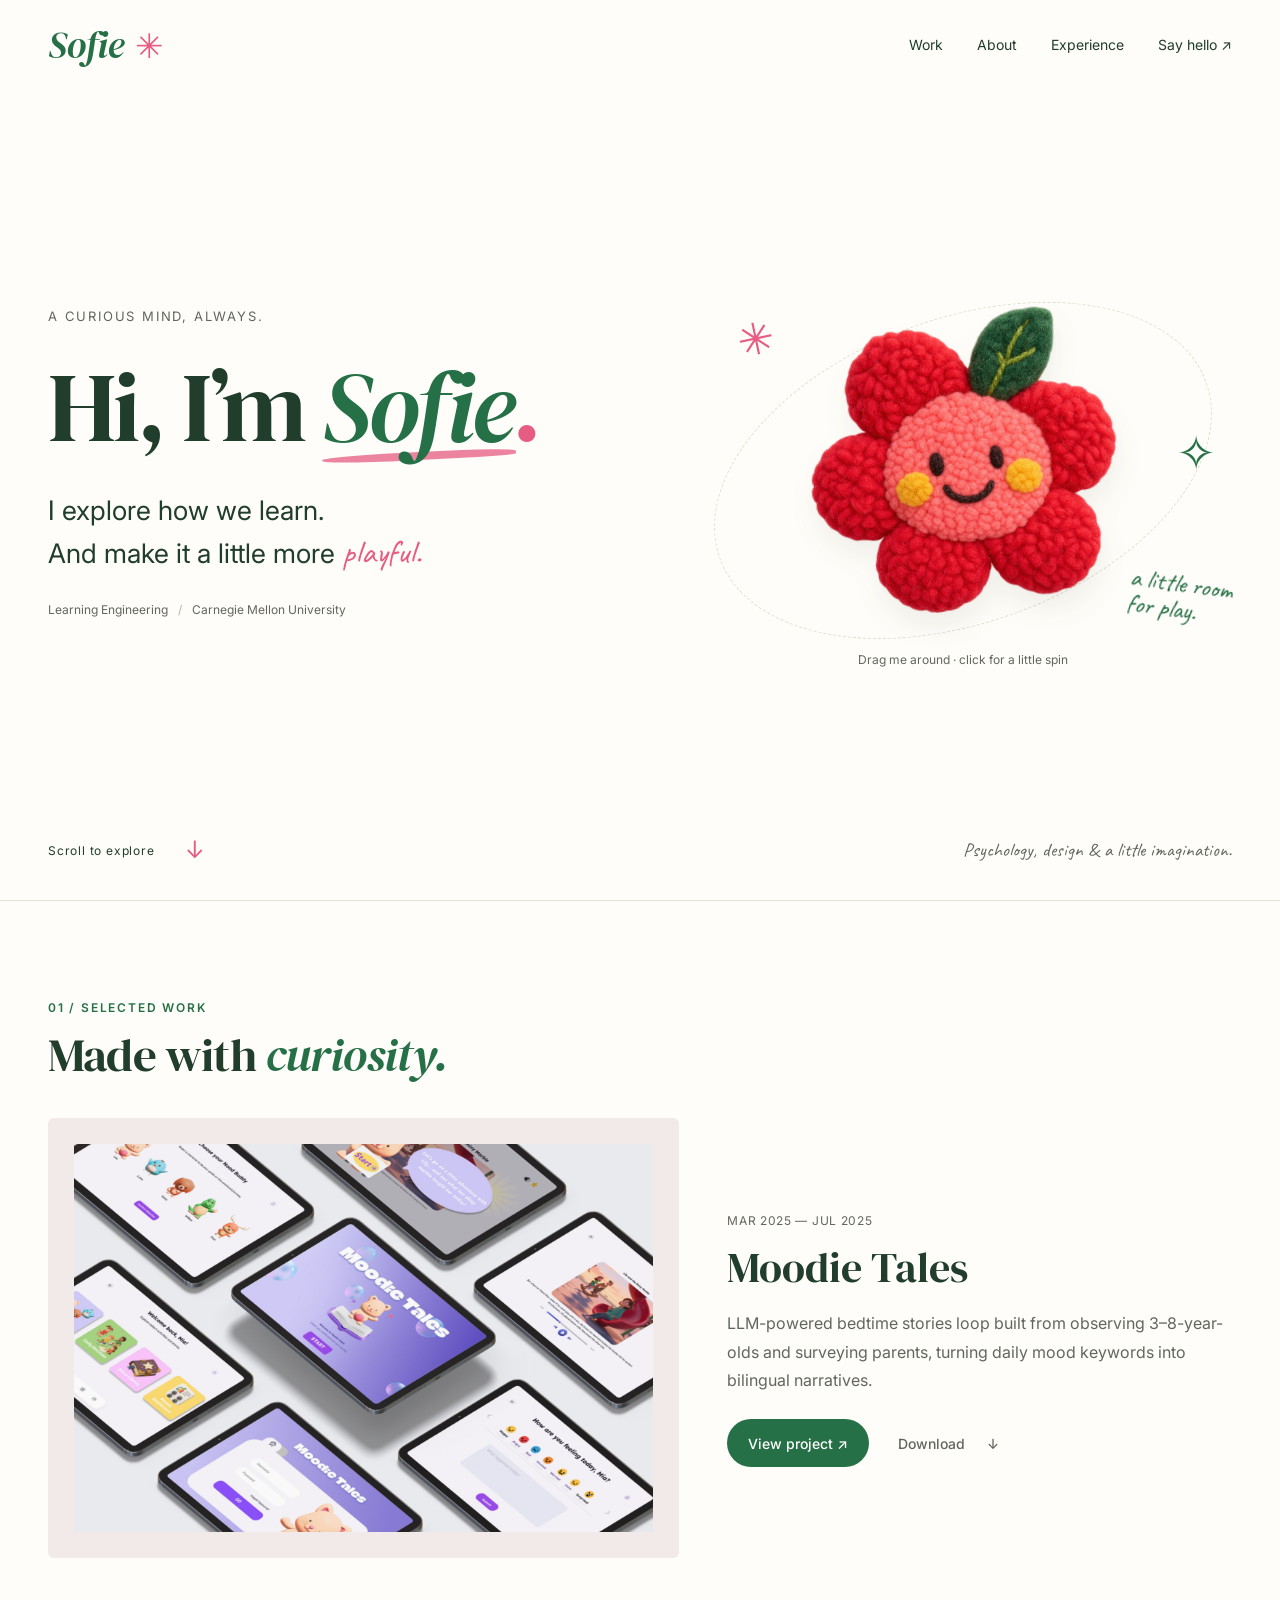
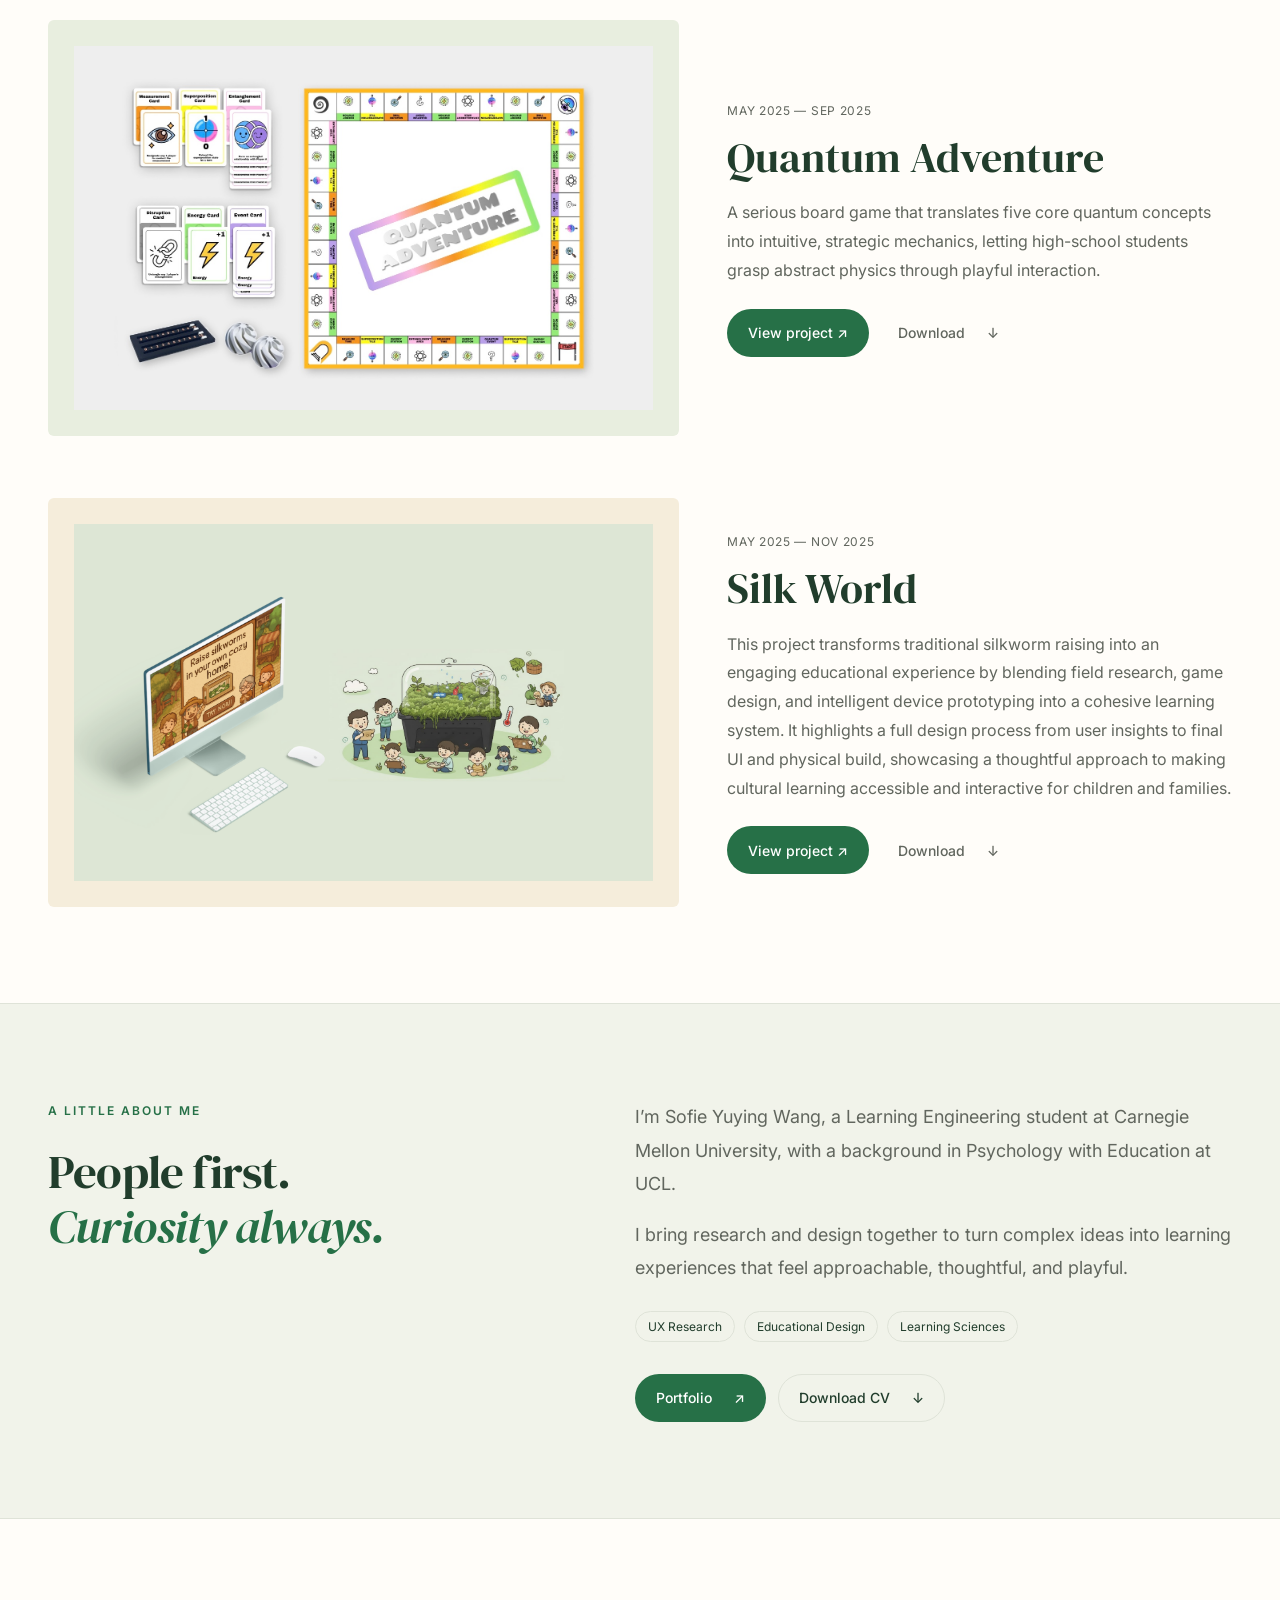
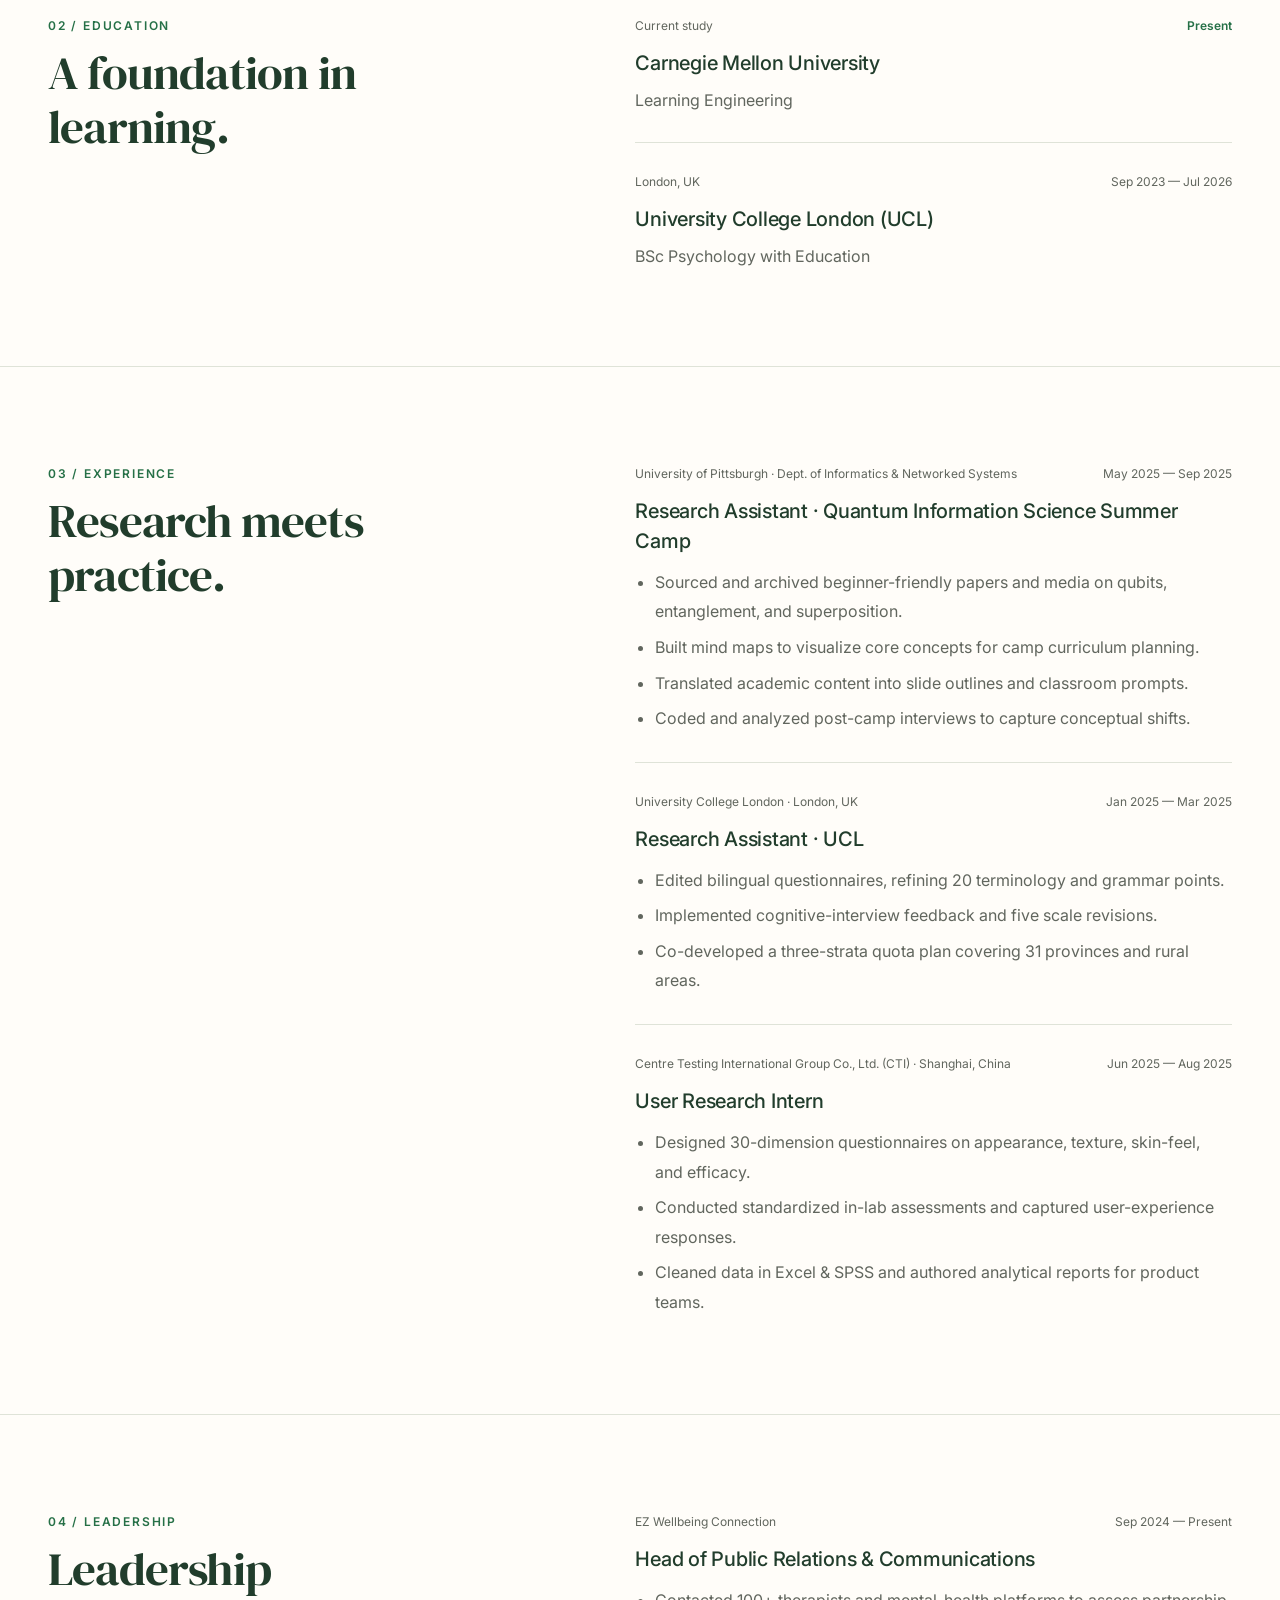
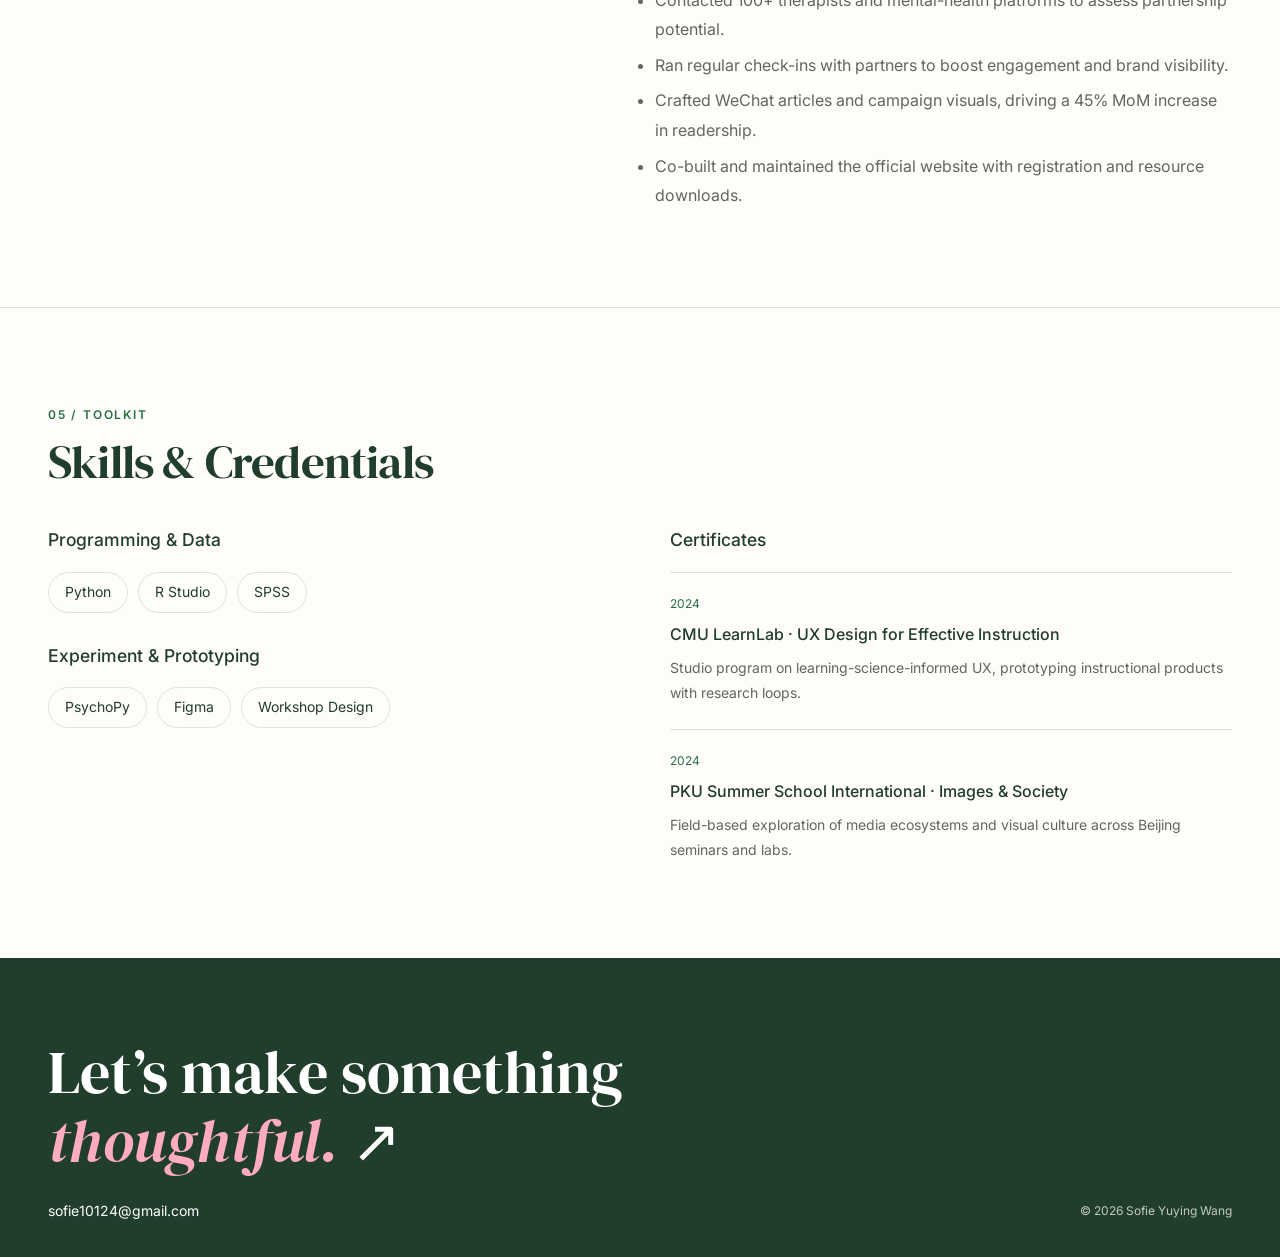
==== index.html @ 6148ec18 "Create a playful, minimal home for Sofie" ====
<!DOCTYPE html>
<html lang="en">
<head>
    <meta charset="UTF-8">
    <meta name="viewport" content="width=device-width, initial-scale=1.0">
    <title>Sofie Yuying Wang · Learning Engineering at CMU</title>
    <meta name="description" content="Sofie Yuying Wang — Learning Engineering student at Carnegie Mellon University, exploring psychology, design, and meaningful learning experiences.">
    <link rel="preconnect" href="https://fonts.googleapis.com">
    <link rel="preconnect" href="https://fonts.gstatic.com" crossorigin>
    <link href="https://fonts.googleapis.com/css2?family=Inter:wght@400;500;600&family=DM+Serif+Display:ital@0;1&family=Caveat:wght@500;600&display=swap" rel="stylesheet">
    <link rel="stylesheet" href="styles.css?v=20261024">
</head>
<body>
    <a class="skip-link" href="#work">Skip to projects</a>
    <div class="page">
        <nav class="site-nav" role="navigation" aria-label="Primary">
            <div class="container">
                <a class="brand" href="#home" aria-label="Sofie Wang home">Sofie<span class="brand-spark" aria-hidden="true">✳</span></a>
                <button class="menu-toggle" aria-expanded="false" aria-controls="navigation">Menu <span aria-hidden="true">+</span></button>
                <div class="nav-links" id="navigation">
                    <a class="nav-link" href="#work">Work</a>
                    <a class="nav-link" href="#about">About</a>
                    <a class="nav-link" href="#experience">Experience</a>
                    <a class="nav-link" href="#contact">Say hello <span aria-hidden="true">↗</span></a>
                </div>
        </div>
    </nav>

        <header id="home" class="hero">
            <div class="container hero-grid">
                <div class="hero-intro">
                    <p class="eyebrow">A curious mind, always.</p>
                    <h1 class="hero-title">Hi, I’m <span class="hero-name">Sofie<span class="name-underline" aria-hidden="true"></span></span><span class="title-period">.</span></h1>
                    <p class="hero-body">I explore how we learn.<br>And make it a little more <em>playful.</em></p>
                    <p class="hero-school">Learning Engineering <span aria-hidden="true">/</span> Carnegie Mellon University</p>
                </div>
                <div class="playground" aria-label="Interactive felt flower">
                    <span class="play-spark spark-one" aria-hidden="true">✳</span>
                    <span class="play-spark spark-two" aria-hidden="true">✧</span>
                    <span class="play-orbit" aria-hidden="true"></span>
                    <button type="button" class="felt-friend" aria-label="Play with the felt flower: drag, click, or use arrow keys" aria-describedby="play-hint"><img src="felt-friend.png" alt="A cheerful pink handmade felt flower with a little green leaf" width="440" height="440" fetchpriority="high" draggable="false"></button>
                    <span class="handwritten play-note" aria-hidden="true">a little room<br>for play.</span>
                    <p class="play-hint" id="play-hint">Drag me around · click for a little spin</p>
                    <button class="reset-play" type="button" aria-label="Return the flower to its starting position">Reset ↺</button>
                </div>
            </div>
            <div class="container hero-bottom"><a class="scroll-cue" href="#work">Scroll to explore <span aria-hidden="true">↓</span></a><span class="hero-signoff">Psychology, design & a little imagination.</span></div>
        </header>

        <main>
            <section id="work" class="section">
    <div class="container">
                    <div class="section-header">
                        <div>
                            <p class="eyebrow">01 / Selected work</p>
                            <h2 class="section-title">Made with <em>curiosity.</em></h2>
                </div>
                    </div>
                    <div class="featured-grid" id="portfolioGrid"></div>
            </div>
        </section>

            <section id="about" class="section about-section">
                <div class="container about-grid">
                    <div><p class="eyebrow">A little about me</p><h2 class="section-title">People first.<br><em>Curiosity always.</em></h2></div>
                    <div class="about-copy"><p>I’m Sofie Yuying Wang, a Learning Engineering student at Carnegie Mellon University, with a background in Psychology with Education at UCL.</p><p>I bring research and design together to turn complex ideas into learning experiences that feel approachable, thoughtful, and playful.</p><div class="hero-chips"><span class="hero-chip">UX Research</span><span class="hero-chip">Educational Design</span><span class="hero-chip">Learning Sciences</span></div><div class="hero-cta"><a href="portfolio-yuying-wang.pdf" class="btn btn-primary" download>Portfolio <span aria-hidden="true">↗</span></a><a href="cv-yuying-wang.pdf" class="btn btn-ghost" download>Download CV <span aria-hidden="true">↓</span></a></div></div>
                </div>
            </section>

            <section id="education" class="section">
                <div class="container">
                    <div class="section-header">
                        <div>
                            <p class="eyebrow">02 / Education</p>
                            <h2 class="section-title">A foundation in learning.</h2>
                        </div>
                    </div>
                    <div class="timeline">
                        <article class="timeline-card current-education">
                            <div class="timeline-meta"><span>Current study</span><span class="current-label">Present</span></div>
                            <h3 class="timeline-title">Carnegie Mellon University</h3>
                            <p class="timeline-text">Learning Engineering</p>
                        </article>
                        <article class="timeline-card">
                            <div class="timeline-meta">
                                <span>London, UK</span>
                                <span>Sep 2023 — Jul 2026</span>
                            </div>
                            <h3 class="timeline-title">University College London (UCL)</h3>
                            <p class="timeline-text">BSc Psychology with Education</p>
                        </article>
                    </div>
            </div>
        </section>

        <section id="experience" class="section">
                <div class="container">
                    <div class="section-header">
                        <div>
                            <p class="eyebrow">03 / Experience</p>
                            <h2 class="section-title">Research meets practice.</h2>
                        </div>
                    </div>
                    <div class="timeline">
                        <article class="timeline-card">
                            <div class="timeline-meta">
                                <span>University of Pittsburgh · Dept. of Informatics & Networked Systems</span>
                                <span>May 2025 — Sep 2025</span>
                            </div>
                            <h3 class="timeline-title">Research Assistant · Quantum Information Science Summer Camp</h3>
                            <ul class="timeline-list">
                                <li>Sourced and archived beginner-friendly papers and media on qubits, entanglement, and superposition.</li>
                                <li>Built mind maps to visualize core concepts for camp curriculum planning.</li>
                                <li>Translated academic content into slide outlines and classroom prompts.</li>
                                <li>Coded and analyzed post-camp interviews to capture conceptual shifts.</li>
                            </ul>
                        </article>
                        <article class="timeline-card">
                            <div class="timeline-meta">
                                <span>University College London · London, UK</span>
                                <span>Jan 2025 — Mar 2025</span>
                            </div>
                            <h3 class="timeline-title">Research Assistant · UCL</h3>
                            <ul class="timeline-list">
                                <li>Edited bilingual questionnaires, refining 20 terminology and grammar points.</li>
                                <li>Implemented cognitive-interview feedback and five scale revisions.</li>
                                <li>Co-developed a three-strata quota plan covering 31 provinces and rural areas.</li>
                </ul>
                        </article>
                        <article class="timeline-card">
                            <div class="timeline-meta">
                                <span>Centre Testing International Group Co., Ltd. (CTI) · Shanghai, China</span>
                                <span>Jun 2025 — Aug 2025</span>
            </div>
                            <h3 class="timeline-title">User Research Intern</h3>
                            <ul class="timeline-list">
                                <li>Designed 30-dimension questionnaires on appearance, texture, skin-feel, and efficacy.</li>
                                <li>Conducted standardized in-lab assessments and captured user-experience responses.</li>
                                <li>Cleaned data in Excel & SPSS and authored analytical reports for product teams.</li>
                </ul>
                        </article>
                        
                    </div>
            </div>
        </section>

            <section id="leadership" class="section">
                <div class="container">
                    <div class="section-header">
                        <div>
                            <p class="eyebrow">04 / Leadership</p>
                            <h2 class="section-title">Leadership</h2>
                        </div>
                    </div>
                    <div class="timeline">
                        <article class="timeline-card">
                            <div class="timeline-meta">
                                <span>EZ Wellbeing Connection</span>
                                <span>Sep 2024 — Present</span>
                            </div>
                            <h3 class="timeline-title">Head of Public Relations & Communications</h3>
                            <ul class="timeline-list">
                                <li>Contacted 100+ therapists and mental-health platforms to assess partnership potential.</li>
                                <li>Ran regular check-ins with partners to boost engagement and brand visibility.</li>
                                <li>Crafted WeChat articles and campaign visuals, driving a 45% MoM increase in readership.</li>
                                <li>Co-built and maintained the official website with registration and resource downloads.</li>
                            </ul>
                        </article>
                    </div>
            </div>
        </section>

        <section id="skills" class="section">
                <div class="container">
                    <div class="section-header">
                        <div>
                            <p class="eyebrow">05 / Toolkit</p>
                            <h2 class="section-title">Skills & Credentials</h2>
                        </div>
                    </div>
                    <div class="skill-layout">
                        <div class="skill-cards">
                            <article class="skill-card">
                                <h3>Programming & Data</h3>
                                <div class="skill-pills">
                                    <span class="skill-pill">Python</span>
                                    <span class="skill-pill">R Studio</span>
                                    <span class="skill-pill">SPSS</span>
                                </div>
                            </article>
                            <article class="skill-card">
                                <h3>Experiment & Prototyping</h3>
                                <div class="skill-pills">
                                    <span class="skill-pill">PsychoPy</span>
                                    <span class="skill-pill">Figma</span>
                                    <span class="skill-pill">Workshop Design</span>
                                </div>
                            </article>
                        </div>
                        <article class="cert-highlight">
                            <h3>Certificates</h3>
                            <div class="cert-grid">
                                <div class="cert-card">
                                    <span class="cert-label">2024</span>
                                    <strong>CMU LearnLab · UX Design for Effective Instruction</strong>
                                    <p>Studio program on learning-science-informed UX, prototyping instructional products with research loops.</p>
                                </div>
                                <div class="cert-card">
                                    <span class="cert-label">2024</span>
                                    <strong>PKU Summer School International · Images & Society</strong>
                                    <p>Field-based exploration of media ecosystems and visual culture across Beijing seminars and labs.</p>
                                </div>
                            </div>
                        </article>
                    </div>
            </div>
        </section>

        </main>

    <footer class="footer" id="contact">
        <div class="container">
                <a class="footer-email" href="mailto:sofie10124@gmail.com">Let’s make something<br><em>thoughtful.</em> <span aria-hidden="true">↗</span><span class="contact-address">sofie10124@gmail.com</span></a><p>© <span id="year"></span> Sofie Yuying Wang</p>
        </div>
    </footer>
    </div>

    <script>
        // Year stamp
        document.getElementById('year').textContent = new Date().getFullYear();

        const navLinks = document.querySelectorAll('.nav-link');
        const menu = document.querySelector('.menu-toggle');
        const navigation = document.querySelector('.nav-links');
        function closeMenu() { menu.setAttribute('aria-expanded', 'false'); navigation.classList.remove('is-open'); }
        menu.addEventListener('click', () => {
            const open = menu.getAttribute('aria-expanded') !== 'true';
            menu.setAttribute('aria-expanded', String(open)); navigation.classList.toggle('is-open', open);
        });
        navLinks.forEach(link => link.addEventListener('click', closeMenu));
        document.addEventListener('keydown', event => { if (event.key === 'Escape') { closeMenu(); } });
        function setActiveLink() {
            const sections = [...document.querySelectorAll('header[id], main section[id], footer[id]')];
            const current = sections.filter(section => section.getBoundingClientRect().top <= 150).pop() || sections[0];
            navLinks.forEach(link => {
                const active = link.hash === '#' + current.id;
                link.classList.toggle('active', active);
                if (active) link.setAttribute('aria-current', 'location'); else link.removeAttribute('aria-current');
            });
        }
        window.addEventListener('scroll', setActiveLink, { passive: true });
        const previewOverlay = document.createElement('dialog');
        previewOverlay.className = 'portfolio-overlay';
        previewOverlay.setAttribute('aria-labelledby', 'preview-title');
        previewOverlay.innerHTML = `<div class="overlay-header"><h2 id="preview-title"></h2><button class="overlay-close" aria-label="Close preview">×</button></div><p class="preview-help">If the preview does not appear, <a class="pdf-direct" target="_blank" rel="noopener">open the PDF in a new tab</a>.</p><iframe title="Project PDF preview"></iframe>`;
        document.body.appendChild(previewOverlay);
        function assetUrl(path) { return new URL(path, document.baseURI).href; }
        function openOverlay(title, pdf) {
            previewOverlay.querySelector('h2').textContent = title;
            previewOverlay.querySelector('iframe').src = assetUrl(pdf);
            previewOverlay.querySelector('.pdf-direct').href = assetUrl(pdf);
            previewOverlay.showModal(); document.body.classList.add('modal-open');
        }
        previewOverlay.querySelector('button').addEventListener('click', () => previewOverlay.close());
        previewOverlay.addEventListener('close', () => { document.body.classList.remove('modal-open'); previewOverlay.querySelector('iframe').removeAttribute('src'); });
        previewOverlay.addEventListener('click', event => { if (event.target === previewOverlay) { const r = previewOverlay.getBoundingClientRect(); if (event.clientX < r.left || event.clientX > r.right || event.clientY < r.top || event.clientY > r.bottom) previewOverlay.close(); } });

        // Featured work cards sourced from /portfolios assets
        function loadPortfolios() {
            function abs(path) {
                try { return new URL(path, document.baseURI).href; } catch (_) { return path; }
            }
            const projects = [
                {
                    id: 'moodie-tales',
                    title: 'Moodie Tales',
                    description: 'LLM-powered bedtime stories loop built from observing 3–8-year-olds and surveying parents, turning daily mood keywords into bilingual narratives.',
                    pdf: 'portfolios/moodie-tales.pdf',
                    image: 'portfolios/moodie-tales.png',
                    timeframe: 'Mar 2025 — Jul 2025'
                },
                {
                    id: 'quantum-adventure',
                    title: 'Quantum Adventure',
                    description: 'A serious board game that translates five core quantum concepts into intuitive, strategic mechanics, letting high-school students grasp abstract physics through playful interaction.',
                    pdf: 'portfolios/quantum-adventure.pdf',
                    image: 'portfolios/quantum-adventure.png',
                    timeframe: 'May 2025 — Sep 2025'
                },
                {
                    id: 'silk-world',
                    title: 'Silk World',
                    description: 'This project transforms traditional silkworm raising into an engaging educational experience by blending field research, game design, and intelligent device prototyping into a cohesive learning system. It highlights a full design process from user insights to final UI and physical build, showcasing a thoughtful approach to making cultural learning accessible and interactive for children and families.',
                    pdf: 'portfolios/silk-world.pdf',
                    image: 'portfolios/silk-world.png',
                    timeframe: 'MAY 2025 — NOV 2025'
                }
            ];

                const grid = document.getElementById('portfolioGrid');
            function downloadPdf(url, name) {
                const a = document.createElement('a');
                a.href = assetUrl(url);
                a.download = name || '';
                a.target = '_blank';
                a.rel = 'noopener,noreferrer';
                document.body.appendChild(a);
                a.click();
                a.remove();
            }

            projects.forEach(project => {
                const block = document.createElement('div');
                block.className = 'portfolio-block';

                const row = document.createElement('article');
                row.className = 'portfolio-row';

                const media = document.createElement('div');
                media.className = 'portfolio-media';
                    const img = document.createElement('img');
                img.alt = `${project.title} preview`;
                img.src = abs(project.image);
                img.decoding = 'async';
                    img.loading = 'lazy';

                media.appendChild(img);

                const content = document.createElement('div');
                content.className = 'portfolio-content';

                if (project.timeframe) {
                    const meta = document.createElement('div');
                    meta.className = 'portfolio-meta';
                    meta.textContent = project.timeframe;
                    content.appendChild(meta);
                }

                    const title = document.createElement('h3');
                    title.className = 'portfolio-title';
                title.textContent = project.title;

                    const desc = document.createElement('div');
                    desc.className = 'portfolio-desc';
                desc.textContent = project.description;

                    const actions = document.createElement('div');
                    actions.className = 'portfolio-actions';
                    const download = document.createElement('a');
                download.href = assetUrl(project.pdf);
                download.download = '';
                download.className = 'btn btn-primary';
                download.innerHTML = 'Download <span aria-hidden="true">↓</span>';
                download.addEventListener('click', (e) => {
                    e.preventDefault();
                    e.stopPropagation();
                    const url = assetUrl(project.pdf);
                    const name = `${project.id}.pdf`;
                    downloadPdf(url, name);
                });
                const preview = document.createElement('button');
                preview.type = 'button'; preview.className = 'btn btn-primary'; preview.textContent = 'View project ↗';
                preview.setAttribute('aria-label', 'View ' + project.title);
                preview.addEventListener('click', () => openOverlay(project.title, project.pdf));
                actions.appendChild(preview);
                download.className = 'btn btn-text';
                actions.appendChild(download);


                content.appendChild(title);
                content.appendChild(desc);
                content.appendChild(actions);

                row.appendChild(media);
                row.appendChild(content);
                block.appendChild(row);



                grid.appendChild(block);

            });
        }

        function fixPdfLinks() {
            const links = Array.from(document.querySelectorAll('a[href$=".pdf"]'));
            links.forEach(a => {
                const href = a.getAttribute('href');
                if (href) a.href = assetUrl(href);
            });
        }

        document.addEventListener('DOMContentLoaded', () => {
            setActiveLink();
            fixPdfLinks();
            loadPortfolios();
        });
    </script>
    <script src="interactions.js?v=20261024" defer></script>
</body>
</html>
---- styles.css ----
:root{--paper:#faf9fc;--ink:#232130;--muted:#635e70;--purple:#63418c;--line:#ded9e6;--serif:'DM Serif Display',Georgia,serif;--sans:'Inter',Arial,sans-serif}*{box-sizing:border-box}html{scroll-behavior:smooth;scroll-padding-top:110px}body{margin:0;background:var(--paper);color:var(--ink);font:400 1rem/1.75 var(--sans);-webkit-font-smoothing:antialiased}a{color:inherit;text-decoration:none}button{font:inherit;cursor:pointer}a,button{-webkit-tap-highlight-color:transparent}a:focus-visible,button:focus-visible{outline:3px solid #9c6fcb;outline-offset:5px}::selection{background:#dfcef3}h1,h2,h3,p{margin:0}h1,h2,h3{font-weight:400}img{max-width:100%;display:block}.container{width:min(1200px,calc(100% - 96px));margin:auto}.site-nav{position:sticky;top:0;background:rgba(250,249,252,.96);backdrop-filter:blur(16px);z-index:10;border-bottom:1px solid var(--line)}.site-nav .container{display:flex;align-items:center;justify-content:space-between;gap:28px;min-height:88px}.brand{font-size:14px;white-space:nowrap;letter-spacing:-.3px}.brand-highlight{font:1.8rem var(--serif);margin-right:8px}.nav-links{display:flex;gap:24px}.nav-link{font-size:14px;color:var(--muted);padding:8px 0;position:relative}.nav-link.active,.nav-link:hover{color:var(--purple)}.nav-link.active:after{content:'';position:absolute;bottom:0;left:0;right:0;height:2px;background:var(--purple)}.menu-toggle{display:none}.hero{padding:100px 0 90px;border-bottom:1px solid var(--line)}.hero-grid{display:grid;grid-template-columns:minmax(0,1.7fr) minmax(280px,.85fr);gap:70px;align-items:center}.eyebrow{text-transform:uppercase;letter-spacing:2px;font-size:12px;font-weight:600;color:var(--purple);margin-bottom:24px}.hero-title{font:400 clamp(3.3rem,5.6vw,5.6rem)/1.06 var(--serif);letter-spacing:-2px}.hero-highlight{font-style:italic;color:var(--purple)}.hero-body{max-width:560px;color:var(--muted);margin-top:28px;font-size:17px;line-height:1.85}.hero-chips{display:flex;gap:9px;flex-wrap:wrap;margin-top:26px}.hero-chip{font-size:12px;border:1px solid var(--line);padding:4px 12px;border-radius:100px}.hero-cta{display:flex;gap:12px;flex-wrap:wrap;margin-top:32px}.btn{display:inline-flex;align-items:center;justify-content:center;gap:22px;min-height:48px;padding:11px 20px;border:1px solid transparent;font:500 14px/1.5 var(--sans);border-radius:4px;transition:background .2s,color .2s}.btn-primary{background:var(--ink);color:white}.btn-primary:hover{background:var(--purple)}.btn-ghost{border-color:var(--line)}.btn-ghost:hover{border-color:var(--purple);color:var(--purple)}.btn-text{background:transparent;padding-inline:10px;color:var(--muted)}.btn-text:hover{color:var(--purple)}.hero-panel{background:#eeebf3;border:1px solid #e2dce9;border-radius:4px;padding:30px;transform:rotate(1.5deg);box-shadow:10px 14px 0 #f3f0f7}.panel-title{font:1.65rem/1.2 var(--serif);border-bottom:1px solid #d4cbdf;padding-bottom:26px;margin-bottom:22px}.panel-stats{display:grid;gap:22px}.stat-label{display:block;font-size:12px;text-transform:uppercase;letter-spacing:1.5px;color:var(--muted);margin-bottom:5px}.stat-value{font-size:14px;display:block;overflow-wrap:anywhere}.stat-value a{text-decoration:underline;text-underline-offset:4px}.section{padding:80px 0}.section+.section{border-top:1px solid var(--line)}.section-header{margin-bottom:36px}.section-header .eyebrow{margin-bottom:10px}.section-title{font:clamp(2.3rem,3.7vw,3.5rem)/1.15 var(--serif);letter-spacing:-.8px}.featured-grid{display:grid;gap:32px}.portfolio-row{display:grid;grid-template-columns:minmax(0,1.2fr) minmax(0,1fr);background:#fff;border:1px solid var(--line);border-radius:6px;overflow:hidden}.portfolio-media{display:flex;align-items:center;justify-content:center;background:#efedf3;min-width:0;padding:28px;min-height:320px}.portfolio-media img{width:100%;height:auto;max-height:390px;object-fit:contain;box-shadow:0 8px 24px #23213012;transition:transform .35s}.portfolio-row:hover img{transform:scale(1.025)}.portfolio-content{padding:38px;align-self:center;min-width:0}.portfolio-meta{font-size:12px;letter-spacing:1px;text-transform:uppercase;color:var(--muted);margin-bottom:12px}.portfolio-title{font:2.4rem/1.2 var(--serif);margin-bottom:16px}.portfolio-desc{color:var(--muted);font-size:16px;line-height:1.8}.portfolio-actions{display:flex;gap:12px;flex-wrap:wrap;margin-top:24px}#education,#leadership{background:#f0edf5}#education .container,#experience .container,#leadership .container{display:grid;grid-template-columns: .65fr 1.35fr;gap:70px}.timeline{min-width:0}.timeline-card{padding:28px 0;border-top:1px solid #cec7d9}.timeline-card:first-child{padding-top:0;border-top:0}.timeline-card:last-child{padding-bottom:0}.timeline-meta{display:flex;justify-content:space-between;gap:18px;font-size:12px;color:var(--muted);margin-bottom:12px}.timeline-meta span:last-child{flex-shrink:0}.timeline-title{font-size:1.25rem;font-weight:500;line-height:1.5;margin-bottom:8px;letter-spacing:-.25px}.timeline-text{color:var(--muted)}.timeline-list{padding-left:20px;color:var(--muted);margin:12px 0 0;line-height:1.85}.timeline-list li+li{margin-top:6px}.current-label{color:var(--purple);font-weight:600}.skill-layout{display:grid;grid-template-columns:1fr 1fr;gap:60px}.skill-cards{display:grid;gap:28px;align-content:start}.skill-card h3,.cert-highlight h3{font-weight:500;font-size:1.1rem;margin-bottom:16px}.skill-pills{display:flex;gap:10px;flex-wrap:wrap}.skill-pill{padding:7px 16px;border:1px solid var(--line);border-radius:3px;font-size:14px}.cert-grid{display:grid;gap:24px}.cert-card{padding-top:20px;border-top:1px solid var(--line)}.cert-label{font-size:12px;color:var(--purple);display:block;margin-bottom:6px}.cert-card strong{font-size:16px;font-weight:500}.cert-card p{color:var(--muted);margin-top:8px;font-size:14px}.footer{background:var(--ink);color:white;padding:45px 0}.footer .container{display:flex;align-items:center;justify-content:space-between;gap:24px}.footer-email{font:2rem var(--serif)}.footer p{font-size:12px;color:#cec8d8}.skip-link{position:fixed;top:-100px;left:20px;padding:12px 20px;background:white;z-index:50}.skip-link:focus{top:15px}.portfolio-overlay{border:1px solid var(--line);border-radius:10px;padding:0;width:min(1100px,94vw);max-width:94vw;height:88dvh;max-height:94dvh;color:var(--ink);background:var(--paper)}.portfolio-overlay::backdrop{background:#171222b3;backdrop-filter:blur(5px)}.portfolio-overlay[open]{display:flex;flex-direction:column}.overlay-header{display:flex;justify-content:space-between;gap:16px;align-items:center;padding:16px 24px}.overlay-header h2{font:1.5rem var(--serif)}.overlay-close{border:0;background:transparent;font-size:28px;min-width:44px;min-height:44px}.preview-help{padding:0 24px 16px;font-size:14px;color:var(--muted)}.preview-help a{text-decoration:underline}.portfolio-overlay iframe{border:0;flex:1;width:100%;min-height:0;background:white}.modal-open{overflow:hidden}@media(min-width:1500px){.hero{padding:115px 0}}@media(max-width:1100px){.nav-links{gap:16px}.brand{font-size:12px}.brand-highlight{font-size:1.5rem}.container{width:calc(100% - 64px)}.hero-grid{gap:36px}.hero-panel{padding:24px}.portfolio-content{padding:28px}.portfolio-media{padding:18px}#education .container,#experience .container,#leadership .container{gap:40px}.timeline-meta{flex-direction:column;gap:3px}}@media(max-width:850px){.site-nav .container{min-height:76px;flex-wrap:wrap;gap:0}.menu-toggle{display:flex;align-items:center;gap:20px;min-height:44px;background:none;border:0;padding:8px;font-size:14px}.nav-links{display:none;flex-basis:100%;padding:8px 0 20px;grid-template-columns:repeat(3,minmax(0,1fr));gap:8px 24px}.nav-links.is-open{display:grid}.nav-link{min-height:44px;display:flex;align-items:center}.hero{padding:60px 0}.hero-grid{grid-template-columns:1fr}.hero-intro{max-width:660px}.hero-title{font-size:clamp(3rem,8.4vw,4.6rem)}.hero-panel{transform:none;box-shadow:none;max-width:none;margin-top:10px}.panel-stats{grid-template-columns:1fr 1fr;gap:20px}.panel-title{padding-bottom:18px;margin-bottom:18px}.portfolio-row{grid-template-columns:1fr}.portfolio-media{min-height:0;padding:24px}.portfolio-media img{max-height:440px}.portfolio-content{padding:28px}.section{padding:60px 0}#education .container,#experience .container,#leadership .container{grid-template-columns:1fr;gap:0}.timeline-meta{flex-direction:row}.skill-layout{gap:32px}.hero-body{font-size:16px}}@media(max-width:520px){.container{width:calc(100% - 40px)}.brand{font-size:12px}.brand-highlight{font-size:1.45rem}.hero{padding:42px 0 48px}.eyebrow{font-size:12px;letter-spacing:1.3px}.hero-title{font-size:clamp(2.75rem,11vw,3.6rem);letter-spacing:-1px}.hero-body{margin-top:22px}.hero-cta{gap:10px}.btn{gap:14px;padding:11px 16px}.hero-panel{padding:24px}.panel-stats{grid-template-columns:1fr}.hero-chips{gap:7px}.hero-chip{padding:4px 10px}.section-title{font-size:2.25rem}.portfolio-content{padding:24px}.portfolio-media{padding:16px}.portfolio-title{font-size:2rem}.portfolio-desc{font-size:16px}.portfolio-actions{gap:6px}.timeline-meta{flex-direction:column;gap:4px}.timeline-meta span:last-child{flex-shrink:1}.skill-layout{grid-template-columns:1fr}.footer .container{align-items:flex-start;flex-direction:column}.overlay-header{padding:12px 16px}.preview-help{padding:0 16px 12px}.section{padding:48px 0}}@media(prefers-reduced-motion:reduce){html{scroll-behavior:auto}*,*:before,*:after{transition:none!important;animation:none!important}}
/* Sofie's handmade studio — October 2026 */
:root{--paper:#fffdf9;--ink:#213d2c;--muted:#61665e;--purple:#267047;--line:#dfe3d8;--pink:#e65c83;--sans:'Inter',Arial,sans-serif}
body{background:var(--paper)}.site-nav{background:rgba(255,253,249,.94);border-bottom:0}.site-nav .container{min-height:90px}.brand{font:italic 2.4rem/1 var(--serif);letter-spacing:-1.2px;color:var(--purple);display:flex;align-items:center;gap:12px}.brand-spark{font:2.1rem var(--sans);color:var(--pink);transition:transform .5s}.brand:hover .brand-spark{transform:rotate(90deg)}.nav-links{gap:34px}.nav-link{color:var(--ink);font-size:14px}.nav-link.active:after{background:var(--pink)}.hero{min-height:calc(100svh - 90px);padding:44px 0 28px;display:flex;flex-direction:column;justify-content:space-between;border-bottom:0;position:relative}.hero-grid{flex:1;grid-template-columns:1.15fr 1fr;gap:28px;align-items:center}.hero .eyebrow{font-size:13px;letter-spacing:1.8px;font-weight:400;color:var(--muted);margin-bottom:24px}.hero-title{font-size:clamp(4rem,7.7vw,7.4rem);line-height:1.12;letter-spacing:-3.5px;white-space:nowrap}.hero-name{color:var(--purple);position:relative;display:inline-block;font-style:italic}.name-underline{position:absolute;left:0;right:-4px;bottom:2px;height:8px;background:var(--pink);opacity:.75;border-radius:40% 45% 20% 50%;transform:rotate(-3deg);z-index:-1}.title-period{color:var(--pink)}.hero-body{font-size:clamp(1.3rem,2.1vw,1.8rem);color:var(--ink);line-height:1.5;margin-top:28px;font-weight:400}.hero-body em{font:1.25em 'Caveat',cursive;color:var(--pink)}.hero-school{font-size:12px;line-height:1.8;color:var(--muted);margin-top:26px;max-width:430px}.hero-school span{margin:0 7px;color:#b5b5a5}.hero-bottom{display:flex;align-items:center;justify-content:space-between;gap:24px;padding-top:36px}.scroll-cue{font-size:12px;letter-spacing:.8px;display:inline-flex;align-items:center;gap:30px;min-height:44px}.scroll-cue span{font-size:24px;color:var(--pink);transition:transform .2s}.scroll-cue:hover span{transform:translateY(5px)}.hero-signoff{font:1.2rem 'Caveat',cursive;color:var(--muted)}.playground{height:430px;position:relative;isolation:isolate;--tilt-x:0deg;--tilt-y:0deg}.felt-friend{position:absolute;left:50%;top:50%;width:min(320px,75%);padding:0;border:0;background:transparent;transform:translate(calc(-50% + var(--drag-x,0px)),calc(-50% + var(--drag-y,0px))) rotate(var(--turn,-9deg)) rotateX(var(--tilt-x)) rotateY(var(--tilt-y));touch-action:none;cursor:grab;user-select:none;transition:filter .2s;filter:drop-shadow(0 16px 12px #3a3d1b12);will-change:transform}.felt-friend img{width:100%;height:auto;pointer-events:none}.felt-friend:active{cursor:grabbing}.felt-friend:hover{filter:drop-shadow(0 18px 18px #3a3d1b20)}.felt-friend.is-spinning{animation:happy-spin .7s cubic-bezier(.22,1,.36,1)}@keyframes happy-spin{0%{rotate:0deg}100%{rotate:360deg}}.play-spark{position:absolute;pointer-events:none;transition:transform .2s;color:var(--pink)}.spark-one{left:8%;top:12%;font-size:44px;transform:rotate(-12deg)}.spark-two{right:3%;top:38%;font-size:48px;color:var(--purple)}.play-orbit{position:absolute;inset:70px 10px 55px;border:1px dashed #dce0cd;border-radius:50%;transform:rotate(-20deg);pointer-events:none;z-index:-1}.handwritten{font-family:'Caveat',cursive}.play-note{position:absolute;right:0;bottom:55px;transform:rotate(8deg);font-size:26px;line-height:1;color:var(--purple);pointer-events:none}.play-hint{position:absolute;bottom:8px;left:0;right:0;text-align:center;font-size:12px;color:var(--muted)}.reset-play{position:absolute;top:5px;right:0;background:transparent;border:0;border-bottom:1px solid transparent;color:var(--muted);font-size:12px;min-height:44px;opacity:0;transition:opacity .2s}.playground:hover .reset-play,.playground:focus-within .reset-play{opacity:1}.play-burst{position:absolute;left:50%;top:50%;font-size:24px;color:var(--pink);pointer-events:none;animation:burst-away .7s ease-out forwards}@keyframes burst-away{to{transform:translate(var(--burst-x),var(--burst-y)) rotate(80deg);opacity:0}}.section{padding:96px 0}.section-title em{font-style:italic;color:var(--purple)}.section-header .eyebrow{font-size:12px;letter-spacing:1.8px}#work{border-top:1px solid var(--line)}.featured-grid{gap:62px}.portfolio-row{background:transparent;border:0;border-radius:0;grid-template-columns:minmax(0,1.25fr) minmax(0,1fr);gap:48px}.portfolio-media{border-radius:6px;background:#f1eae8;padding:26px;min-height:330px}.portfolio-block:nth-child(2) .portfolio-media{background:#e8eedf}.portfolio-block:nth-child(3) .portfolio-media{background:#f5eddb}.portfolio-content{padding:15px 0}.portfolio-title{font-size:2.6rem;color:var(--ink)}.portfolio-meta{letter-spacing:.7px}.portfolio-desc{font-size:16px}.portfolio-media img{box-shadow:none;max-height:420px}.btn-primary{background:var(--purple);border-radius:100px}.btn-primary:hover{background:#1c5536}.btn-ghost{border-radius:100px}.btn-text{padding:10px 16px}.about-section{background:#f1f3ea}.about-grid{display:grid;grid-template-columns:1fr 1.2fr;gap:90px}.about-copy p{font-size:18px;line-height:1.85;color:var(--muted)}.about-copy p+p{margin-top:18px}#education,#leadership{background:var(--paper)}#education .container,#experience .container,#leadership .container{gap:90px;grid-template-columns:1fr 1.2fr}.timeline-card{border-color:var(--line)}.timeline-title{color:var(--ink)}.skill-pill{border-radius:100px}.footer{background:var(--ink);padding:80px 0 36px}.footer .container{align-items:flex-end}.footer-email{font:clamp(2.2rem,4.7vw,4.6rem)/1.15 var(--serif)}.footer-email em{font-style:italic;color:#ffabc0}.contact-address{display:block;font:14px/1.5 var(--sans);margin-top:24px}.footer p{white-space:nowrap;color:#c3cbbb}.reading-progress{height:2px;position:fixed;top:0;left:0;background:var(--pink);width:100%;transform:scaleX(0);transform-origin:left;z-index:20}.portfolio-overlay{background:var(--paper)}.overlay-header h2{color:var(--ink)}.cursor-halo{display:none}.skip-link{color:var(--ink)}
@media(hover:hover) and (pointer:fine){.cursor-halo{display:block;position:fixed;width:24px;height:24px;left:0;top:0;border:1px solid #e65c8380;border-radius:50%;pointer-events:none;z-index:30;opacity:0;transition:opacity .2s,width .2s,height .2s}.cursor-halo.visible{opacity:1}}
@media(min-width:1600px){.hero{padding-top:60px;padding-bottom:32px}.playground{height:520px}.felt-friend{width:360px}}
@media(max-width:1000px){.hero-title{font-size:clamp(3.2rem,7.8vw,5.6rem);letter-spacing:-2px}.hero-grid{gap:12px}.playground{height:380px}.play-note{font-size:23px;right:-3px}.portfolio-row{gap:30px}.about-grid,#education .container,#experience .container,#leadership .container{gap:40px}.nav-links{gap:24px}}
@media(max-width:850px){.site-nav .container{min-height:76px}.hero{min-height:calc(100svh - 76px);padding:30px 0 20px}.hero-grid{grid-template-columns:1fr 1fr}.hero-title{font-size:clamp(3rem,8vw,4.3rem);letter-spacing:-2px}.hero-body{font-size:21px}.hero-school{font-size:12px}.playground{height:340px}.felt-friend{width:240px;max-width:90%}.play-note{bottom:50px;font-size:20px}.play-spark{font-size:30px}.hero-signoff{display:none}.hero-bottom{padding-top:20px}.portfolio-row{grid-template-columns:1fr;gap:24px}.portfolio-content{padding:0}.portfolio-media{padding:24px}.section{padding:64px 0}.about-grid,#education .container,#experience .container,#leadership .container{grid-template-columns:1fr;gap:28px}.about-copy p{font-size:17px}.footer .container{align-items:flex-start;flex-direction:column;gap:40px}.footer{padding:60px 0 32px}}
@media(max-width:600px){.hero{padding-top:20px;min-height:calc(100svh - 76px)}.hero-grid{grid-template-columns:1fr;gap:0}.hero-intro{padding-top:16px}.hero .eyebrow{margin-bottom:14px;font-size:12px}.hero-title{font-size:clamp(3.4rem,13.6vw,5.3rem);letter-spacing:-2px}.hero-body{font-size:20px;margin-top:14px}.hero-school{font-size:12px;margin-top:16px;max-width:none}.playground{height:clamp(220px,30svh,290px);width:min(380px,100%);margin:10px auto 0}.felt-friend{width:210px;max-width:62%}.play-orbit{inset:35px 20px 35px}.spark-one{left:10%;top:12%;font-size:30px}.spark-two{right:8%;font-size:34px}.play-note{right:7px;bottom:38px;font-size:21px}.play-hint{bottom:0;font-size:12px}.reset-play{opacity:1;right:8px;top:0}.hero-bottom{padding-top:8px}.scroll-cue{font-size:12px;gap:20px}.nav-links{grid-template-columns:1fr 1fr;gap:6px 30px}.brand{font-size:2.1rem}.section-title{font-size:2.35rem}.portfolio-title{font-size:2.2rem}.portfolio-media{min-height:0;padding:18px}.featured-grid{gap:48px}.portfolio-actions{gap:8px}.footer-email{font-size:2.65rem}.about-copy p{font-size:16px}.contact-address{font-size:14px}.section{padding:52px 0}}
@media(prefers-reduced-motion:reduce){.cursor-halo{display:none}.felt-friend.is-spinning{animation:none}.felt-friend{will-change:auto}.play-burst{display:none}}
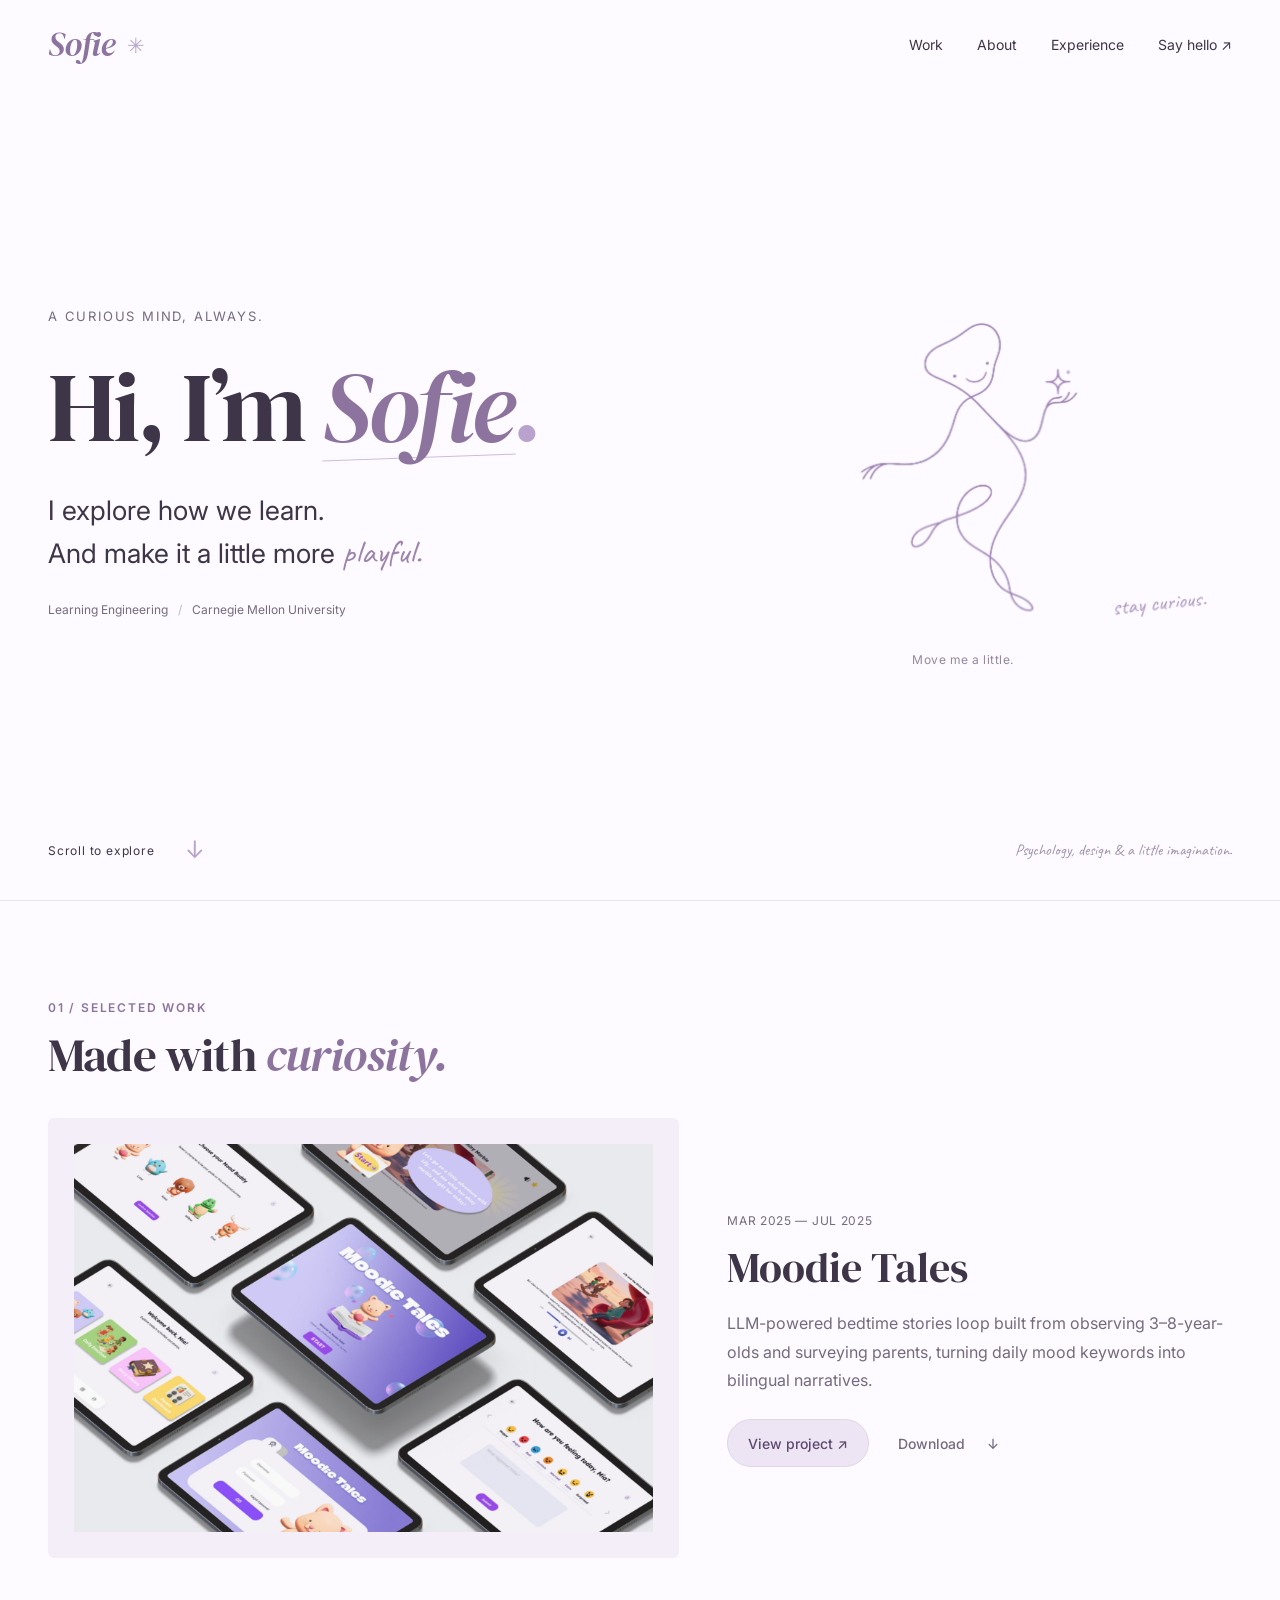
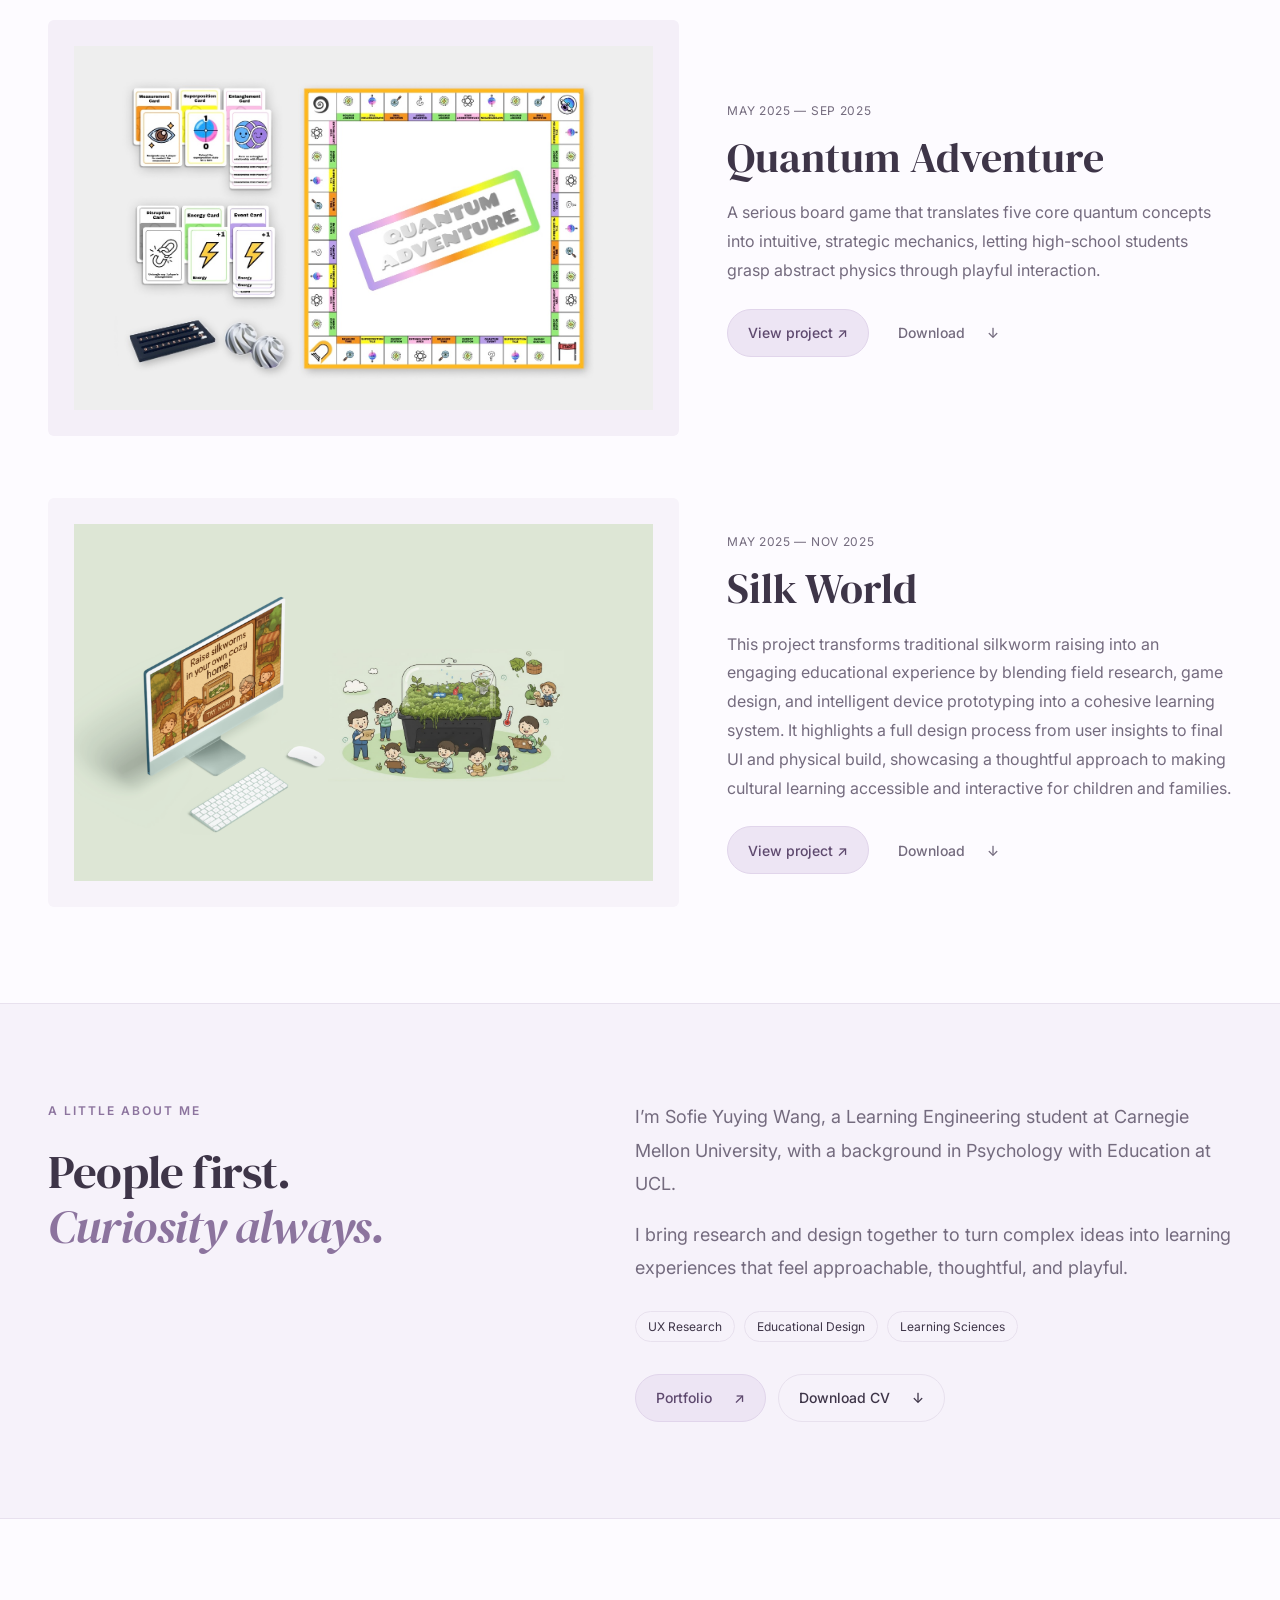
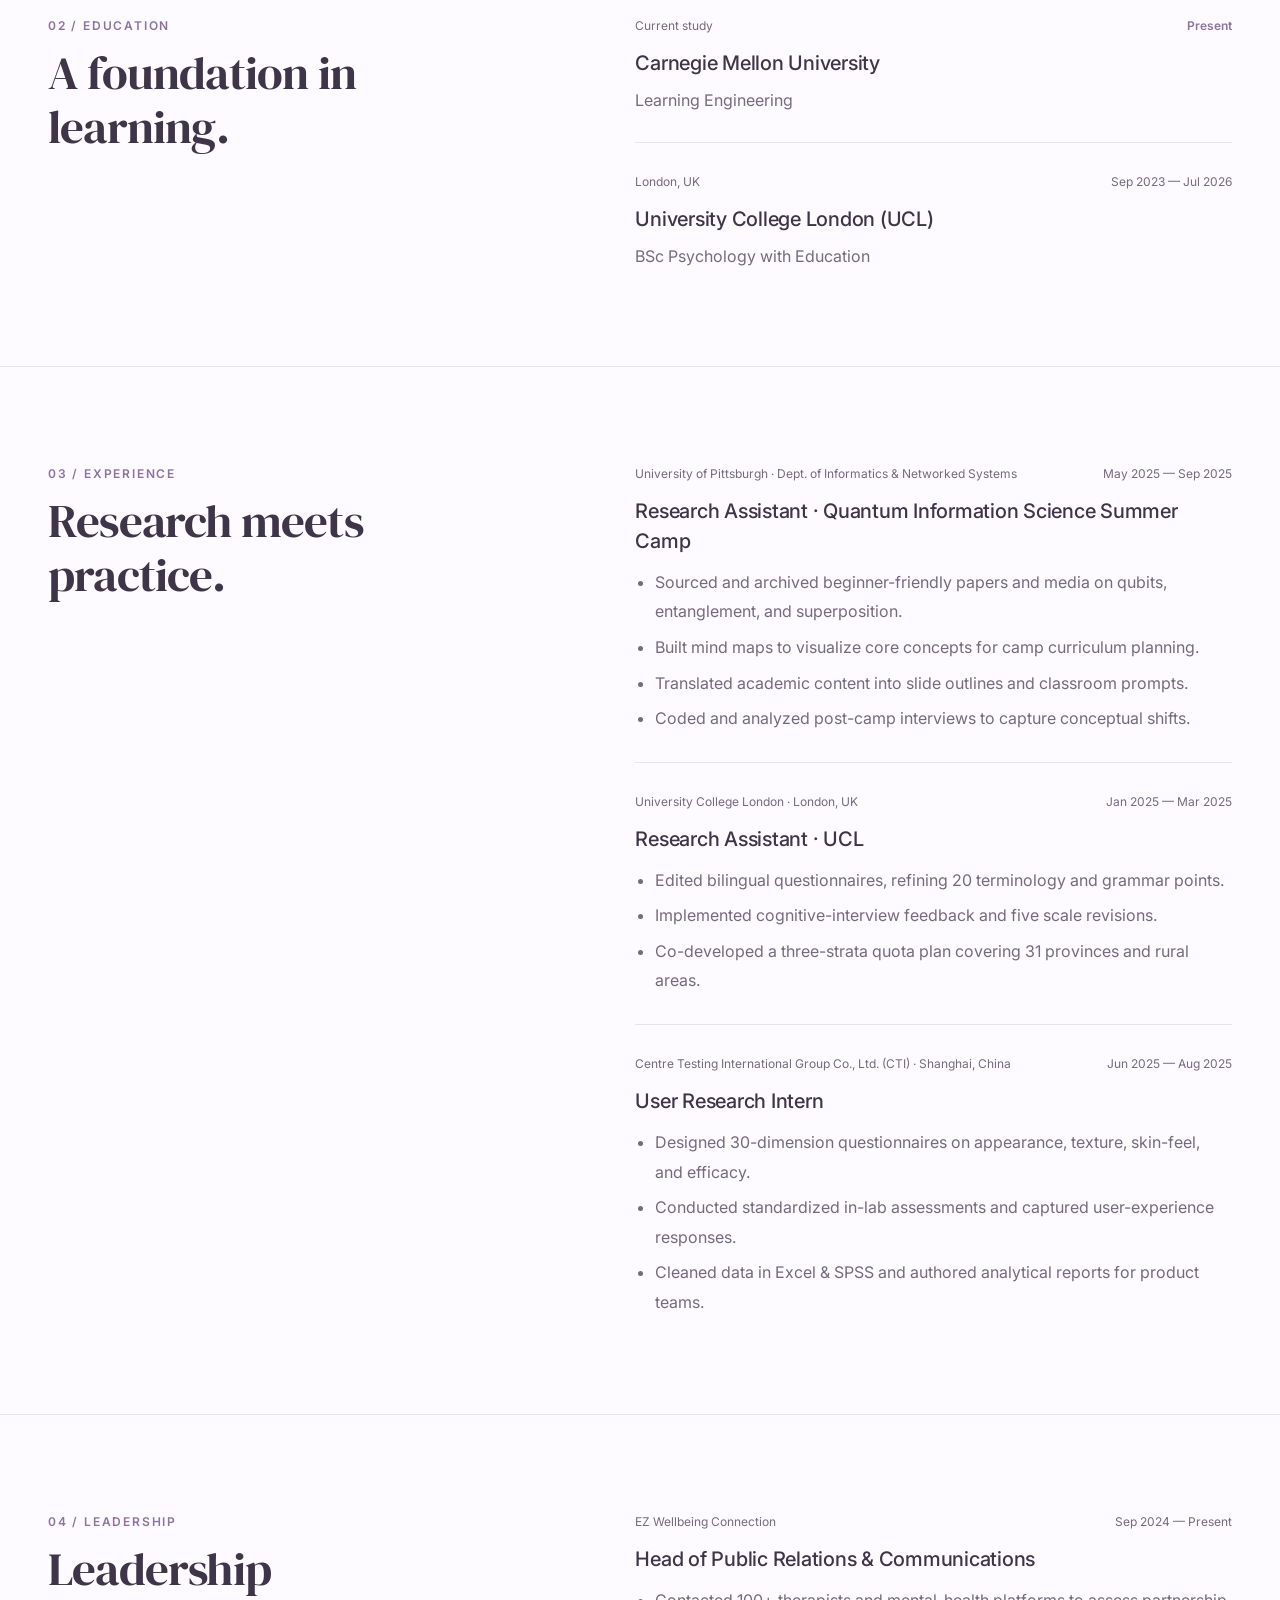
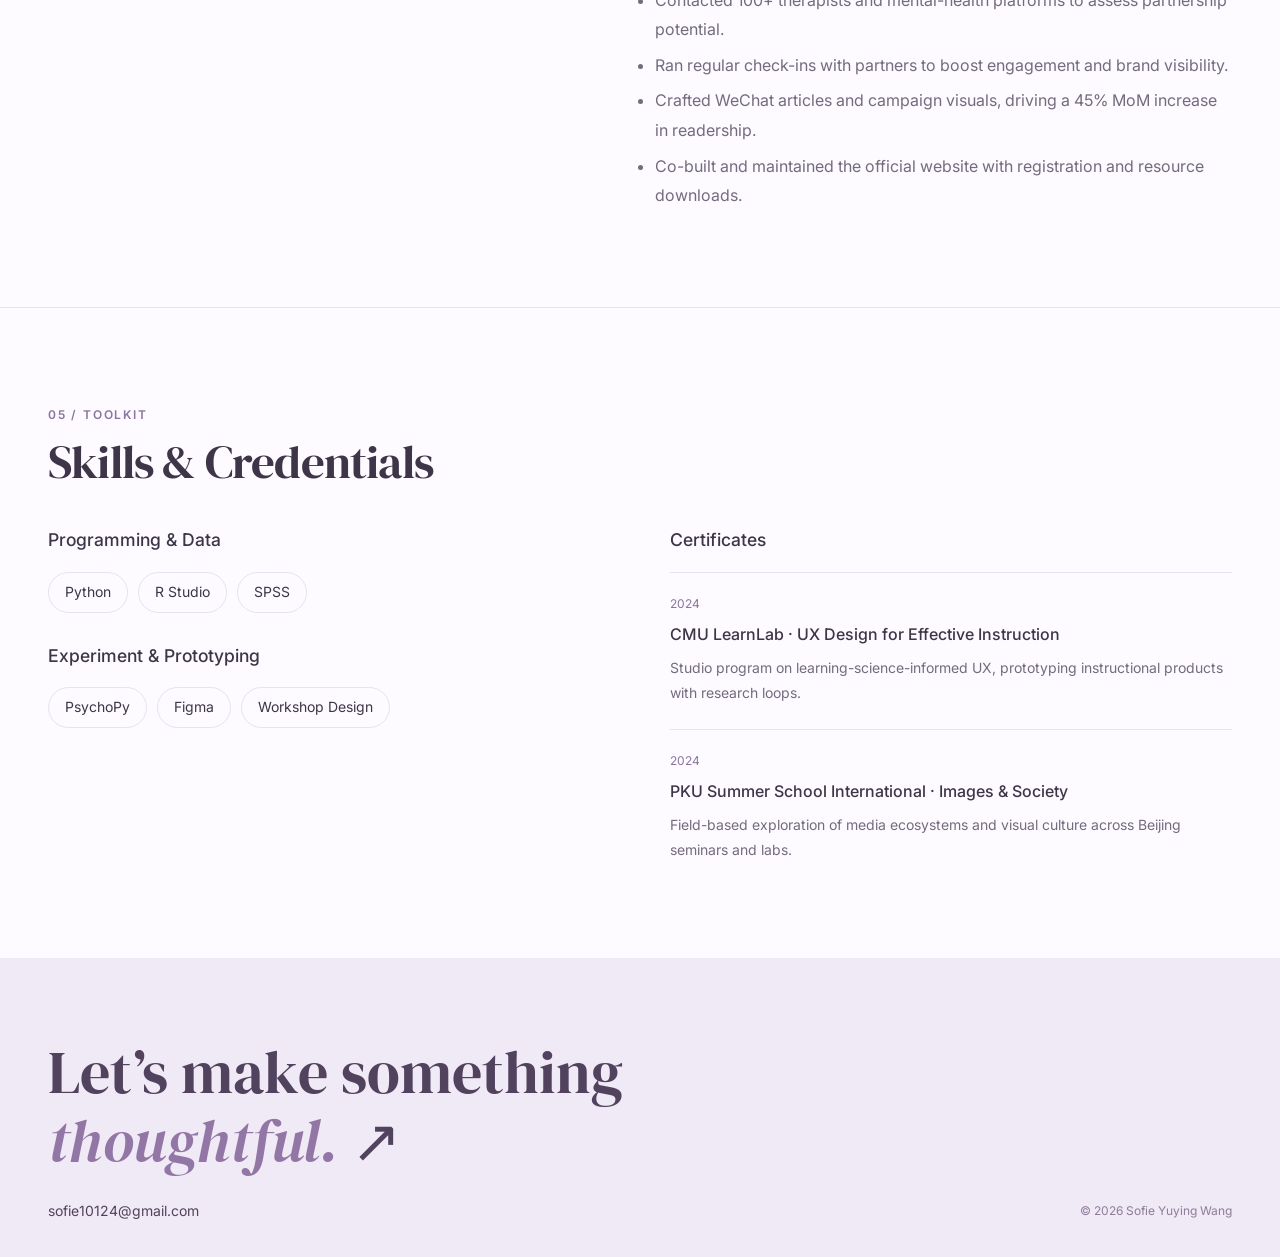
==== commit 13c1b9a0: "Soften portfolio with lavender and minimal line art" ====
--- a/index.html
+++ b/index.html
@@ -8,7 +8,7 @@
     <link rel="preconnect" href="https://fonts.googleapis.com">
     <link rel="preconnect" href="https://fonts.gstatic.com" crossorigin>
     <link href="https://fonts.googleapis.com/css2?family=Inter:wght@400;500;600&family=DM+Serif+Display:ital@0;1&family=Caveat:wght@500;600&display=swap" rel="stylesheet">
-    <link rel="stylesheet" href="styles.css?v=20261024">
+    <link rel="stylesheet" href="styles.css?v=20261024b">
 </head>
 <body>
     <a class="skip-link" href="#work">Skip to projects</a>
@@ -34,14 +34,14 @@
                     <p class="hero-body">I explore how we learn.<br>And make it a little more <em>playful.</em></p>
                     <p class="hero-school">Learning Engineering <span aria-hidden="true">/</span> Carnegie Mellon University</p>
                 </div>
-                <div class="playground" aria-label="Interactive felt flower">
+                <div class="playground" aria-label="Interactive line drawing">
                     <span class="play-spark spark-one" aria-hidden="true">✳</span>
                     <span class="play-spark spark-two" aria-hidden="true">✧</span>
                     <span class="play-orbit" aria-hidden="true"></span>
-                    <button type="button" class="felt-friend" aria-label="Play with the felt flower: drag, click, or use arrow keys" aria-describedby="play-hint"><img src="felt-friend.png" alt="A cheerful pink handmade felt flower with a little green leaf" width="440" height="440" fetchpriority="high" draggable="false"></button>
-                    <span class="handwritten play-note" aria-hidden="true">a little room<br>for play.</span>
-                    <p class="play-hint" id="play-hint">Drag me around · click for a little spin</p>
-                    <button class="reset-play" type="button" aria-label="Return the flower to its starting position">Reset ↺</button>
+                    <button type="button" class="line-friend" aria-label="Play with the line drawing: drag, click, or use arrow keys" aria-describedby="play-hint"><img src="line-friend.png" alt="A minimal lavender line drawing of a curious little figure" width="440" height="440" fetchpriority="high" draggable="false"></button>
+                    <span class="handwritten play-note" aria-hidden="true">stay curious.</span>
+                    <p class="play-hint" id="play-hint">Move me a little.</p>
+                    <button class="reset-play" type="button" aria-label="Return the drawing to its starting position">Reset ↺</button>
                 </div>
             </div>
             <div class="container hero-bottom"><a class="scroll-cue" href="#work">Scroll to explore <span aria-hidden="true">↓</span></a><span class="hero-signoff">Psychology, design & a little imagination.</span></div>
@@ -396,6 +396,6 @@
             loadPortfolios();
         });
     </script>
-    <script src="interactions.js?v=20261024" defer></script>
+    <script src="interactions.js?v=20261024b" defer></script>
 </body>
 </html>
--- a/styles.css
+++ b/styles.css
@@ -1,10 +1,33 @@
 :root{--paper:#faf9fc;--ink:#232130;--muted:#635e70;--purple:#63418c;--line:#ded9e6;--serif:'DM Serif Display',Georgia,serif;--sans:'Inter',Arial,sans-serif}*{box-sizing:border-box}html{scroll-behavior:smooth;scroll-padding-top:110px}body{margin:0;background:var(--paper);color:var(--ink);font:400 1rem/1.75 var(--sans);-webkit-font-smoothing:antialiased}a{color:inherit;text-decoration:none}button{font:inherit;cursor:pointer}a,button{-webkit-tap-highlight-color:transparent}a:focus-visible,button:focus-visible{outline:3px solid #9c6fcb;outline-offset:5px}::selection{background:#dfcef3}h1,h2,h3,p{margin:0}h1,h2,h3{font-weight:400}img{max-width:100%;display:block}.container{width:min(1200px,calc(100% - 96px));margin:auto}.site-nav{position:sticky;top:0;background:rgba(250,249,252,.96);backdrop-filter:blur(16px);z-index:10;border-bottom:1px solid var(--line)}.site-nav .container{display:flex;align-items:center;justify-content:space-between;gap:28px;min-height:88px}.brand{font-size:14px;white-space:nowrap;letter-spacing:-.3px}.brand-highlight{font:1.8rem var(--serif);margin-right:8px}.nav-links{display:flex;gap:24px}.nav-link{font-size:14px;color:var(--muted);padding:8px 0;position:relative}.nav-link.active,.nav-link:hover{color:var(--purple)}.nav-link.active:after{content:'';position:absolute;bottom:0;left:0;right:0;height:2px;background:var(--purple)}.menu-toggle{display:none}.hero{padding:100px 0 90px;border-bottom:1px solid var(--line)}.hero-grid{display:grid;grid-template-columns:minmax(0,1.7fr) minmax(280px,.85fr);gap:70px;align-items:center}.eyebrow{text-transform:uppercase;letter-spacing:2px;font-size:12px;font-weight:600;color:var(--purple);margin-bottom:24px}.hero-title{font:400 clamp(3.3rem,5.6vw,5.6rem)/1.06 var(--serif);letter-spacing:-2px}.hero-highlight{font-style:italic;color:var(--purple)}.hero-body{max-width:560px;color:var(--muted);margin-top:28px;font-size:17px;line-height:1.85}.hero-chips{display:flex;gap:9px;flex-wrap:wrap;margin-top:26px}.hero-chip{font-size:12px;border:1px solid var(--line);padding:4px 12px;border-radius:100px}.hero-cta{display:flex;gap:12px;flex-wrap:wrap;margin-top:32px}.btn{display:inline-flex;align-items:center;justify-content:center;gap:22px;min-height:48px;padding:11px 20px;border:1px solid transparent;font:500 14px/1.5 var(--sans);border-radius:4px;transition:background .2s,color .2s}.btn-primary{background:var(--ink);color:white}.btn-primary:hover{background:var(--purple)}.btn-ghost{border-color:var(--line)}.btn-ghost:hover{border-color:var(--purple);color:var(--purple)}.btn-text{background:transparent;padding-inline:10px;color:var(--muted)}.btn-text:hover{color:var(--purple)}.hero-panel{background:#eeebf3;border:1px solid #e2dce9;border-radius:4px;padding:30px;transform:rotate(1.5deg);box-shadow:10px 14px 0 #f3f0f7}.panel-title{font:1.65rem/1.2 var(--serif);border-bottom:1px solid #d4cbdf;padding-bottom:26px;margin-bottom:22px}.panel-stats{display:grid;gap:22px}.stat-label{display:block;font-size:12px;text-transform:uppercase;letter-spacing:1.5px;color:var(--muted);margin-bottom:5px}.stat-value{font-size:14px;display:block;overflow-wrap:anywhere}.stat-value a{text-decoration:underline;text-underline-offset:4px}.section{padding:80px 0}.section+.section{border-top:1px solid var(--line)}.section-header{margin-bottom:36px}.section-header .eyebrow{margin-bottom:10px}.section-title{font:clamp(2.3rem,3.7vw,3.5rem)/1.15 var(--serif);letter-spacing:-.8px}.featured-grid{display:grid;gap:32px}.portfolio-row{display:grid;grid-template-columns:minmax(0,1.2fr) minmax(0,1fr);background:#fff;border:1px solid var(--line);border-radius:6px;overflow:hidden}.portfolio-media{display:flex;align-items:center;justify-content:center;background:#efedf3;min-width:0;padding:28px;min-height:320px}.portfolio-media img{width:100%;height:auto;max-height:390px;object-fit:contain;box-shadow:0 8px 24px #23213012;transition:transform .35s}.portfolio-row:hover img{transform:scale(1.025)}.portfolio-content{padding:38px;align-self:center;min-width:0}.portfolio-meta{font-size:12px;letter-spacing:1px;text-transform:uppercase;color:var(--muted);margin-bottom:12px}.portfolio-title{font:2.4rem/1.2 var(--serif);margin-bottom:16px}.portfolio-desc{color:var(--muted);font-size:16px;line-height:1.8}.portfolio-actions{display:flex;gap:12px;flex-wrap:wrap;margin-top:24px}#education,#leadership{background:#f0edf5}#education .container,#experience .container,#leadership .container{display:grid;grid-template-columns: .65fr 1.35fr;gap:70px}.timeline{min-width:0}.timeline-card{padding:28px 0;border-top:1px solid #cec7d9}.timeline-card:first-child{padding-top:0;border-top:0}.timeline-card:last-child{padding-bottom:0}.timeline-meta{display:flex;justify-content:space-between;gap:18px;font-size:12px;color:var(--muted);margin-bottom:12px}.timeline-meta span:last-child{flex-shrink:0}.timeline-title{font-size:1.25rem;font-weight:500;line-height:1.5;margin-bottom:8px;letter-spacing:-.25px}.timeline-text{color:var(--muted)}.timeline-list{padding-left:20px;color:var(--muted);margin:12px 0 0;line-height:1.85}.timeline-list li+li{margin-top:6px}.current-label{color:var(--purple);font-weight:600}.skill-layout{display:grid;grid-template-columns:1fr 1fr;gap:60px}.skill-cards{display:grid;gap:28px;align-content:start}.skill-card h3,.cert-highlight h3{font-weight:500;font-size:1.1rem;margin-bottom:16px}.skill-pills{display:flex;gap:10px;flex-wrap:wrap}.skill-pill{padding:7px 16px;border:1px solid var(--line);border-radius:3px;font-size:14px}.cert-grid{display:grid;gap:24px}.cert-card{padding-top:20px;border-top:1px solid var(--line)}.cert-label{font-size:12px;color:var(--purple);display:block;margin-bottom:6px}.cert-card strong{font-size:16px;font-weight:500}.cert-card p{color:var(--muted);margin-top:8px;font-size:14px}.footer{background:var(--ink);color:white;padding:45px 0}.footer .container{display:flex;align-items:center;justify-content:space-between;gap:24px}.footer-email{font:2rem var(--serif)}.footer p{font-size:12px;color:#cec8d8}.skip-link{position:fixed;top:-100px;left:20px;padding:12px 20px;background:white;z-index:50}.skip-link:focus{top:15px}.portfolio-overlay{border:1px solid var(--line);border-radius:10px;padding:0;width:min(1100px,94vw);max-width:94vw;height:88dvh;max-height:94dvh;color:var(--ink);background:var(--paper)}.portfolio-overlay::backdrop{background:#171222b3;backdrop-filter:blur(5px)}.portfolio-overlay[open]{display:flex;flex-direction:column}.overlay-header{display:flex;justify-content:space-between;gap:16px;align-items:center;padding:16px 24px}.overlay-header h2{font:1.5rem var(--serif)}.overlay-close{border:0;background:transparent;font-size:28px;min-width:44px;min-height:44px}.preview-help{padding:0 24px 16px;font-size:14px;color:var(--muted)}.preview-help a{text-decoration:underline}.portfolio-overlay iframe{border:0;flex:1;width:100%;min-height:0;background:white}.modal-open{overflow:hidden}@media(min-width:1500px){.hero{padding:115px 0}}@media(max-width:1100px){.nav-links{gap:16px}.brand{font-size:12px}.brand-highlight{font-size:1.5rem}.container{width:calc(100% - 64px)}.hero-grid{gap:36px}.hero-panel{padding:24px}.portfolio-content{padding:28px}.portfolio-media{padding:18px}#education .container,#experience .container,#leadership .container{gap:40px}.timeline-meta{flex-direction:column;gap:3px}}@media(max-width:850px){.site-nav .container{min-height:76px;flex-wrap:wrap;gap:0}.menu-toggle{display:flex;align-items:center;gap:20px;min-height:44px;background:none;border:0;padding:8px;font-size:14px}.nav-links{display:none;flex-basis:100%;padding:8px 0 20px;grid-template-columns:repeat(3,minmax(0,1fr));gap:8px 24px}.nav-links.is-open{display:grid}.nav-link{min-height:44px;display:flex;align-items:center}.hero{padding:60px 0}.hero-grid{grid-template-columns:1fr}.hero-intro{max-width:660px}.hero-title{font-size:clamp(3rem,8.4vw,4.6rem)}.hero-panel{transform:none;box-shadow:none;max-width:none;margin-top:10px}.panel-stats{grid-template-columns:1fr 1fr;gap:20px}.panel-title{padding-bottom:18px;margin-bottom:18px}.portfolio-row{grid-template-columns:1fr}.portfolio-media{min-height:0;padding:24px}.portfolio-media img{max-height:440px}.portfolio-content{padding:28px}.section{padding:60px 0}#education .container,#experience .container,#leadership .container{grid-template-columns:1fr;gap:0}.timeline-meta{flex-direction:row}.skill-layout{gap:32px}.hero-body{font-size:16px}}@media(max-width:520px){.container{width:calc(100% - 40px)}.brand{font-size:12px}.brand-highlight{font-size:1.45rem}.hero{padding:42px 0 48px}.eyebrow{font-size:12px;letter-spacing:1.3px}.hero-title{font-size:clamp(2.75rem,11vw,3.6rem);letter-spacing:-1px}.hero-body{margin-top:22px}.hero-cta{gap:10px}.btn{gap:14px;padding:11px 16px}.hero-panel{padding:24px}.panel-stats{grid-template-columns:1fr}.hero-chips{gap:7px}.hero-chip{padding:4px 10px}.section-title{font-size:2.25rem}.portfolio-content{padding:24px}.portfolio-media{padding:16px}.portfolio-title{font-size:2rem}.portfolio-desc{font-size:16px}.portfolio-actions{gap:6px}.timeline-meta{flex-direction:column;gap:4px}.timeline-meta span:last-child{flex-shrink:1}.skill-layout{grid-template-columns:1fr}.footer .container{align-items:flex-start;flex-direction:column}.overlay-header{padding:12px 16px}.preview-help{padding:0 16px 12px}.section{padding:48px 0}}@media(prefers-reduced-motion:reduce){html{scroll-behavior:auto}*,*:before,*:after{transition:none!important;animation:none!important}}
 /* Sofie's handmade studio — October 2026 */
-:root{--paper:#fffdf9;--ink:#213d2c;--muted:#61665e;--purple:#267047;--line:#dfe3d8;--pink:#e65c83;--sans:'Inter',Arial,sans-serif}
-body{background:var(--paper)}.site-nav{background:rgba(255,253,249,.94);border-bottom:0}.site-nav .container{min-height:90px}.brand{font:italic 2.4rem/1 var(--serif);letter-spacing:-1.2px;color:var(--purple);display:flex;align-items:center;gap:12px}.brand-spark{font:2.1rem var(--sans);color:var(--pink);transition:transform .5s}.brand:hover .brand-spark{transform:rotate(90deg)}.nav-links{gap:34px}.nav-link{color:var(--ink);font-size:14px}.nav-link.active:after{background:var(--pink)}.hero{min-height:calc(100svh - 90px);padding:44px 0 28px;display:flex;flex-direction:column;justify-content:space-between;border-bottom:0;position:relative}.hero-grid{flex:1;grid-template-columns:1.15fr 1fr;gap:28px;align-items:center}.hero .eyebrow{font-size:13px;letter-spacing:1.8px;font-weight:400;color:var(--muted);margin-bottom:24px}.hero-title{font-size:clamp(4rem,7.7vw,7.4rem);line-height:1.12;letter-spacing:-3.5px;white-space:nowrap}.hero-name{color:var(--purple);position:relative;display:inline-block;font-style:italic}.name-underline{position:absolute;left:0;right:-4px;bottom:2px;height:8px;background:var(--pink);opacity:.75;border-radius:40% 45% 20% 50%;transform:rotate(-3deg);z-index:-1}.title-period{color:var(--pink)}.hero-body{font-size:clamp(1.3rem,2.1vw,1.8rem);color:var(--ink);line-height:1.5;margin-top:28px;font-weight:400}.hero-body em{font:1.25em 'Caveat',cursive;color:var(--pink)}.hero-school{font-size:12px;line-height:1.8;color:var(--muted);margin-top:26px;max-width:430px}.hero-school span{margin:0 7px;color:#b5b5a5}.hero-bottom{display:flex;align-items:center;justify-content:space-between;gap:24px;padding-top:36px}.scroll-cue{font-size:12px;letter-spacing:.8px;display:inline-flex;align-items:center;gap:30px;min-height:44px}.scroll-cue span{font-size:24px;color:var(--pink);transition:transform .2s}.scroll-cue:hover span{transform:translateY(5px)}.hero-signoff{font:1.2rem 'Caveat',cursive;color:var(--muted)}.playground{height:430px;position:relative;isolation:isolate;--tilt-x:0deg;--tilt-y:0deg}.felt-friend{position:absolute;left:50%;top:50%;width:min(320px,75%);padding:0;border:0;background:transparent;transform:translate(calc(-50% + var(--drag-x,0px)),calc(-50% + var(--drag-y,0px))) rotate(var(--turn,-9deg)) rotateX(var(--tilt-x)) rotateY(var(--tilt-y));touch-action:none;cursor:grab;user-select:none;transition:filter .2s;filter:drop-shadow(0 16px 12px #3a3d1b12);will-change:transform}.felt-friend img{width:100%;height:auto;pointer-events:none}.felt-friend:active{cursor:grabbing}.felt-friend:hover{filter:drop-shadow(0 18px 18px #3a3d1b20)}.felt-friend.is-spinning{animation:happy-spin .7s cubic-bezier(.22,1,.36,1)}@keyframes happy-spin{0%{rotate:0deg}100%{rotate:360deg}}.play-spark{position:absolute;pointer-events:none;transition:transform .2s;color:var(--pink)}.spark-one{left:8%;top:12%;font-size:44px;transform:rotate(-12deg)}.spark-two{right:3%;top:38%;font-size:48px;color:var(--purple)}.play-orbit{position:absolute;inset:70px 10px 55px;border:1px dashed #dce0cd;border-radius:50%;transform:rotate(-20deg);pointer-events:none;z-index:-1}.handwritten{font-family:'Caveat',cursive}.play-note{position:absolute;right:0;bottom:55px;transform:rotate(8deg);font-size:26px;line-height:1;color:var(--purple);pointer-events:none}.play-hint{position:absolute;bottom:8px;left:0;right:0;text-align:center;font-size:12px;color:var(--muted)}.reset-play{position:absolute;top:5px;right:0;background:transparent;border:0;border-bottom:1px solid transparent;color:var(--muted);font-size:12px;min-height:44px;opacity:0;transition:opacity .2s}.playground:hover .reset-play,.playground:focus-within .reset-play{opacity:1}.play-burst{position:absolute;left:50%;top:50%;font-size:24px;color:var(--pink);pointer-events:none;animation:burst-away .7s ease-out forwards}@keyframes burst-away{to{transform:translate(var(--burst-x),var(--burst-y)) rotate(80deg);opacity:0}}.section{padding:96px 0}.section-title em{font-style:italic;color:var(--purple)}.section-header .eyebrow{font-size:12px;letter-spacing:1.8px}#work{border-top:1px solid var(--line)}.featured-grid{gap:62px}.portfolio-row{background:transparent;border:0;border-radius:0;grid-template-columns:minmax(0,1.25fr) minmax(0,1fr);gap:48px}.portfolio-media{border-radius:6px;background:#f1eae8;padding:26px;min-height:330px}.portfolio-block:nth-child(2) .portfolio-media{background:#e8eedf}.portfolio-block:nth-child(3) .portfolio-media{background:#f5eddb}.portfolio-content{padding:15px 0}.portfolio-title{font-size:2.6rem;color:var(--ink)}.portfolio-meta{letter-spacing:.7px}.portfolio-desc{font-size:16px}.portfolio-media img{box-shadow:none;max-height:420px}.btn-primary{background:var(--purple);border-radius:100px}.btn-primary:hover{background:#1c5536}.btn-ghost{border-radius:100px}.btn-text{padding:10px 16px}.about-section{background:#f1f3ea}.about-grid{display:grid;grid-template-columns:1fr 1.2fr;gap:90px}.about-copy p{font-size:18px;line-height:1.85;color:var(--muted)}.about-copy p+p{margin-top:18px}#education,#leadership{background:var(--paper)}#education .container,#experience .container,#leadership .container{gap:90px;grid-template-columns:1fr 1.2fr}.timeline-card{border-color:var(--line)}.timeline-title{color:var(--ink)}.skill-pill{border-radius:100px}.footer{background:var(--ink);padding:80px 0 36px}.footer .container{align-items:flex-end}.footer-email{font:clamp(2.2rem,4.7vw,4.6rem)/1.15 var(--serif)}.footer-email em{font-style:italic;color:#ffabc0}.contact-address{display:block;font:14px/1.5 var(--sans);margin-top:24px}.footer p{white-space:nowrap;color:#c3cbbb}.reading-progress{height:2px;position:fixed;top:0;left:0;background:var(--pink);width:100%;transform:scaleX(0);transform-origin:left;z-index:20}.portfolio-overlay{background:var(--paper)}.overlay-header h2{color:var(--ink)}.cursor-halo{display:none}.skip-link{color:var(--ink)}
-@media(hover:hover) and (pointer:fine){.cursor-halo{display:block;position:fixed;width:24px;height:24px;left:0;top:0;border:1px solid #e65c8380;border-radius:50%;pointer-events:none;z-index:30;opacity:0;transition:opacity .2s,width .2s,height .2s}.cursor-halo.visible{opacity:1}}
-@media(min-width:1600px){.hero{padding-top:60px;padding-bottom:32px}.playground{height:520px}.felt-friend{width:360px}}
+:root{--paper:#fdfbff;--ink:#3e3548;--muted:#746b7e;--purple:#8c749e;--line:#e8e1ee;--pink:#b9a2ce;--sans:'Inter',Arial,sans-serif}
+body{background:var(--paper)}.site-nav{background:rgba(253,251,255,.94);border-bottom:0}.site-nav .container{min-height:90px}.brand{font:italic 2.4rem/1 var(--serif);letter-spacing:-1.2px;color:var(--purple);display:flex;align-items:center;gap:12px}.brand-spark{font:2.1rem var(--sans);color:var(--pink);transition:transform .5s}.brand:hover .brand-spark{transform:rotate(90deg)}.nav-links{gap:34px}.nav-link{color:var(--ink);font-size:14px}.nav-link.active:after{background:var(--pink)}.hero{min-height:calc(100svh - 90px);padding:44px 0 28px;display:flex;flex-direction:column;justify-content:space-between;border-bottom:0;position:relative}.hero-grid{flex:1;grid-template-columns:1.15fr 1fr;gap:28px;align-items:center}.hero .eyebrow{font-size:13px;letter-spacing:1.8px;font-weight:400;color:var(--muted);margin-bottom:24px}.hero-title{font-size:clamp(4rem,7.7vw,7.4rem);line-height:1.12;letter-spacing:-3.5px;white-space:nowrap}.hero-name{color:var(--purple);position:relative;display:inline-block;font-style:italic}.name-underline{position:absolute;left:0;right:-4px;bottom:2px;height:8px;background:var(--pink);opacity:.75;border-radius:40% 45% 20% 50%;transform:rotate(-3deg);z-index:-1}.title-period{color:var(--pink)}.hero-body{font-size:clamp(1.3rem,2.1vw,1.8rem);color:var(--ink);line-height:1.5;margin-top:28px;font-weight:400}.hero-body em{font:1.25em 'Caveat',cursive;color:var(--pink)}.hero-school{font-size:12px;line-height:1.8;color:var(--muted);margin-top:26px;max-width:430px}.hero-school span{margin:0 7px;color:#c1b6cb}.hero-bottom{display:flex;align-items:center;justify-content:space-between;gap:24px;padding-top:36px}.scroll-cue{font-size:12px;letter-spacing:.8px;display:inline-flex;align-items:center;gap:30px;min-height:44px}.scroll-cue span{font-size:24px;color:var(--pink);transition:transform .2s}.scroll-cue:hover span{transform:translateY(5px)}.hero-signoff{font:1.2rem 'Caveat',cursive;color:var(--muted)}.playground{height:430px;position:relative;isolation:isolate;--tilt-x:0deg;--tilt-y:0deg}.line-friend{position:absolute;left:50%;top:50%;width:min(320px,75%);padding:0;border:0;background:transparent;transform:translate(calc(-50% + var(--drag-x,0px)),calc(-50% + var(--drag-y,0px))) rotate(var(--turn,-9deg)) rotateX(var(--tilt-x)) rotateY(var(--tilt-y));touch-action:none;cursor:grab;user-select:none;transition:filter .2s;filter:drop-shadow(0 16px 12px #3e354808);will-change:transform}.line-friend img{width:100%;height:auto;pointer-events:none}.line-friend:active{cursor:grabbing}.line-friend:hover{filter:drop-shadow(0 18px 18px #3e354810)}.line-friend.is-spinning{animation:happy-spin .7s cubic-bezier(.22,1,.36,1)}@keyframes happy-spin{0%,100%{rotate:0deg}35%{rotate:-7deg}70%{rotate:6deg}}.play-spark{position:absolute;pointer-events:none;transition:transform .2s;color:var(--pink)}.spark-one{left:8%;top:12%;font-size:44px;transform:rotate(-12deg)}.spark-two{right:3%;top:38%;font-size:48px;color:var(--purple)}.play-orbit{position:absolute;inset:70px 10px 55px;border:1px dashed #dce0cd;border-radius:50%;transform:rotate(-20deg);pointer-events:none;z-index:-1}.handwritten{font-family:'Caveat',cursive}.play-note{position:absolute;right:0;bottom:55px;transform:rotate(8deg);font-size:26px;line-height:1;color:var(--purple);pointer-events:none}.play-hint{position:absolute;bottom:8px;left:0;right:0;text-align:center;font-size:12px;color:var(--muted)}.reset-play{position:absolute;top:5px;right:0;background:transparent;border:0;border-bottom:1px solid transparent;color:var(--muted);font-size:12px;min-height:44px;opacity:0;transition:opacity .2s}.playground:hover .reset-play,.playground:focus-within .reset-play{opacity:1}.play-burst{position:absolute;left:50%;top:50%;font-size:24px;color:var(--pink);pointer-events:none;animation:burst-away .7s ease-out forwards}@keyframes burst-away{to{transform:translate(var(--burst-x),var(--burst-y)) rotate(80deg);opacity:0}}.section{padding:96px 0}.section-title em{font-style:italic;color:var(--purple)}.section-header .eyebrow{font-size:12px;letter-spacing:1.8px}#work{border-top:1px solid var(--line)}.featured-grid{gap:62px}.portfolio-row{background:transparent;border:0;border-radius:0;grid-template-columns:minmax(0,1.25fr) minmax(0,1fr);gap:48px}.portfolio-media{border-radius:6px;background:#f3eef8;padding:26px;min-height:330px}.portfolio-block:nth-child(2) .portfolio-media{background:#f4eff8}.portfolio-block:nth-child(3) .portfolio-media{background:#f7f3fa}.portfolio-content{padding:15px 0}.portfolio-title{font-size:2.6rem;color:var(--ink)}.portfolio-meta{letter-spacing:.7px}.portfolio-desc{font-size:16px}.portfolio-media img{box-shadow:none;max-height:420px}.btn-primary{background:var(--purple);border-radius:100px}.btn-primary:hover{background:#79618c}.btn-ghost{border-radius:100px}.btn-text{padding:10px 16px}.about-section{background:#f6f2fa}.about-grid{display:grid;grid-template-columns:1fr 1.2fr;gap:90px}.about-copy p{font-size:18px;line-height:1.85;color:var(--muted)}.about-copy p+p{margin-top:18px}#education,#leadership{background:var(--paper)}#education .container,#experience .container,#leadership .container{gap:90px;grid-template-columns:1fr 1.2fr}.timeline-card{border-color:var(--line)}.timeline-title{color:var(--ink)}.skill-pill{border-radius:100px}.footer{background:var(--ink);padding:80px 0 36px}.footer .container{align-items:flex-end}.footer-email{font:clamp(2.2rem,4.7vw,4.6rem)/1.15 var(--serif)}.footer-email em{font-style:italic;color:#8d749f}.contact-address{display:block;font:14px/1.5 var(--sans);margin-top:24px}.footer p{white-space:nowrap;color:#81758b}.reading-progress{height:2px;position:fixed;top:0;left:0;background:var(--pink);width:100%;transform:scaleX(0);transform-origin:left;z-index:20}.portfolio-overlay{background:var(--paper)}.overlay-header h2{color:var(--ink)}.cursor-halo{display:none}.skip-link{color:var(--ink)}
+@media(hover:hover) and (pointer:fine){.cursor-halo{display:block;position:fixed;width:24px;height:24px;left:0;top:0;border:1px solid #b9a2ce80;border-radius:50%;pointer-events:none;z-index:30;opacity:0;transition:opacity .2s,width .2s,height .2s}.cursor-halo.visible{opacity:1}}
+@media(min-width:1600px){.hero{padding-top:60px;padding-bottom:32px}.playground{height:520px}.line-friend{width:360px}}
 @media(max-width:1000px){.hero-title{font-size:clamp(3.2rem,7.8vw,5.6rem);letter-spacing:-2px}.hero-grid{gap:12px}.playground{height:380px}.play-note{font-size:23px;right:-3px}.portfolio-row{gap:30px}.about-grid,#education .container,#experience .container,#leadership .container{gap:40px}.nav-links{gap:24px}}
-@media(max-width:850px){.site-nav .container{min-height:76px}.hero{min-height:calc(100svh - 76px);padding:30px 0 20px}.hero-grid{grid-template-columns:1fr 1fr}.hero-title{font-size:clamp(3rem,8vw,4.3rem);letter-spacing:-2px}.hero-body{font-size:21px}.hero-school{font-size:12px}.playground{height:340px}.felt-friend{width:240px;max-width:90%}.play-note{bottom:50px;font-size:20px}.play-spark{font-size:30px}.hero-signoff{display:none}.hero-bottom{padding-top:20px}.portfolio-row{grid-template-columns:1fr;gap:24px}.portfolio-content{padding:0}.portfolio-media{padding:24px}.section{padding:64px 0}.about-grid,#education .container,#experience .container,#leadership .container{grid-template-columns:1fr;gap:28px}.about-copy p{font-size:17px}.footer .container{align-items:flex-start;flex-direction:column;gap:40px}.footer{padding:60px 0 32px}}
-@media(max-width:600px){.hero{padding-top:20px;min-height:calc(100svh - 76px)}.hero-grid{grid-template-columns:1fr;gap:0}.hero-intro{padding-top:16px}.hero .eyebrow{margin-bottom:14px;font-size:12px}.hero-title{font-size:clamp(3.4rem,13.6vw,5.3rem);letter-spacing:-2px}.hero-body{font-size:20px;margin-top:14px}.hero-school{font-size:12px;margin-top:16px;max-width:none}.playground{height:clamp(220px,30svh,290px);width:min(380px,100%);margin:10px auto 0}.felt-friend{width:210px;max-width:62%}.play-orbit{inset:35px 20px 35px}.spark-one{left:10%;top:12%;font-size:30px}.spark-two{right:8%;font-size:34px}.play-note{right:7px;bottom:38px;font-size:21px}.play-hint{bottom:0;font-size:12px}.reset-play{opacity:1;right:8px;top:0}.hero-bottom{padding-top:8px}.scroll-cue{font-size:12px;gap:20px}.nav-links{grid-template-columns:1fr 1fr;gap:6px 30px}.brand{font-size:2.1rem}.section-title{font-size:2.35rem}.portfolio-title{font-size:2.2rem}.portfolio-media{min-height:0;padding:18px}.featured-grid{gap:48px}.portfolio-actions{gap:8px}.footer-email{font-size:2.65rem}.about-copy p{font-size:16px}.contact-address{font-size:14px}.section{padding:52px 0}}
-@media(prefers-reduced-motion:reduce){.cursor-halo{display:none}.felt-friend.is-spinning{animation:none}.felt-friend{will-change:auto}.play-burst{display:none}}
+@media(max-width:850px){.site-nav .container{min-height:76px}.hero{min-height:calc(100svh - 76px);padding:30px 0 20px}.hero-grid{grid-template-columns:1fr 1fr}.hero-title{font-size:clamp(3rem,8vw,4.3rem);letter-spacing:-2px}.hero-body{font-size:21px}.hero-school{font-size:12px}.playground{height:340px}.line-friend{width:240px;max-width:90%}.play-note{bottom:50px;font-size:20px}.play-spark{font-size:30px}.hero-signoff{display:none}.hero-bottom{padding-top:20px}.portfolio-row{grid-template-columns:1fr;gap:24px}.portfolio-content{padding:0}.portfolio-media{padding:24px}.section{padding:64px 0}.about-grid,#education .container,#experience .container,#leadership .container{grid-template-columns:1fr;gap:28px}.about-copy p{font-size:17px}.footer .container{align-items:flex-start;flex-direction:column;gap:40px}.footer{padding:60px 0 32px}}
+@media(max-width:600px){.hero{padding-top:20px;min-height:calc(100svh - 76px)}.hero-grid{grid-template-columns:1fr;gap:0}.hero-intro{padding-top:16px}.hero .eyebrow{margin-bottom:14px;font-size:12px}.hero-title{font-size:clamp(3.4rem,13.6vw,5.3rem);letter-spacing:-2px}.hero-body{font-size:20px;margin-top:14px}.hero-school{font-size:12px;margin-top:16px;max-width:none}.playground{height:clamp(220px,30svh,290px);width:min(380px,100%);margin:10px auto 0}.line-friend{width:210px;max-width:62%}.play-orbit{inset:35px 20px 35px}.spark-one{left:10%;top:12%;font-size:30px}.spark-two{right:8%;font-size:34px}.play-note{right:7px;bottom:38px;font-size:21px}.play-hint{bottom:0;font-size:12px}.reset-play{opacity:1;right:8px;top:0}.hero-bottom{padding-top:8px}.scroll-cue{font-size:12px;gap:20px}.nav-links{grid-template-columns:1fr 1fr;gap:6px 30px}.brand{font-size:2.1rem}.section-title{font-size:2.35rem}.portfolio-title{font-size:2.2rem}.portfolio-media{min-height:0;padding:18px}.featured-grid{gap:48px}.portfolio-actions{gap:8px}.footer-email{font-size:2.65rem}.about-copy p{font-size:16px}.contact-address{font-size:14px}.section{padding:52px 0}}
+@media(prefers-reduced-motion:reduce){.cursor-halo{display:none}.line-friend.is-spinning{animation:none}.line-friend{will-change:auto}.play-burst{display:none}}
+
+/* Quiet lavender and fine-line illustration */
+:root { --pink: #b9a2ce; }
+.brand { font-size: 2.1rem; font-weight: 400; }
+.brand-spark { font-size: 1.3rem; color: #baa8cc; }
+.name-underline { height: 1px; bottom: 4px; opacity: .7; border-radius: 0; transform: rotate(-2deg); }
+.hero-title { font-weight: 400; }
+.hero-body em { color: #9c84af; }
+.line-friend { width: min(310px, 74%); filter: none; --turn: 0deg; }
+.line-friend:hover { filter: none; }
+.play-orbit, .spark-one, .spark-two { visibility: hidden; }
+.play-note { color: #ae98be; font-size: 22px; right: 26px; bottom: 64px; transform: rotate(-6deg); }
+.play-hint, .reset-play { color: #94879e; font-size: 12px; }
+.play-hint { letter-spacing: .5px; }
+.hero-signoff { font-size: 1rem; color: #a091ad; }
+.btn-primary { background: #ede5f4; color: #5e496e; border: 1px solid #e1d5eb; }
+.btn-primary:hover { background: #e4d7ef; color: #4d395d; }
+.footer { background: #f0e9f6; color: #51425e; }
+.footer-email em { color: #9276a5; }
+.footer p { color: #8d7d98; }
+.cursor-halo { border-color: #bca8cc80; width: 20px; height: 20px; }
+.play-burst { font-size: 16px; color: #b8a2c9; }
+@media(max-width:600px) { .line-friend { width: 210px; max-width: 64%; } .play-note { font-size: 20px; right: 4px; bottom: 48px; } }
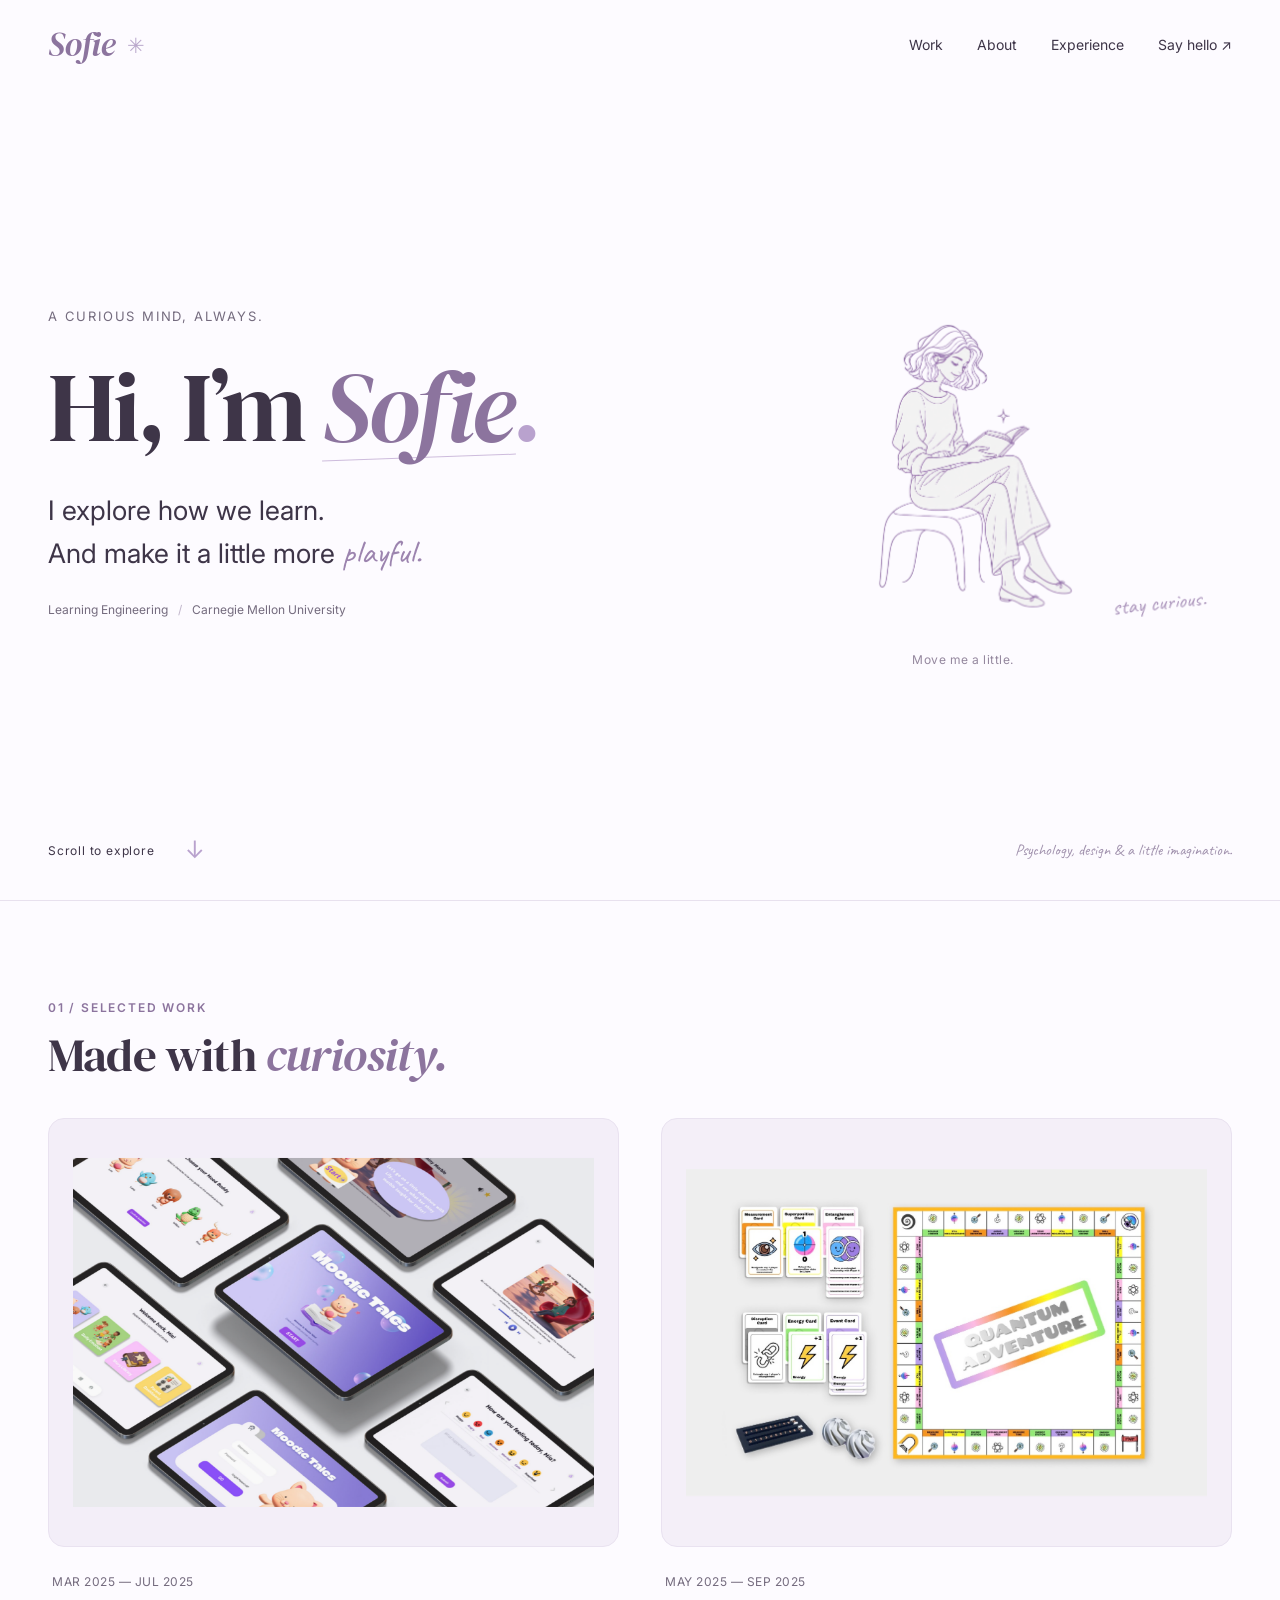
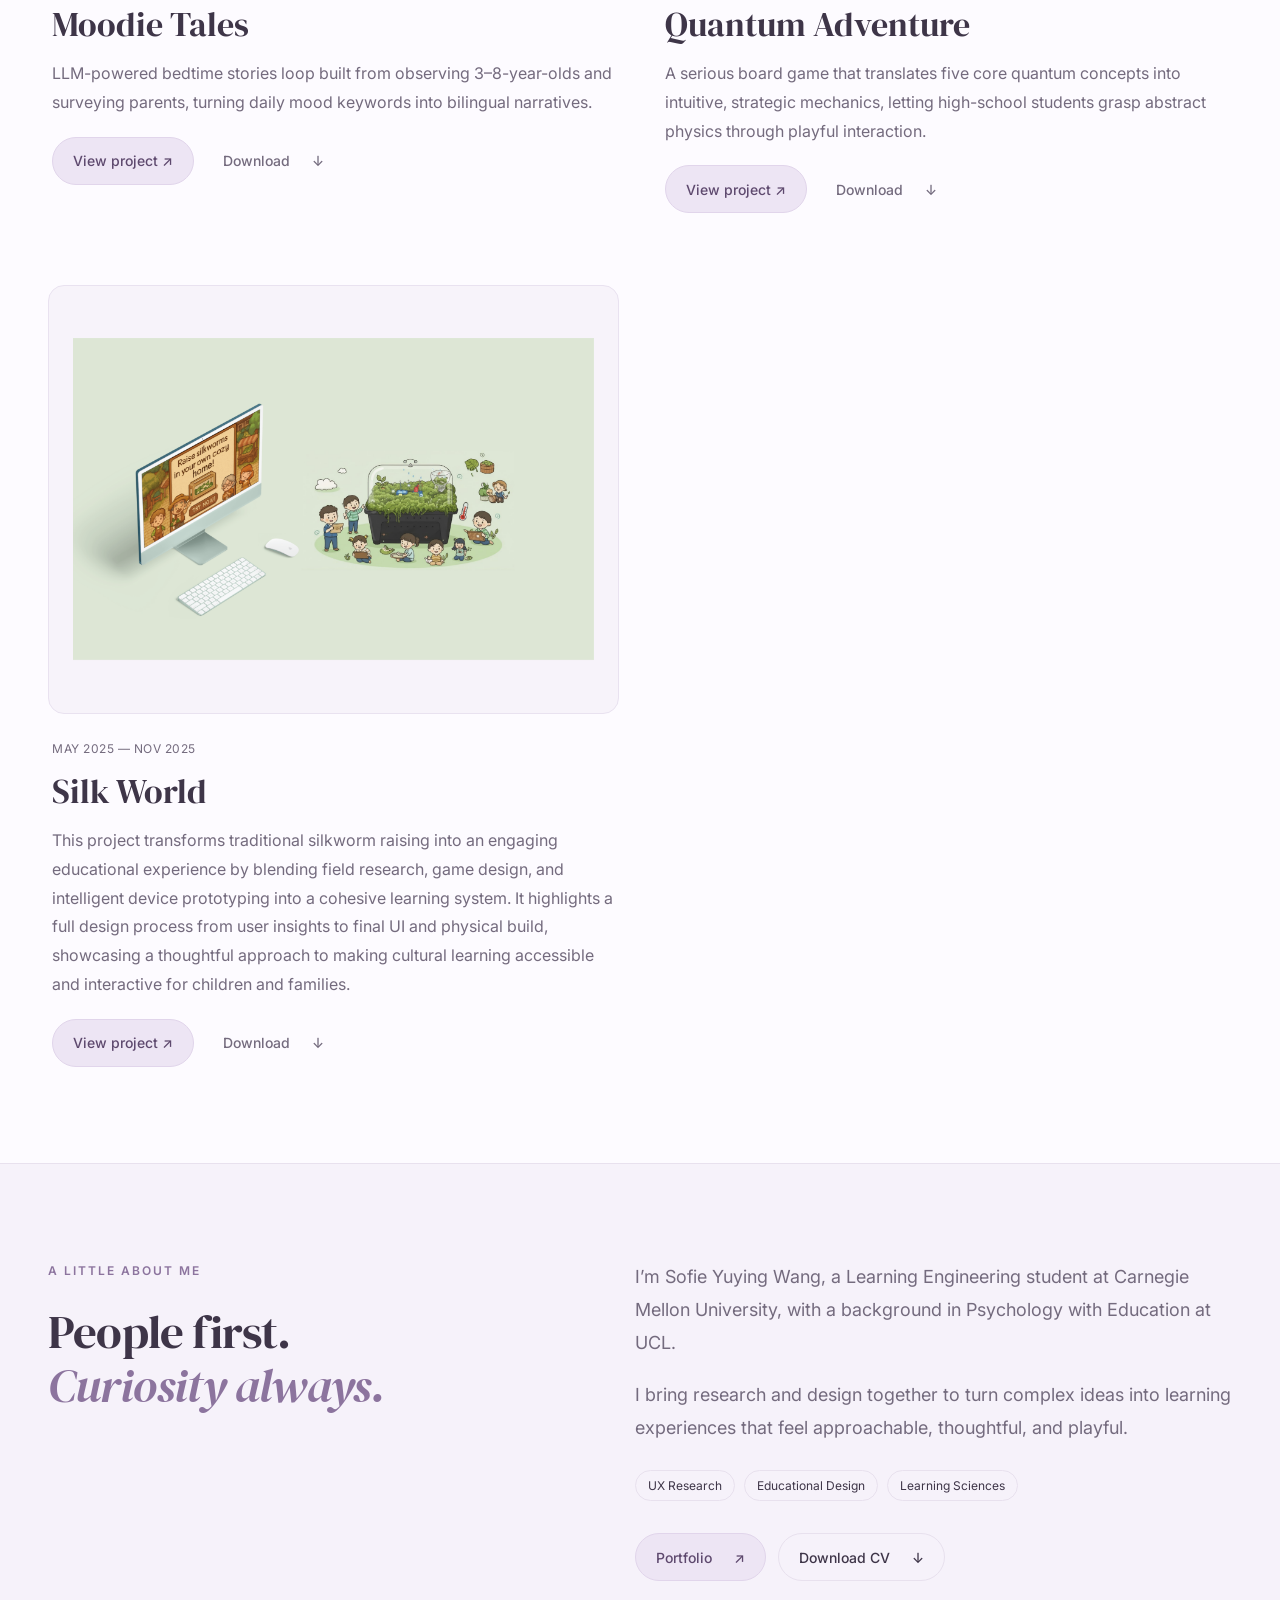
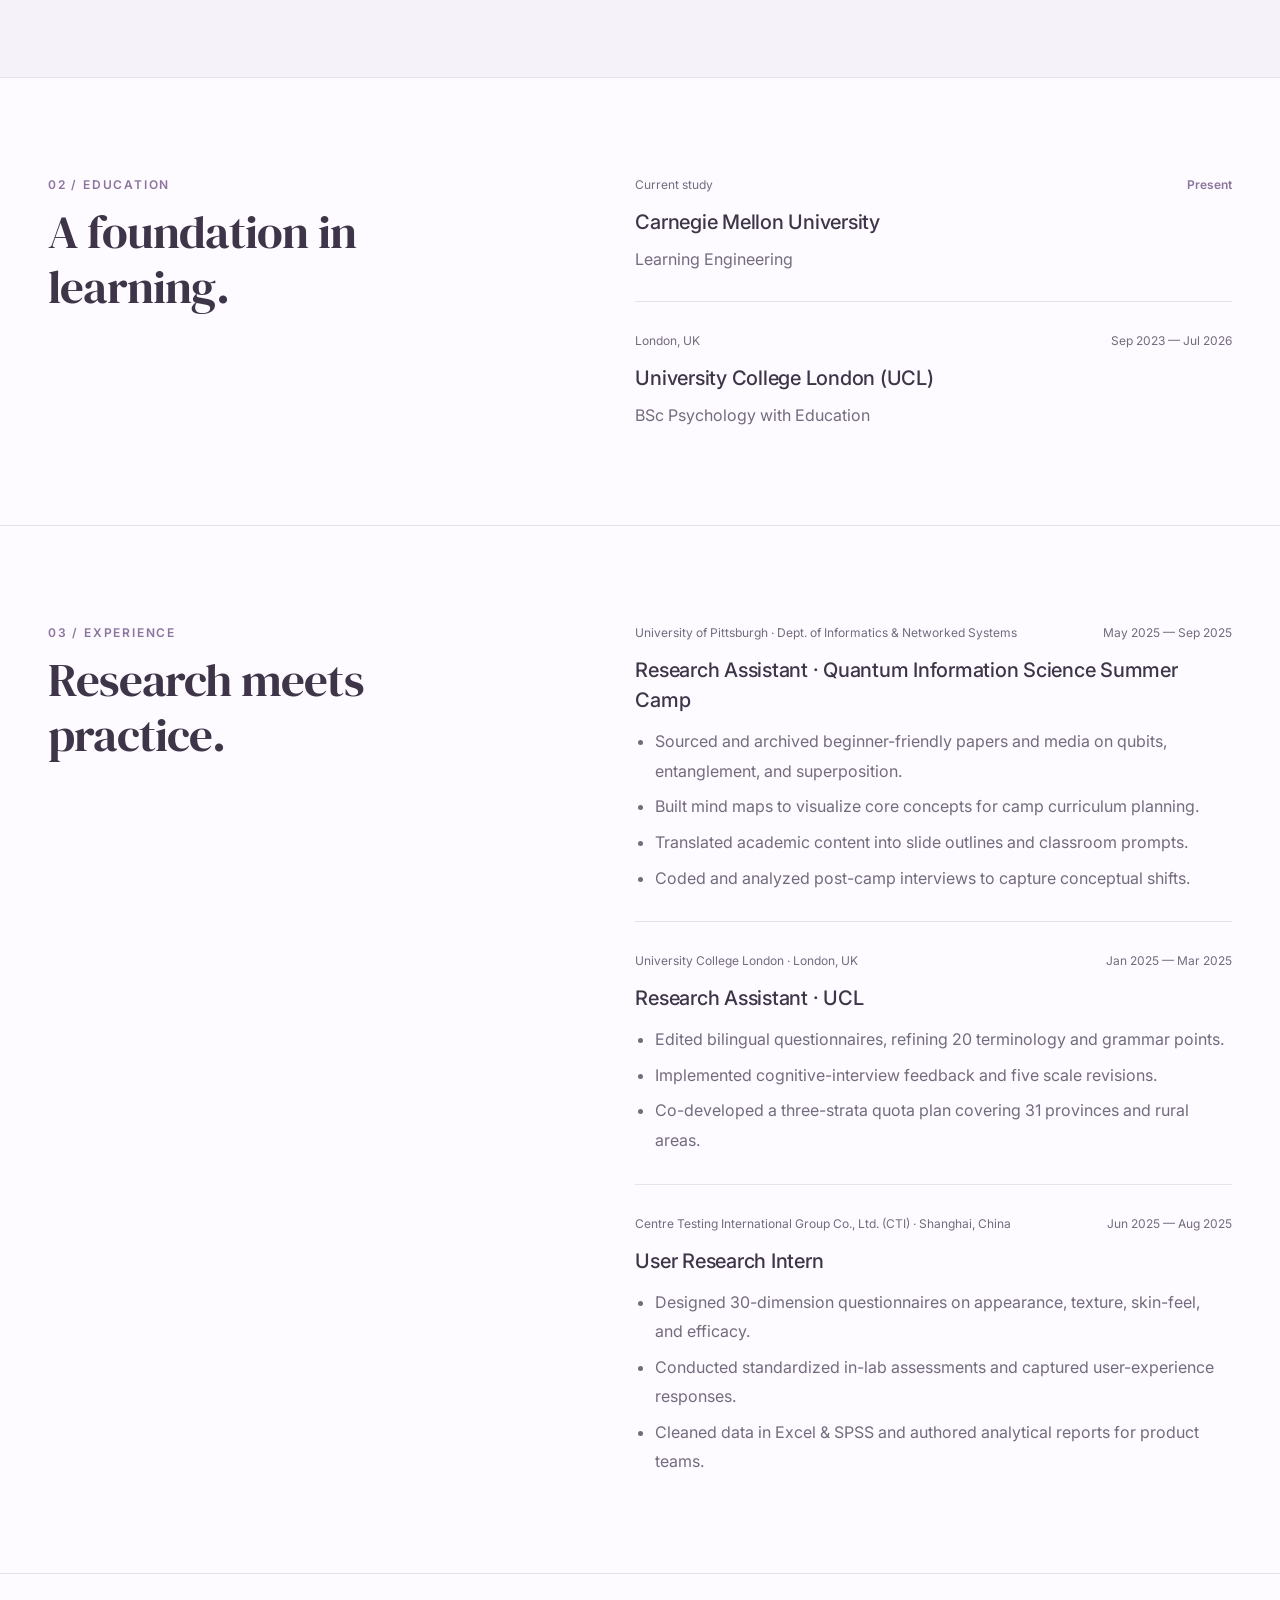
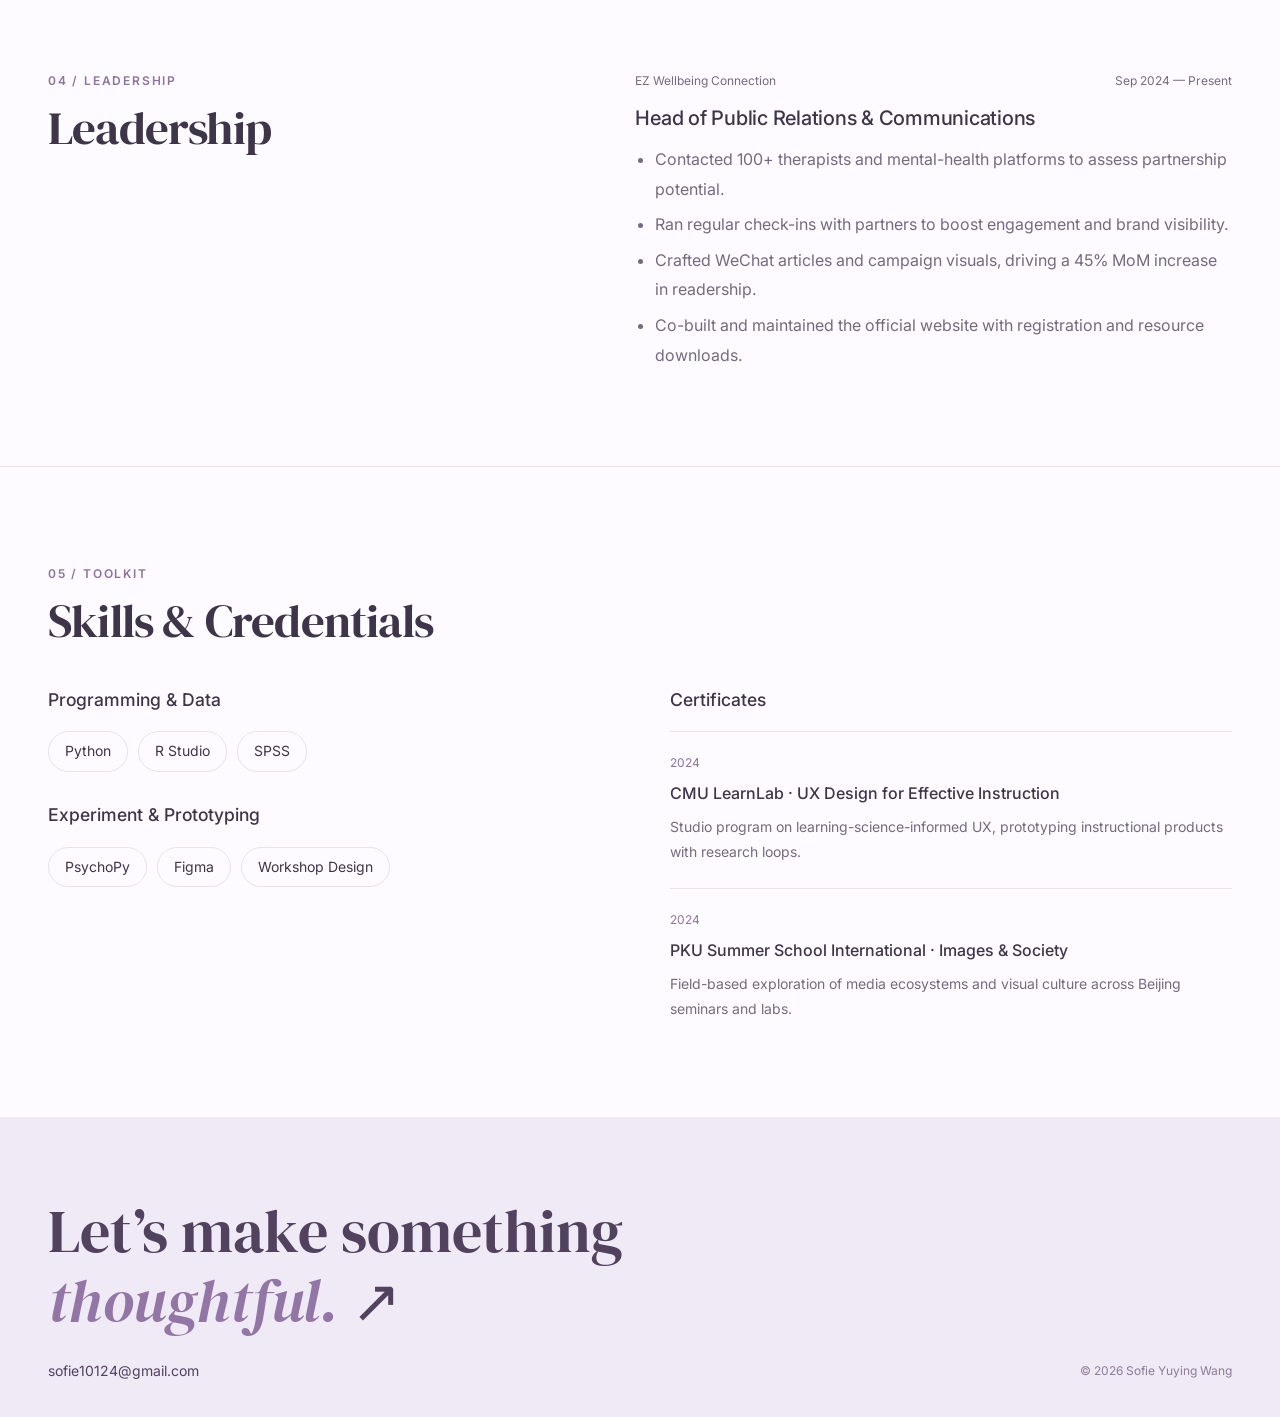
==== commit a8ebdd74: "Refine illustration and add project image hover zoom" ====
--- a/index.html
+++ b/index.html
@@ -8,7 +8,7 @@
     <link rel="preconnect" href="https://fonts.googleapis.com">
     <link rel="preconnect" href="https://fonts.gstatic.com" crossorigin>
     <link href="https://fonts.googleapis.com/css2?family=Inter:wght@400;500;600&family=DM+Serif+Display:ital@0;1&family=Caveat:wght@500;600&display=swap" rel="stylesheet">
-    <link rel="stylesheet" href="styles.css?v=20261024b">
+    <link rel="stylesheet" href="styles.css?v=20261024c">
 </head>
 <body>
     <a class="skip-link" href="#work">Skip to projects</a>
@@ -34,11 +34,11 @@
                     <p class="hero-body">I explore how we learn.<br>And make it a little more <em>playful.</em></p>
                     <p class="hero-school">Learning Engineering <span aria-hidden="true">/</span> Carnegie Mellon University</p>
                 </div>
-                <div class="playground" aria-label="Interactive line drawing">
+                <div class="playground" aria-label="Interactive reading illustration">
                     <span class="play-spark spark-one" aria-hidden="true">✳</span>
                     <span class="play-spark spark-two" aria-hidden="true">✧</span>
                     <span class="play-orbit" aria-hidden="true"></span>
-                    <button type="button" class="line-friend" aria-label="Play with the line drawing: drag, click, or use arrow keys" aria-describedby="play-hint"><img src="line-friend.png" alt="A minimal lavender line drawing of a curious little figure" width="440" height="440" fetchpriority="high" draggable="false"></button>
+                    <button type="button" class="line-friend" aria-label="Play with the line drawing: drag, click, or use arrow keys" aria-describedby="play-hint"><img src="reading-friend.png" alt="A delicate lavender line illustration of a young woman reading a book" width="440" height="440" fetchpriority="high" draggable="false"></button>
                     <span class="handwritten play-note" aria-hidden="true">stay curious.</span>
                     <p class="play-hint" id="play-hint">Move me a little.</p>
                     <button class="reset-play" type="button" aria-label="Return the drawing to its starting position">Reset ↺</button>
@@ -316,8 +316,11 @@
                 const row = document.createElement('article');
                 row.className = 'portfolio-row';
 
-                const media = document.createElement('div');
+                const media = document.createElement('button');
+                media.type = 'button';
                 media.className = 'portfolio-media';
+                media.setAttribute('aria-label', 'Open ' + project.title + ' project preview');
+                media.addEventListener('click', () => openOverlay(project.title, project.pdf));
                     const img = document.createElement('img');
                 img.alt = `${project.title} preview`;
                 img.src = abs(project.image);
@@ -325,6 +328,11 @@
                     img.loading = 'lazy';
 
                 media.appendChild(img);
+                const peek = document.createElement('span');
+                peek.className = 'project-peek';
+                peek.setAttribute('aria-hidden', 'true');
+                peek.textContent = 'Explore project ↗';
+                media.appendChild(peek);
 
                 const content = document.createElement('div');
                 content.className = 'portfolio-content';
@@ -396,6 +404,6 @@
             loadPortfolios();
         });
     </script>
-    <script src="interactions.js?v=20261024b" defer></script>
+    <script src="interactions.js?v=20261024c" defer></script>
 </body>
 </html>
--- a/styles.css
+++ b/styles.css
@@ -31,3 +31,90 @@
 .cursor-halo { border-color: #bca8cc80; width: 20px; height: 20px; }
 .play-burst { font-size: 16px; color: #b8a2c9; }
 @media(max-width:600px) { .line-friend { width: 210px; max-width: 64%; } .play-note { font-size: 20px; right: 4px; bottom: 48px; } }
+/* Image-led project gallery, with focused hover feedback. */
+.featured-grid {
+  grid-template-columns: repeat(2, minmax(0, 1fr));
+  gap: 72px 42px;
+  align-items: start;
+}
+.portfolio-row {
+  display: flex;
+  flex-direction: column;
+  gap: 24px;
+  overflow: visible;
+}
+.portfolio-media {
+  position: relative;
+  display: flex;
+  width: 100%;
+  height: auto;
+  aspect-ratio: 4 / 3;
+  min-height: 0;
+  padding: 24px;
+  border: 1px solid #e9e2f0;
+  border-radius: 16px;
+  overflow: hidden;
+  cursor: pointer;
+  isolation: isolate;
+  transition: transform .45s cubic-bezier(.22,1,.36,1), box-shadow .45s ease, border-color .45s ease;
+}
+.portfolio-media img {
+  width: 100%;
+  height: 100%;
+  max-height: none;
+  object-fit: contain;
+  transform: scale(1);
+  transform-origin: center;
+  transition: transform .7s cubic-bezier(.22,1,.36,1);
+  will-change: transform;
+}
+.portfolio-row:hover img { transform: scale(1); }
+.portfolio-content { padding: 0 4px; width: 100%; }
+.portfolio-title { font-size: 2.15rem; margin-bottom: 14px; }
+.portfolio-meta { font-size: 12px; letter-spacing: .5px; }
+.portfolio-desc { font-size: 16px; line-height: 1.8; }
+.portfolio-actions { margin-top: 20px; }
+.project-peek {
+  position: absolute;
+  right: 18px;
+  bottom: 18px;
+  padding: 10px 16px;
+  font: 500 13px/1.4 var(--sans);
+  color: #655174;
+  background: rgba(253,251,255,.95);
+  border: 1px solid #e2d8ea;
+  border-radius: 100px;
+  opacity: 0;
+  transform: translateY(8px);
+  transition: opacity .25s ease, transform .35s ease;
+  pointer-events: none;
+}
+@media (hover:hover) and (pointer:fine) {
+  .portfolio-media:hover {
+    transform: translateY(-5px);
+    border-color: #d3c1e2;
+    box-shadow: 0 18px 40px #79618c14;
+  }
+  .portfolio-media:hover img { transform: scale(1.075); }
+  .portfolio-media:hover .project-peek { opacity: 1; transform: translateY(0); }
+}
+.portfolio-media:focus-visible img { transform: scale(1.075); }
+.portfolio-media:focus-visible .project-peek { opacity: 1; transform: translateY(0); }
+.line-friend img {
+  transform: scale(1);
+  transform-origin: 50% 70%;
+  transition: transform .6s cubic-bezier(.22,1,.36,1);
+}
+@media (hover:hover) and (pointer:fine) {
+  .line-friend:hover img { transform: scale(1.045); }
+}
+@media(max-width:700px) {
+  .featured-grid { grid-template-columns: 1fr; gap: 48px; }
+  .portfolio-media { padding: 20px; border-radius: 12px; }
+  .portfolio-title { font-size: 2rem; }
+}
+@media(prefers-reduced-motion:reduce) {
+  .portfolio-media:hover, .portfolio-media:hover img,
+  .portfolio-media:focus-visible img, .line-friend:hover img { transform: none; }
+  .portfolio-media img { will-change: auto; }
+}
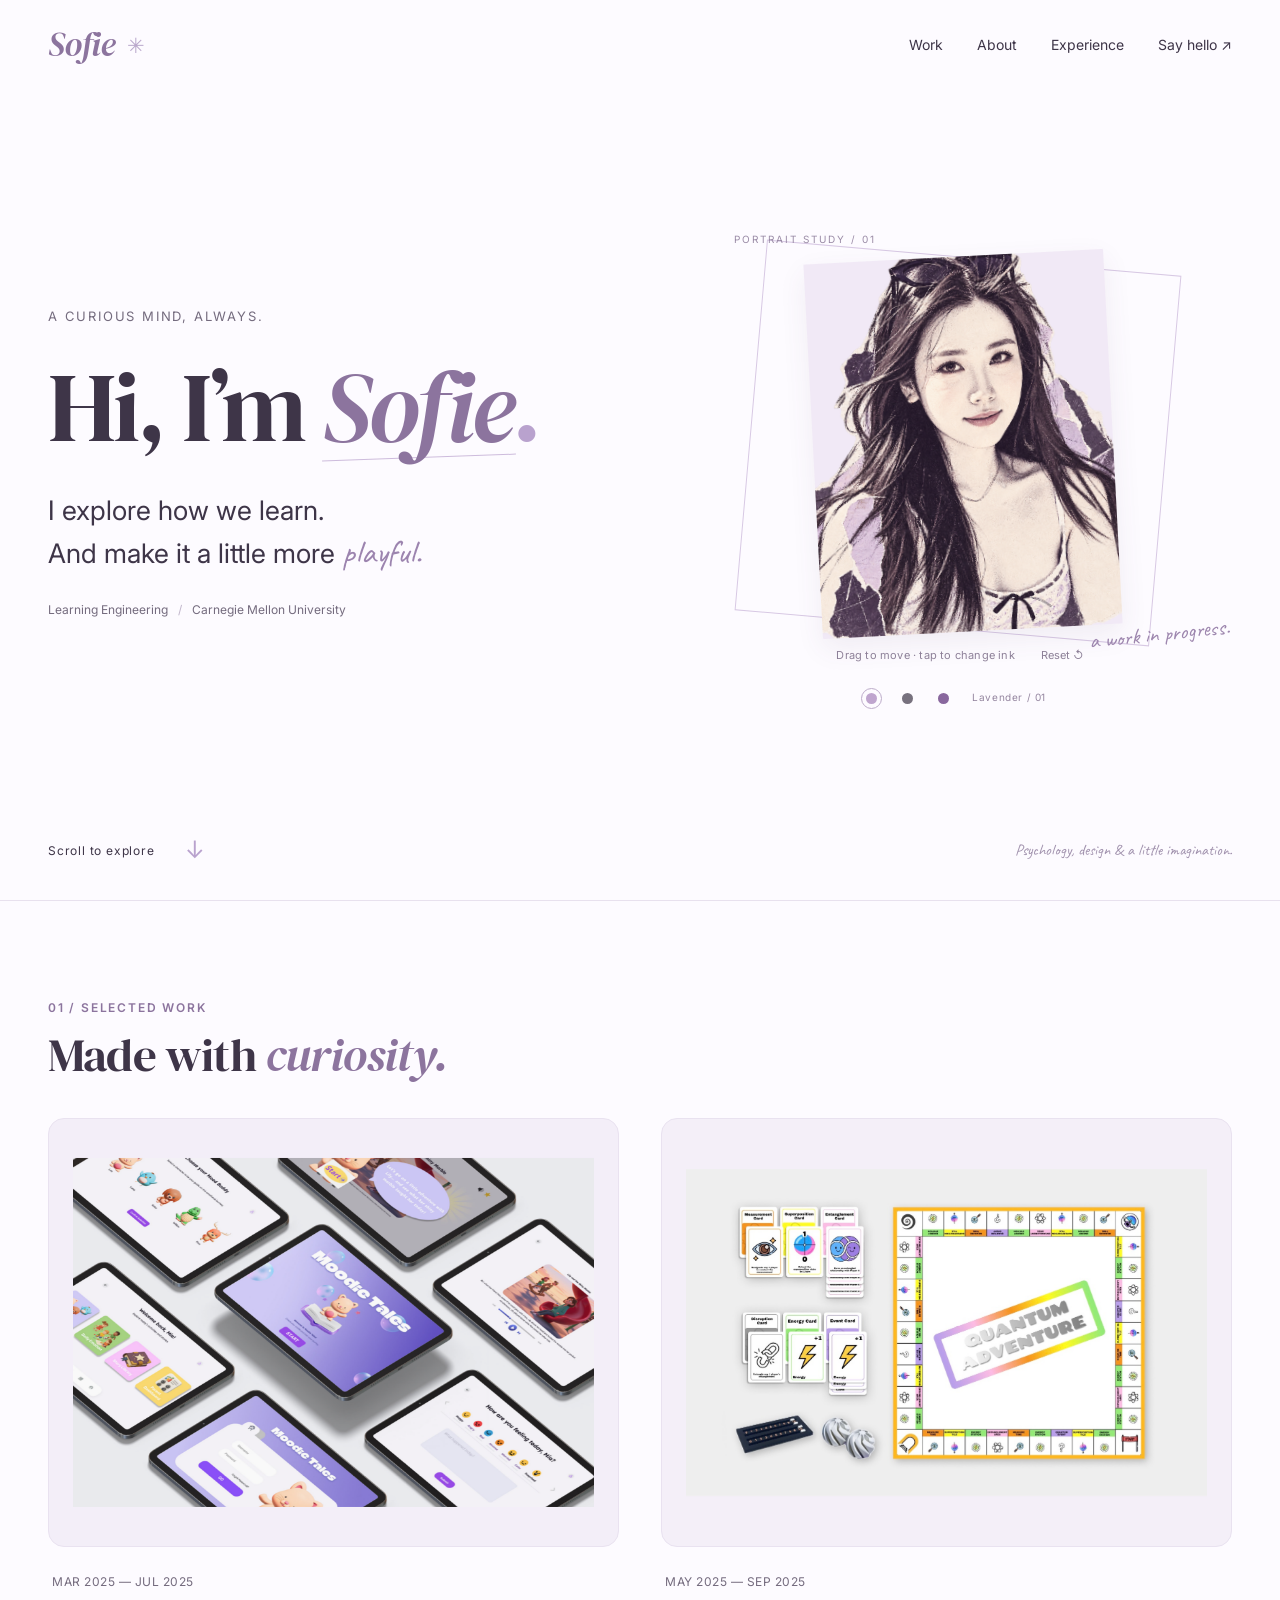
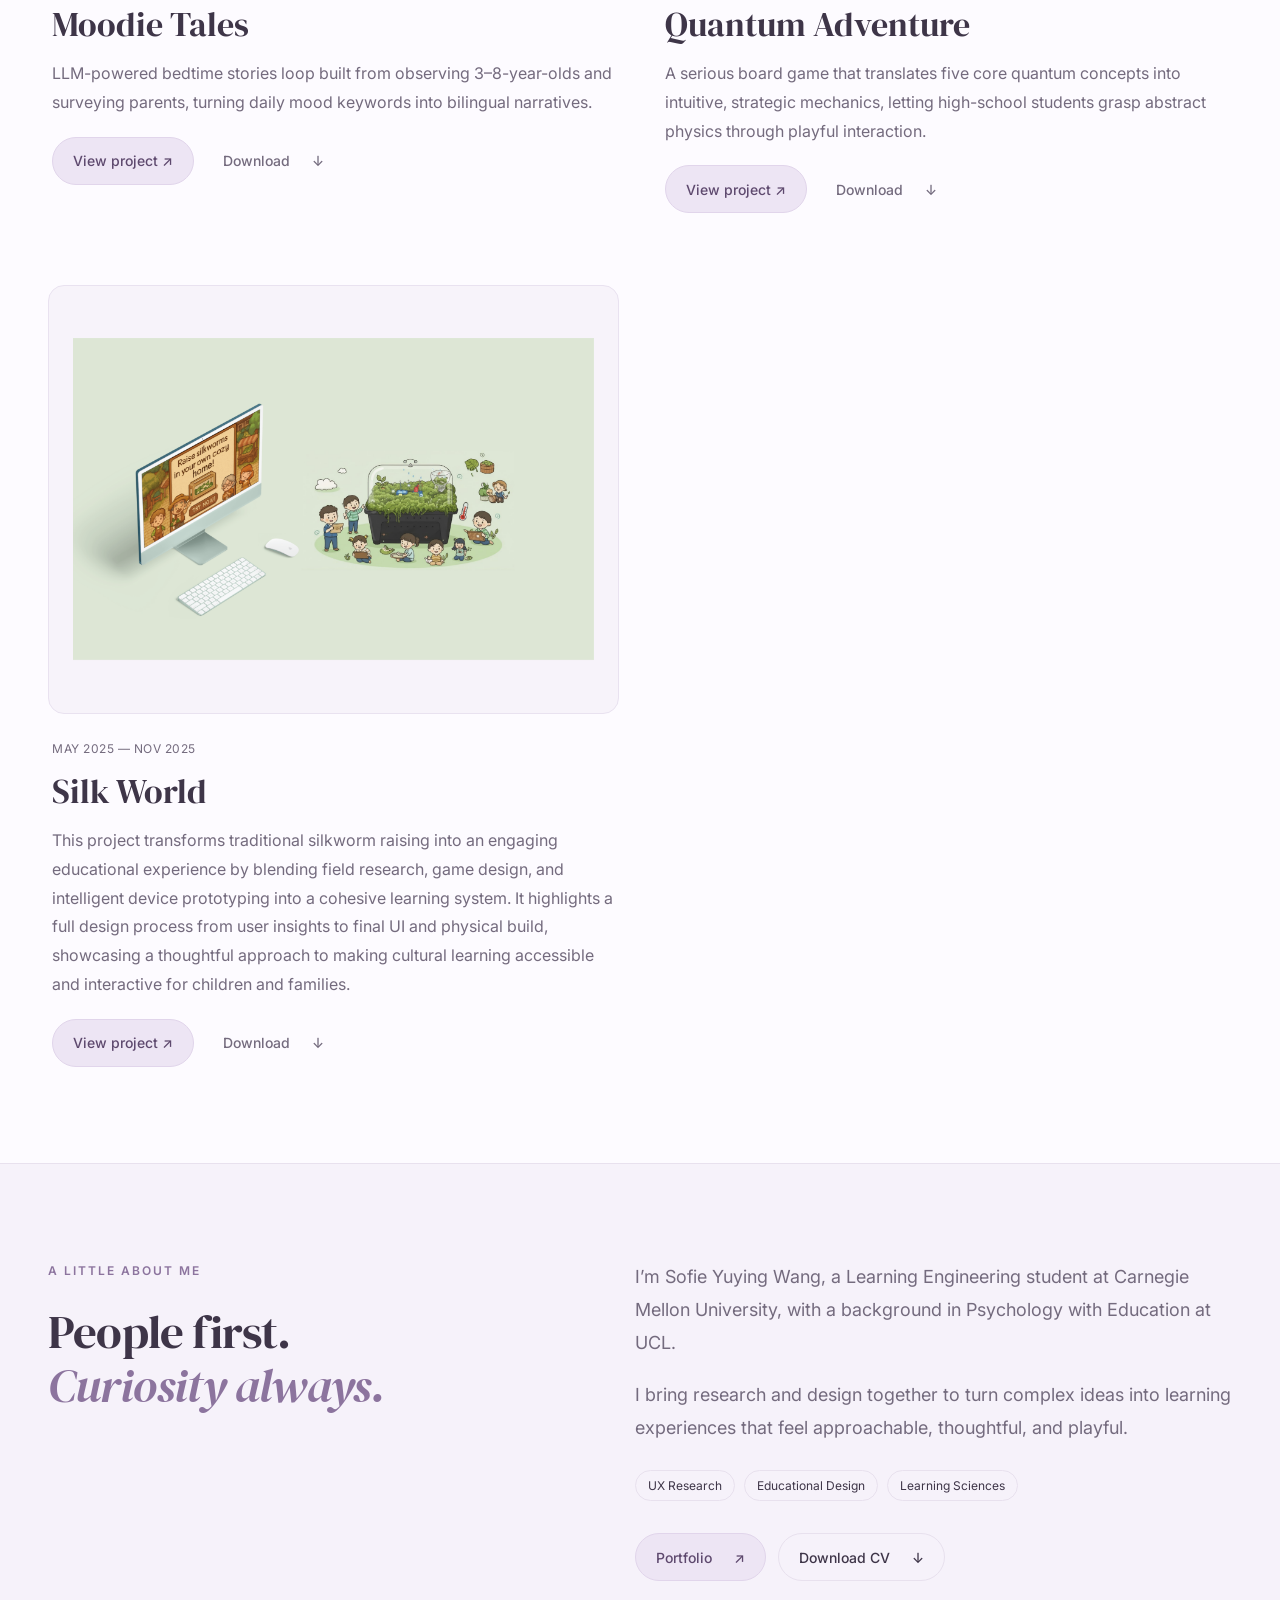
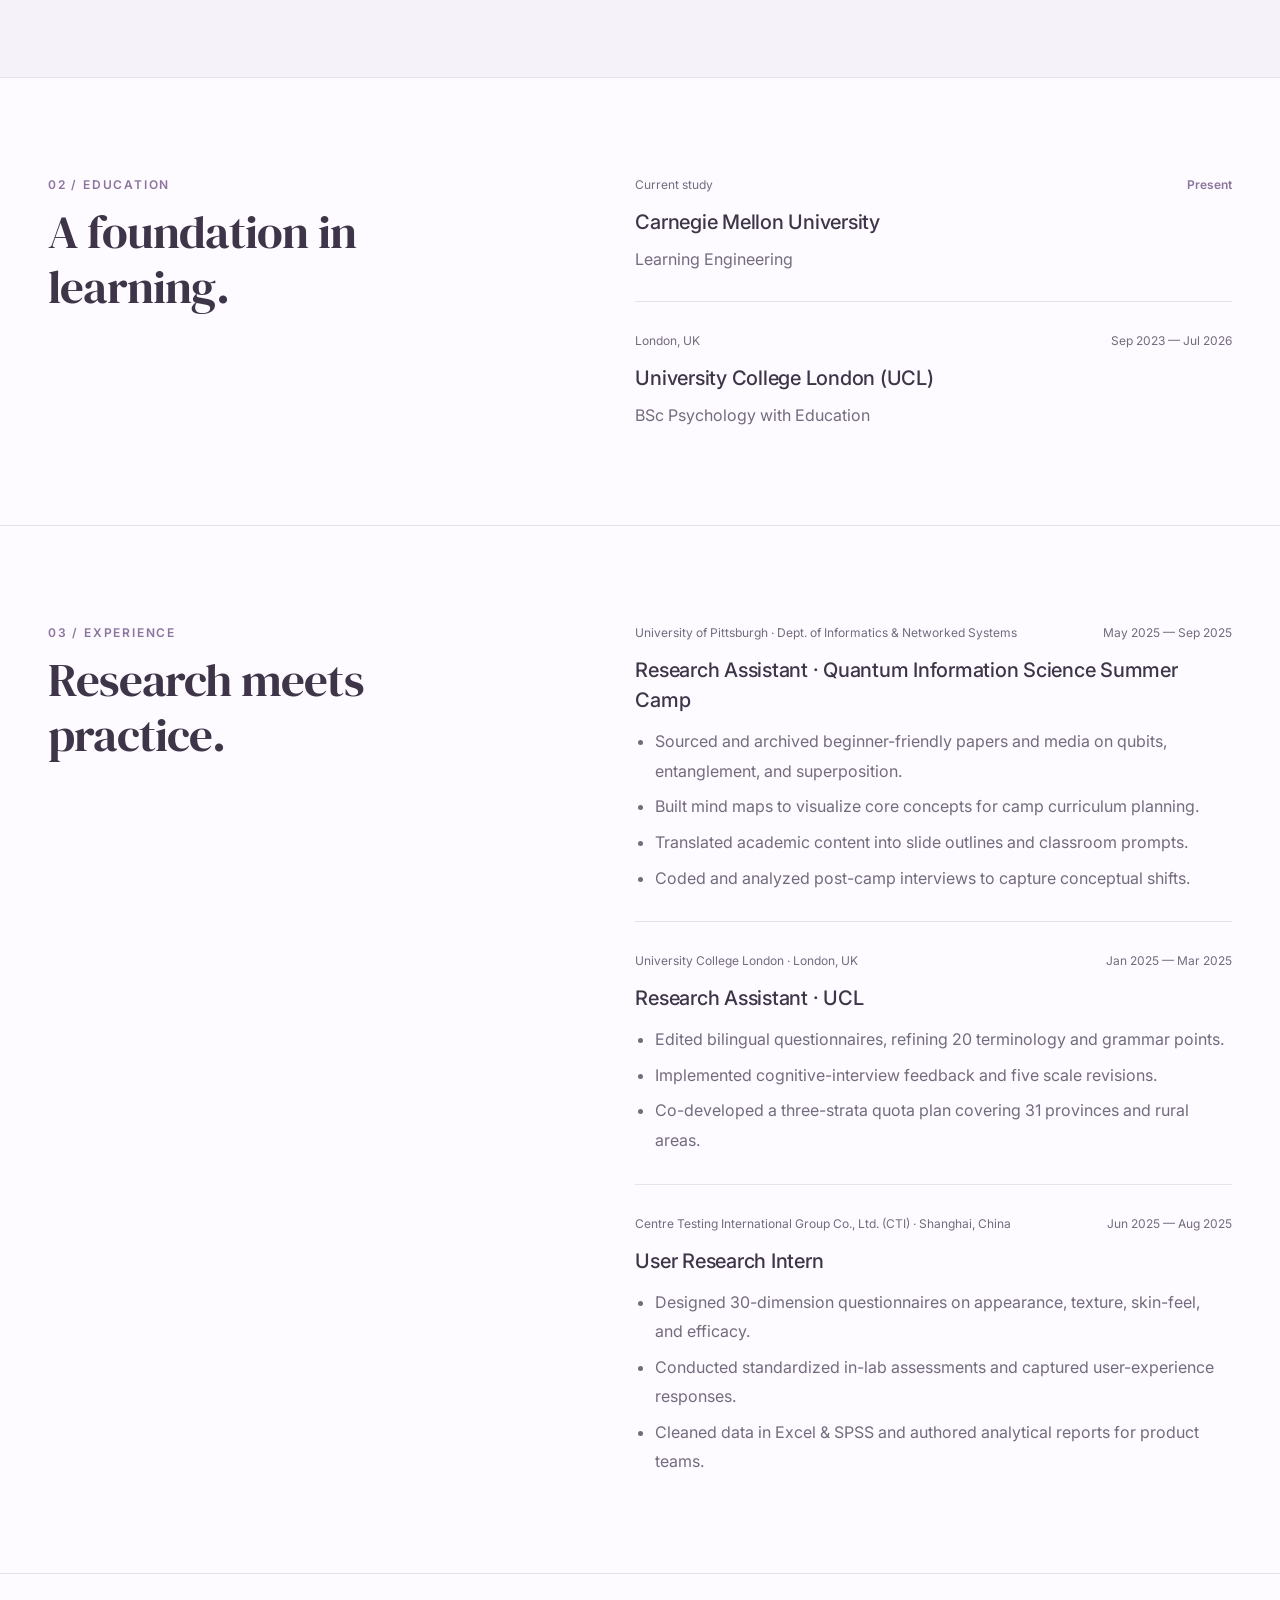
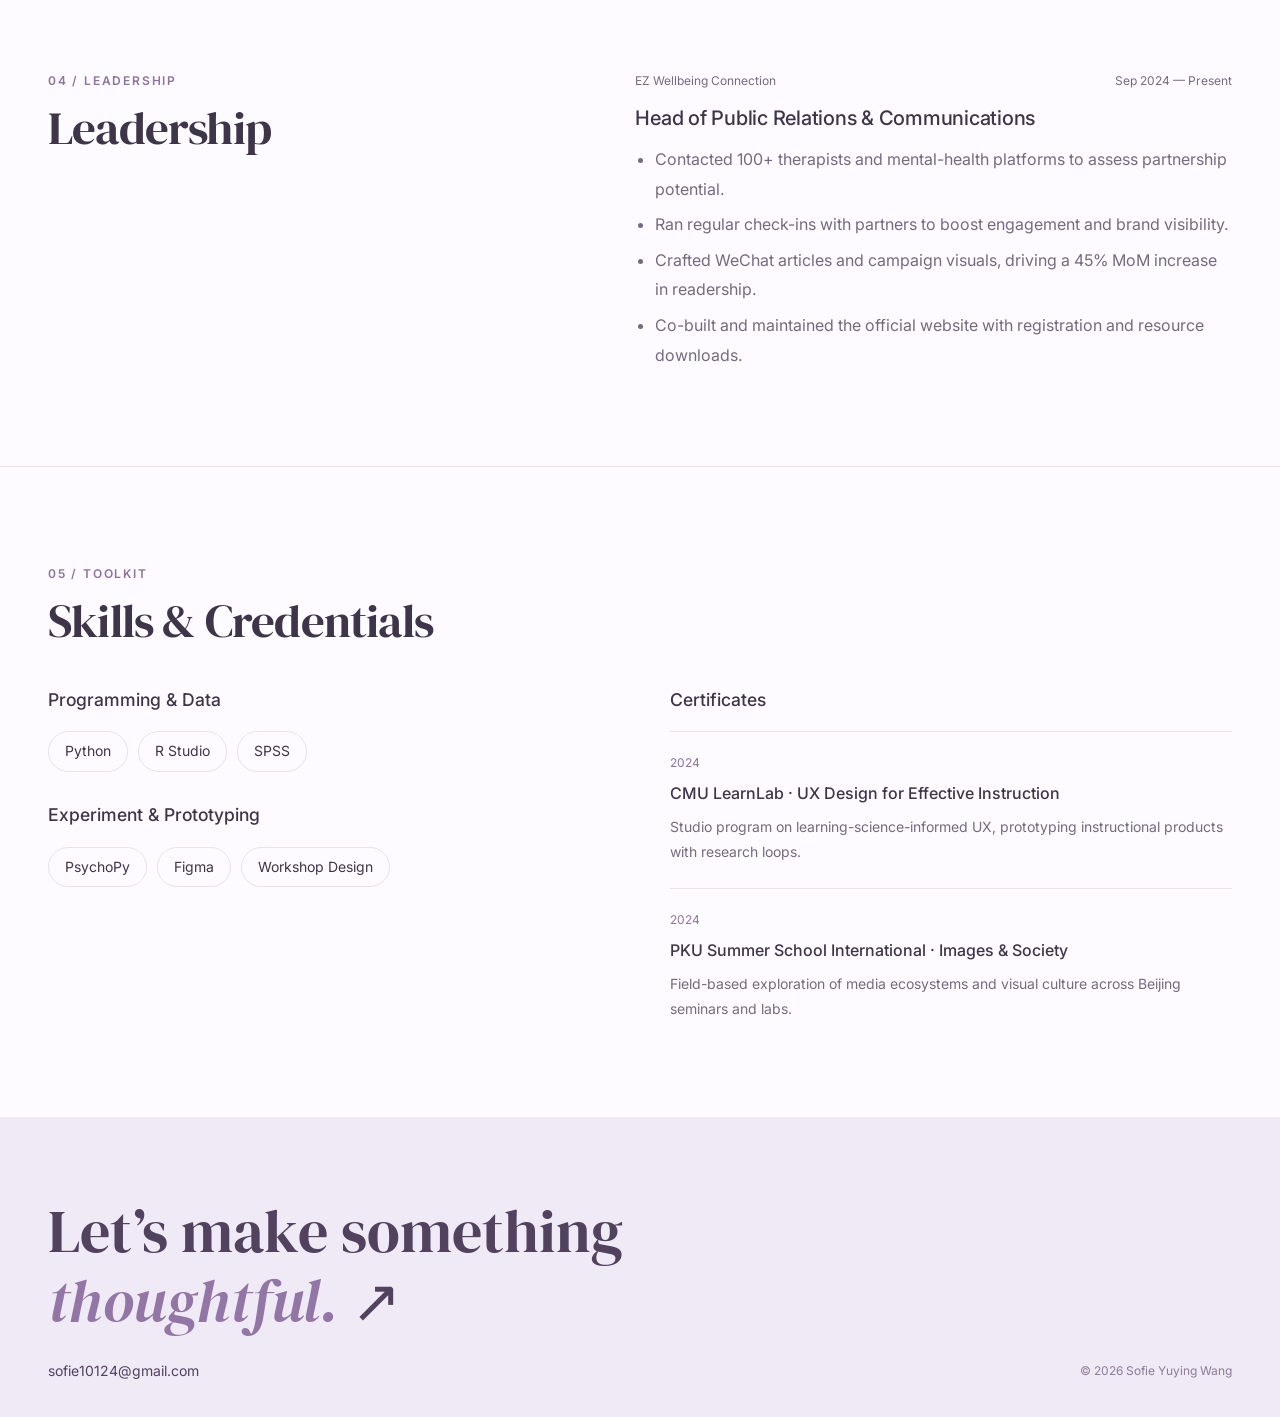
==== commit ca72b961: "Add editorial photo portrait and interactive ink study" ====
--- a/index.html
+++ b/index.html
@@ -8,7 +8,7 @@
     <link rel="preconnect" href="https://fonts.googleapis.com">
     <link rel="preconnect" href="https://fonts.gstatic.com" crossorigin>
     <link href="https://fonts.googleapis.com/css2?family=Inter:wght@400;500;600&family=DM+Serif+Display:ital@0;1&family=Caveat:wght@500;600&display=swap" rel="stylesheet">
-    <link rel="stylesheet" href="styles.css?v=20261024c">
+    <link rel="stylesheet" href="styles.css?v=20261025">
 </head>
 <body>
     <a class="skip-link" href="#work">Skip to projects</a>
@@ -34,14 +34,24 @@
                     <p class="hero-body">I explore how we learn.<br>And make it a little more <em>playful.</em></p>
                     <p class="hero-school">Learning Engineering <span aria-hidden="true">/</span> Carnegie Mellon University</p>
                 </div>
-                <div class="playground" aria-label="Interactive reading illustration">
-                    <span class="play-spark spark-one" aria-hidden="true">✳</span>
-                    <span class="play-spark spark-two" aria-hidden="true">✧</span>
-                    <span class="play-orbit" aria-hidden="true"></span>
-                    <button type="button" class="line-friend" aria-label="Play with the line drawing: drag, click, or use arrow keys" aria-describedby="play-hint"><img src="reading-friend.png" alt="A delicate lavender line illustration of a young woman reading a book" width="440" height="440" fetchpriority="high" draggable="false"></button>
-                    <span class="handwritten play-note" aria-hidden="true">stay curious.</span>
-                    <p class="play-hint" id="play-hint">Move me a little.</p>
-                    <button class="reset-play" type="button" aria-label="Return the drawing to its starting position">Reset ↺</button>
+                <div class="portrait-stage" aria-label="Interactive printed portrait of Sofie">
+                    <span class="portrait-edition" aria-hidden="true">PORTRAIT STUDY / 01</span>
+                    <div class="portrait-outline" aria-hidden="true"></div>
+                    <button type="button" class="portrait-card" aria-label="Sofie’s portrait: drag to move, click to change ink, or use arrow keys" aria-describedby="portrait-hint">
+                        <img src="sofie-print-portrait.png" alt="An original lavender screenprint portrait of Sofie, based on her photograph" width="800" height="1000" fetchpriority="high" draggable="false">
+                        <span class="portrait-light" aria-hidden="true"></span>
+                    </button>
+                    <span class="portrait-note" aria-hidden="true">a work in progress.</span>
+                    <div class="portrait-tools">
+                        <p id="portrait-hint">Drag to move · tap to change ink</p>
+                        <button type="button" class="portrait-reset" aria-label="Reset portrait position and ink">Reset ↺</button>
+                    </div>
+                    <div class="ink-selector" role="group" aria-label="Portrait ink">
+                        <button type="button" data-ink="lavender" class="ink-swatch" aria-label="Lavender ink" aria-pressed="true"><span></span></button>
+                        <button type="button" data-ink="graphite" class="ink-swatch" aria-label="Graphite ink" aria-pressed="false"><span></span></button>
+                        <button type="button" data-ink="violet" class="ink-swatch" aria-label="Violet ink" aria-pressed="false"><span></span></button>
+                        <span class="ink-label" aria-live="polite">Lavender / 01</span>
+                    </div>
                 </div>
             </div>
             <div class="container hero-bottom"><a class="scroll-cue" href="#work">Scroll to explore <span aria-hidden="true">↓</span></a><span class="hero-signoff">Psychology, design & a little imagination.</span></div>
@@ -404,6 +414,6 @@
             loadPortfolios();
         });
     </script>
-    <script src="interactions.js?v=20261024c" defer></script>
+    <script src="interactions.js?v=20261025" defer></script>
 </body>
 </html>
--- a/styles.css
+++ b/styles.css
@@ -118,3 +118,113 @@
   .portfolio-media:focus-visible img, .line-friend:hover img { transform: none; }
   .portfolio-media img { will-change: auto; }
 }
+/* Printed portrait: a tactile, interactive art object. */
+.portrait-stage {
+  position: relative;
+  height: 480px;
+  isolation: isolate;
+  perspective: 1000px;
+  --portrait-x: 0px;
+  --portrait-y: 0px;
+  --rotate-x: 0deg;
+  --rotate-y: 0deg;
+  --image-x: 0px;
+  --image-y: 0px;
+  --rest-angle: -3deg;
+  --light-x: 50%;
+  --light-y: 50%;
+}
+.portrait-edition {
+  position: absolute;
+  left: 40px;
+  top: 8px;
+  font-size: 10px;
+  letter-spacing: 2px;
+  color: #9a8ba6;
+}
+.portrait-outline {
+  position: absolute;
+  inset: 34px 66px 74px 56px;
+  border: 1px solid #d8c9e4;
+  transform: translate(calc(var(--portrait-x) * -.22),calc(var(--portrait-y) * -.22)) rotate(5deg);
+  pointer-events: none;
+  z-index: -1;
+}
+.portrait-card {
+  position: absolute;
+  top: 46%;
+  left: 50%;
+  width: min(300px,70%);
+  aspect-ratio: 4 / 5;
+  border: 0;
+  border-radius: 1px;
+  padding: 0;
+  background: #f1e9f6;
+  overflow: hidden;
+  cursor: grab;
+  touch-action: none;
+  user-select: none;
+  transform: translate(calc(-50% + var(--portrait-x)),calc(-50% + var(--portrait-y))) rotate(var(--rest-angle)) rotateX(var(--rotate-x)) rotateY(var(--rotate-y));
+  box-shadow: 0 10px 28px #5d466b14;
+  will-change: transform;
+}
+.portrait-card:active { cursor: grabbing; }
+.portrait-card img {
+  width: 100%;
+  height: 100%;
+  object-fit: cover;
+  pointer-events: none;
+  transform: translate(var(--image-x),var(--image-y)) scale(1.065);
+  transition: filter .5s ease;
+}
+.portrait-stage[data-ink="graphite"] .portrait-card img { filter: grayscale(1) contrast(1.08); }
+.portrait-stage[data-ink="violet"] .portrait-card img { filter: hue-rotate(-17deg) saturate(.85) contrast(1.13); }
+.portrait-light {
+  position: absolute;
+  inset: 0;
+  pointer-events: none;
+  background: radial-gradient(circle at var(--light-x) var(--light-y),#ffffff40,transparent 65%);
+  opacity: 0;
+  transition: opacity .3s;
+  mix-blend-mode: screen;
+}
+.portrait-stage.is-active .portrait-light { opacity: 1; }
+.portrait-note { position: absolute; right: 2px; bottom: 58px; font: 22px/1 'Caveat',cursive; color: #9d86ae; transform: rotate(-6deg); pointer-events: none; }
+.portrait-tools { position: absolute; bottom: 25px; left: 0; right: 0; display: flex; align-items: center; justify-content: center; gap: 20px; }
+.portrait-tools p { font-size: 11px; color: #8d8098; letter-spacing: .2px; }
+.portrait-reset { padding: 6px; min-height: 44px; border: 0; background: none; color: #8d8098; font-size: 11px; }
+.ink-selector { position: absolute; left: 50%; bottom: -12px; transform: translateX(-50%); display: flex; align-items: center; gap: 2px; white-space: nowrap; }
+.ink-swatch { display: grid; place-items: center; width: 34px; height: 34px; border: 0; background: none; border-radius: 50%; }
+.ink-swatch span { width: 11px; height: 11px; border-radius: 50%; background: #bfa5ce; outline: 1px solid transparent; outline-offset: 4px; }
+.ink-swatch[data-ink="graphite"] span { background: #77717e; }
+.ink-swatch[data-ink="violet"] span { background: #89679e; }
+.ink-swatch[aria-pressed="true"] span { outline-color: #bcabc9; }
+.ink-label { font-size: 10px; color: #94859f; letter-spacing: .6px; min-width: 100px; margin-left: 10px; }
+@media(hover:hover) and (pointer:fine) {
+  .portfolio-media:hover img { transform: translate(var(--peek-x,0px),var(--peek-y,0px)) scale(1.09); }
+  .portfolio-media:hover .project-peek { transform: translate(var(--label-x,0px),var(--label-y,0px)); }
+}
+@media(max-width:850px) {
+  .portrait-stage { height: 400px; }
+  .portrait-card { width: min(250px,78%); }
+  .portrait-outline { inset: 30px 20px 76px 26px; }
+  .portrait-edition { left: 18px; }
+  .portrait-note { bottom: 64px; right: -8px; font-size: 20px; }
+  .portrait-tools { gap: 8px; }
+}
+@media(max-width:600px) {
+  .portrait-stage { height: 340px; width: min(360px,100%); margin: 18px auto 0; }
+  .portrait-card { width: 200px; top: 43%; }
+  .portrait-outline { inset: 14px 66px 80px 56px; }
+  .portrait-edition { top: 0; left: 22px; font-size: 9px; }
+  .portrait-note { bottom: 66px; right: 2px; }
+  .portrait-tools { bottom: 24px; }
+  .ink-selector { bottom: -9px; }
+  .hero { min-height: calc(100svh - 76px); }
+}
+@media(prefers-reduced-motion:reduce) {
+  .portrait-card { will-change: auto; }
+  .portrait-light { display: none; }
+  .portrait-card img { transform: none; }
+  .portfolio-media:hover img { transform: none; }
+}
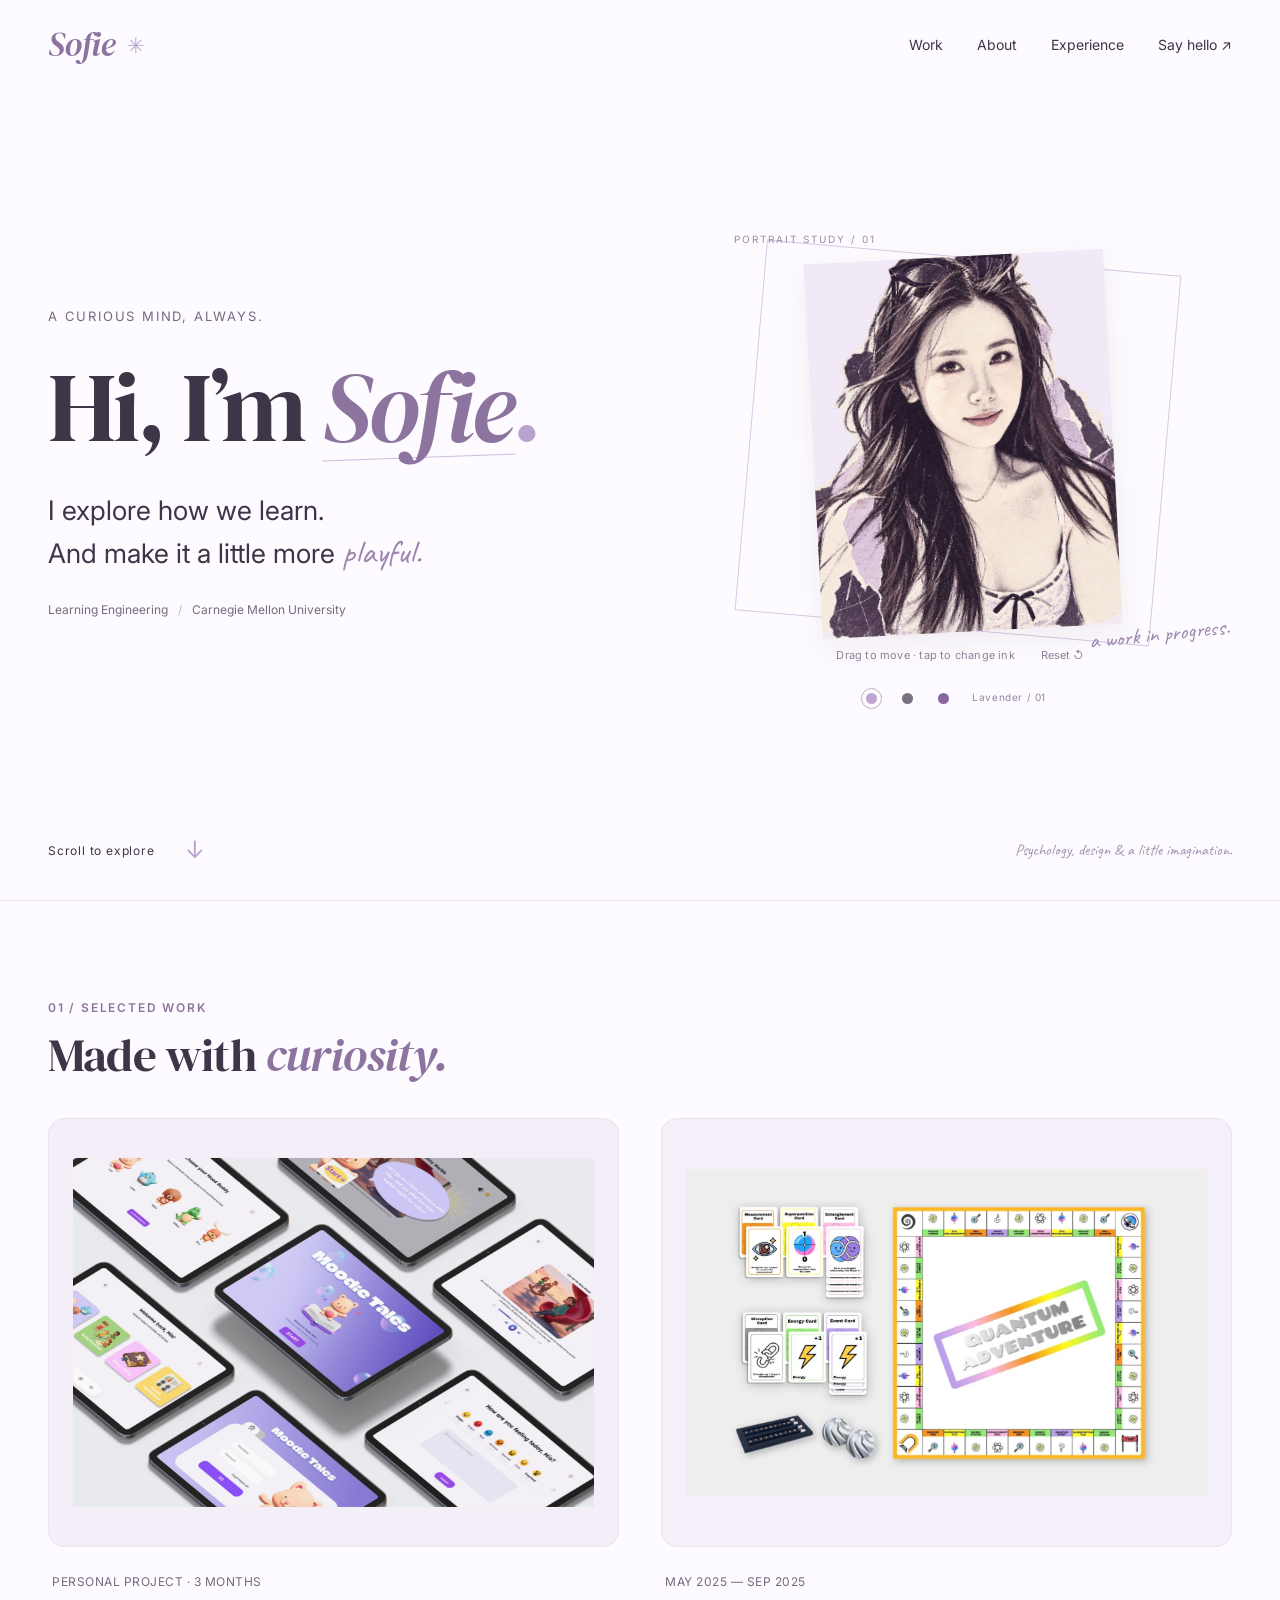
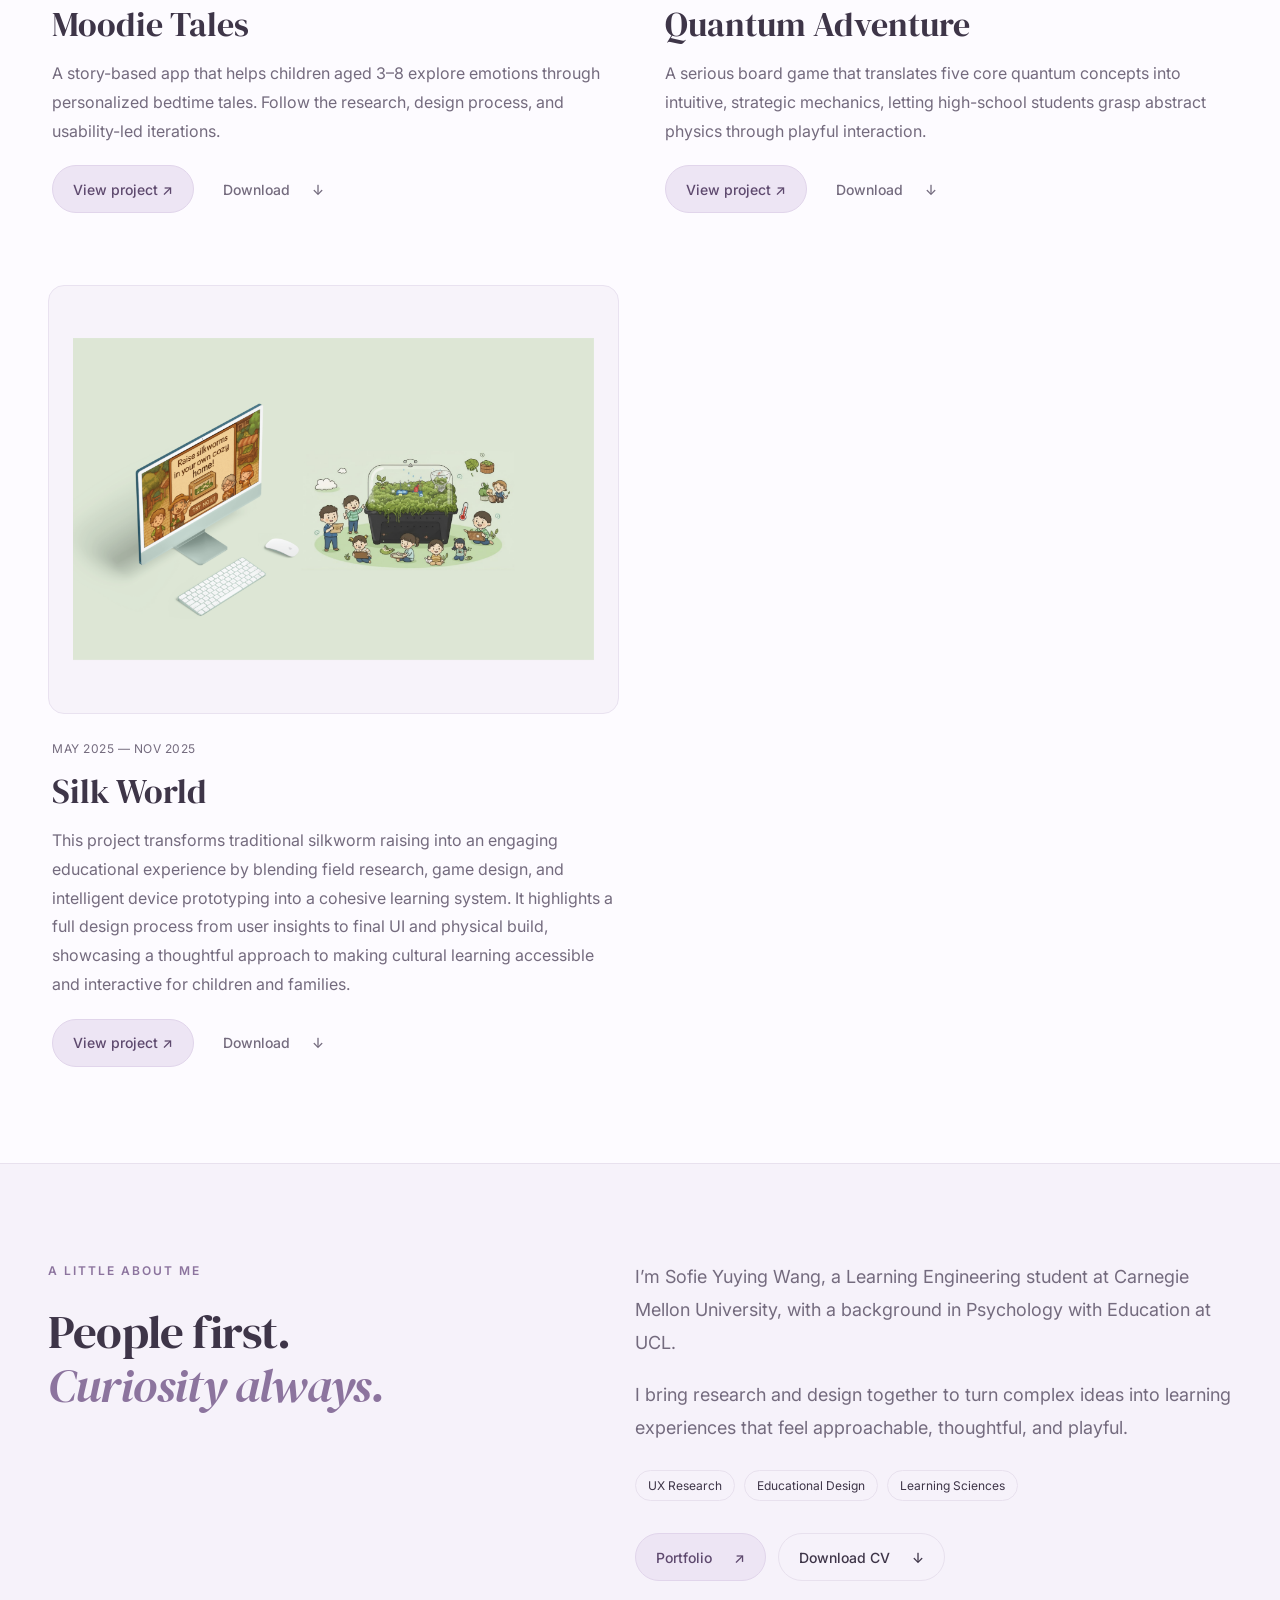
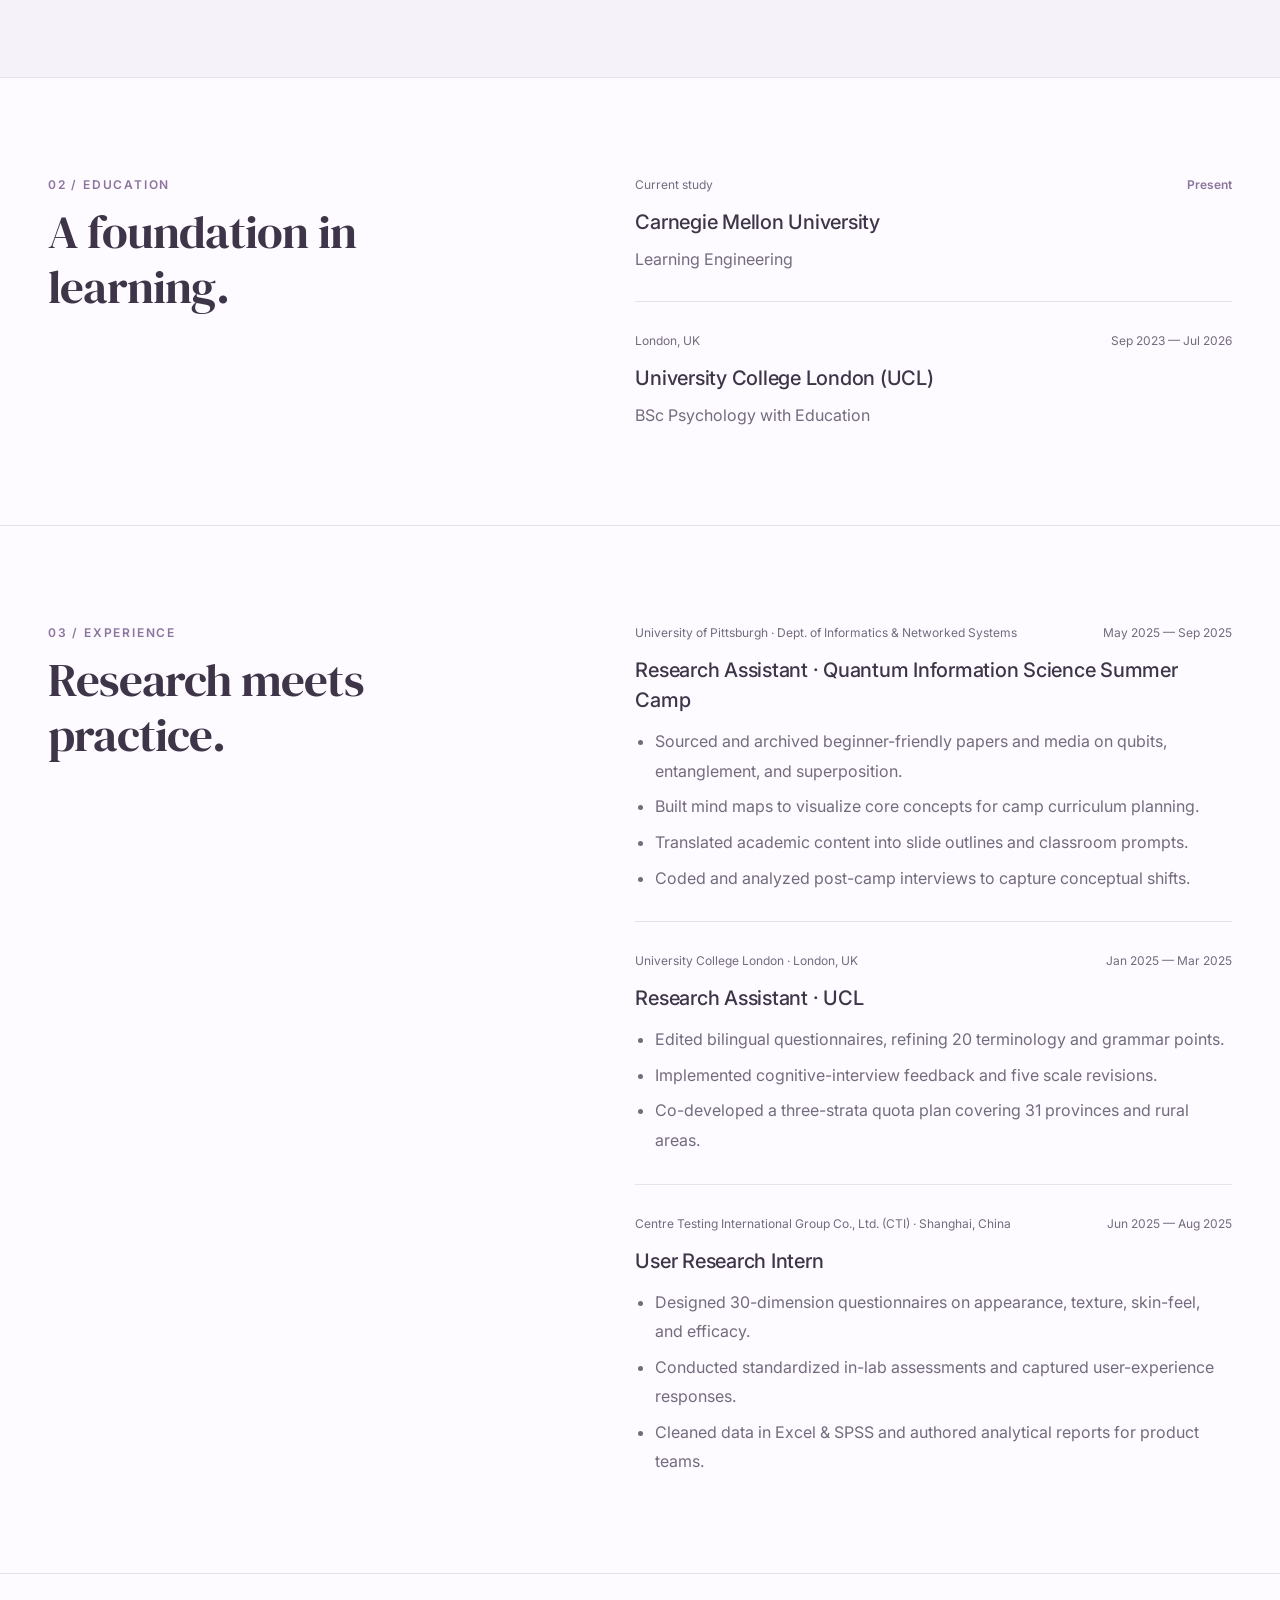
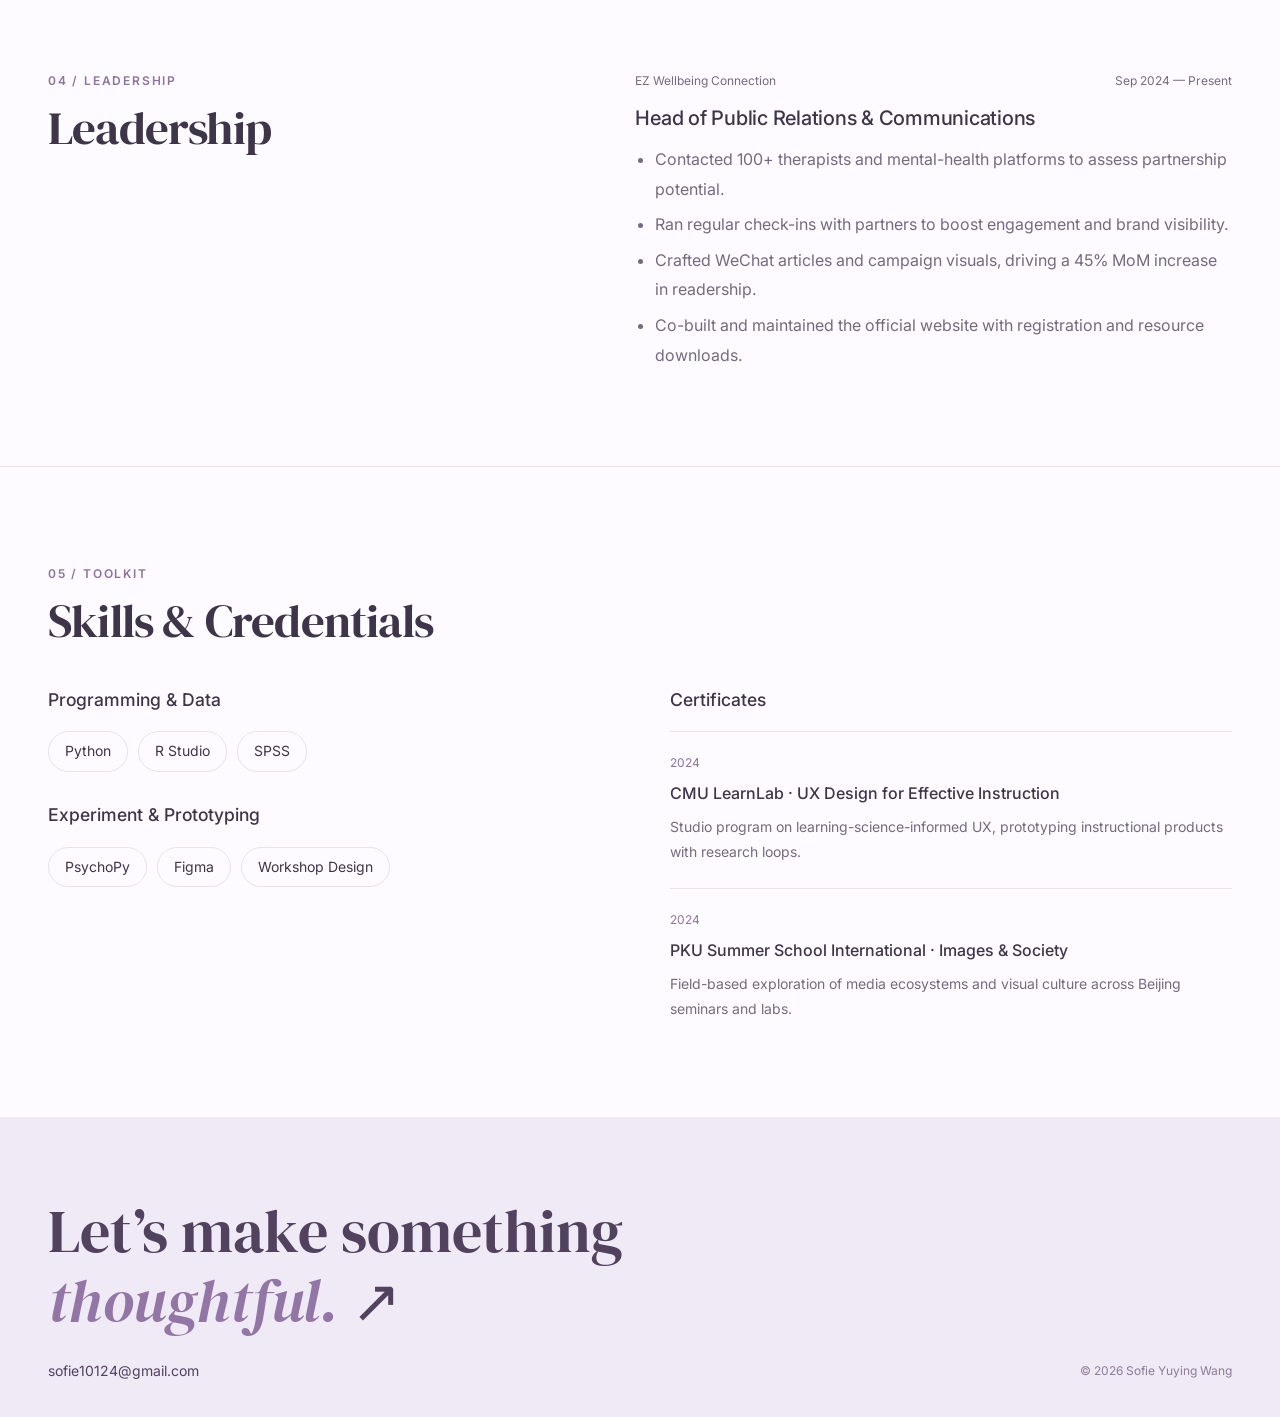
==== commit 58b4317f: "Add Moodie Tales editorial case study — Stage 1 Add nine responsive case-study sections, original PD" ====
--- a/index.html
+++ b/index.html
@@ -283,11 +283,12 @@
             const projects = [
                 {
                     id: 'moodie-tales',
+                    caseStudy: 'moodie-tales.html',
                     title: 'Moodie Tales',
-                    description: 'LLM-powered bedtime stories loop built from observing 3–8-year-olds and surveying parents, turning daily mood keywords into bilingual narratives.',
+                    description: 'A story-based app that helps children aged 3–8 explore emotions through personalized bedtime tales. Follow the research, design process, and usability-led iterations.',
                     pdf: 'portfolios/moodie-tales.pdf',
                     image: 'portfolios/moodie-tales.png',
-                    timeframe: 'Mar 2025 — Jul 2025'
+                    timeframe: 'Personal project · 3 months'
                 },
                 {
                     id: 'quantum-adventure',
@@ -330,7 +331,10 @@
                 media.type = 'button';
                 media.className = 'portfolio-media';
                 media.setAttribute('aria-label', 'Open ' + project.title + ' project preview');
-                media.addEventListener('click', () => openOverlay(project.title, project.pdf));
+                media.addEventListener('click', () => {
+                    if (project.caseStudy) location.href = project.caseStudy;
+                    else openOverlay(project.title, project.pdf);
+                });
                     const img = document.createElement('img');
                 img.alt = `${project.title} preview`;
                 img.src = abs(project.image);
@@ -379,7 +383,10 @@
                 const preview = document.createElement('button');
                 preview.type = 'button'; preview.className = 'btn btn-primary'; preview.textContent = 'View project ↗';
                 preview.setAttribute('aria-label', 'View ' + project.title);
-                preview.addEventListener('click', () => openOverlay(project.title, project.pdf));
+                preview.addEventListener('click', () => {
+                    if (project.caseStudy) location.href = project.caseStudy;
+                    else openOverlay(project.title, project.pdf);
+                });
                 actions.appendChild(preview);
                 download.className = 'btn btn-text';
                 actions.appendChild(download);
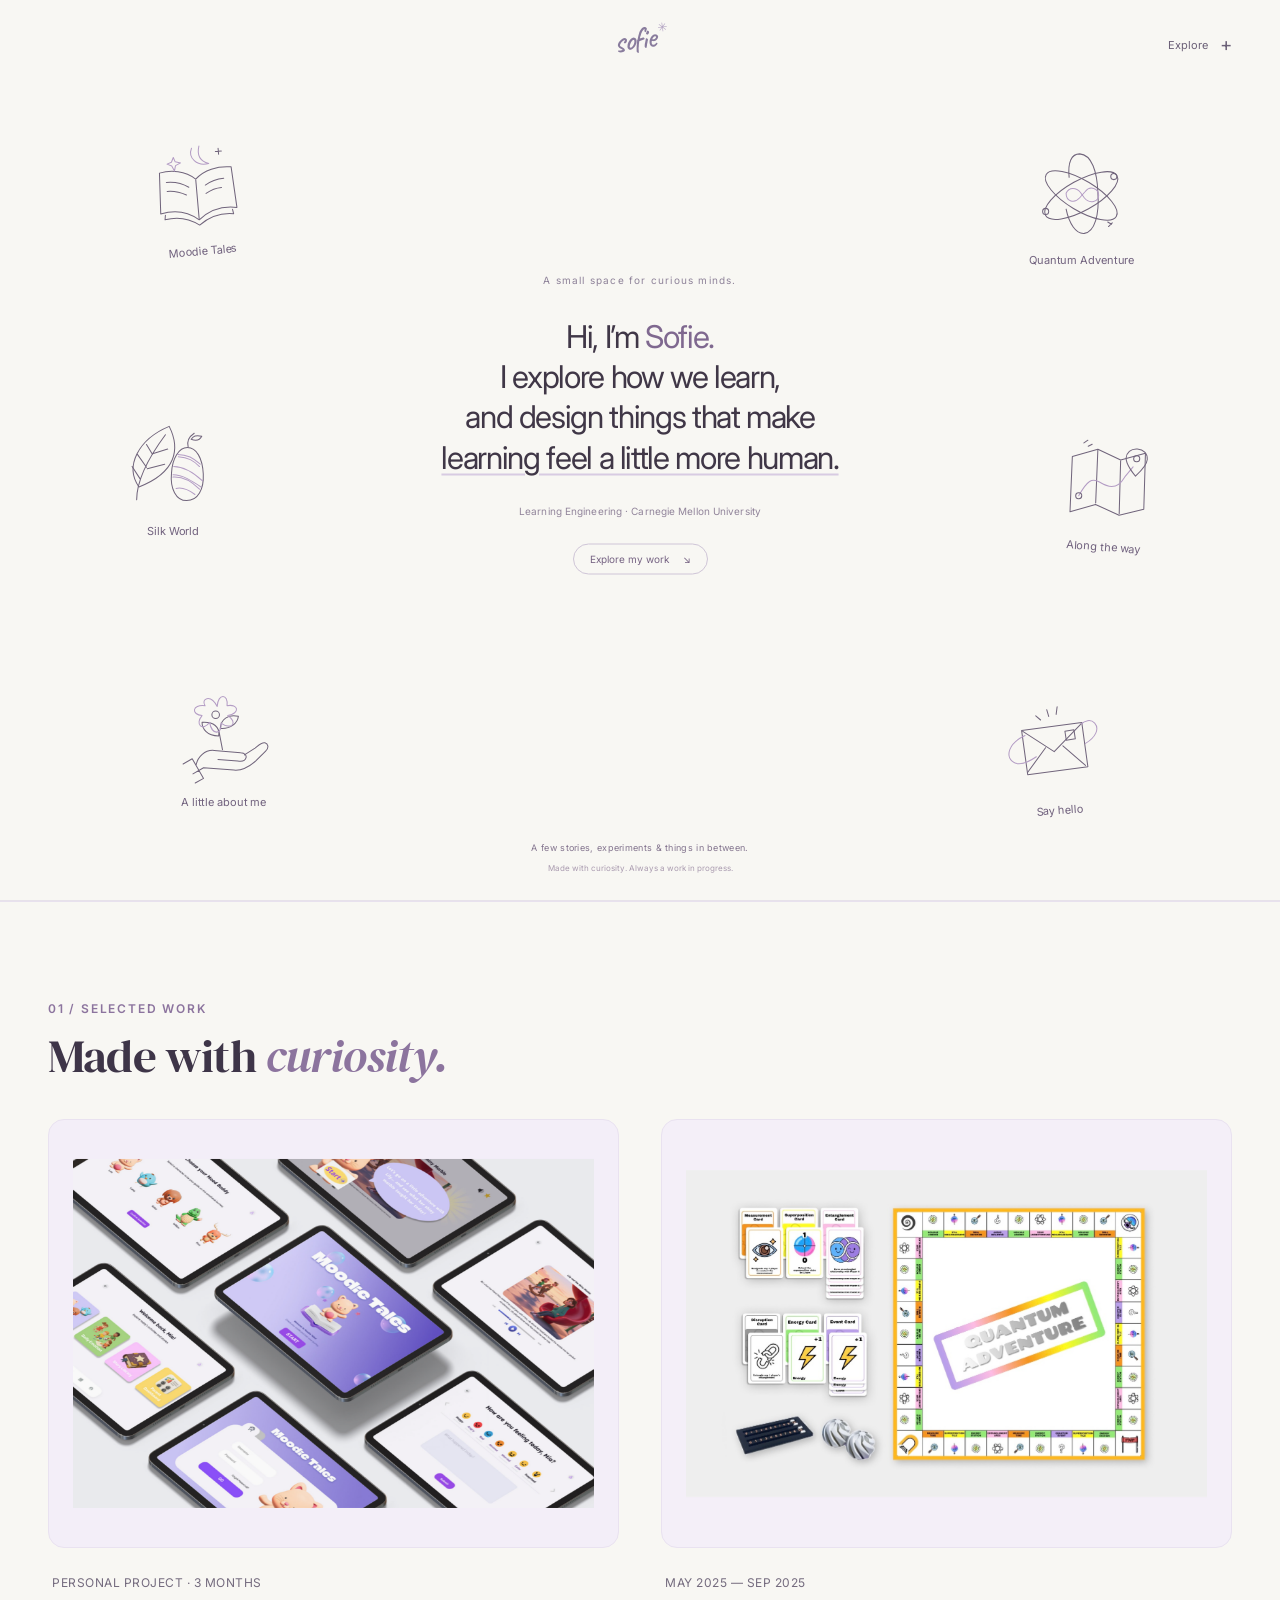
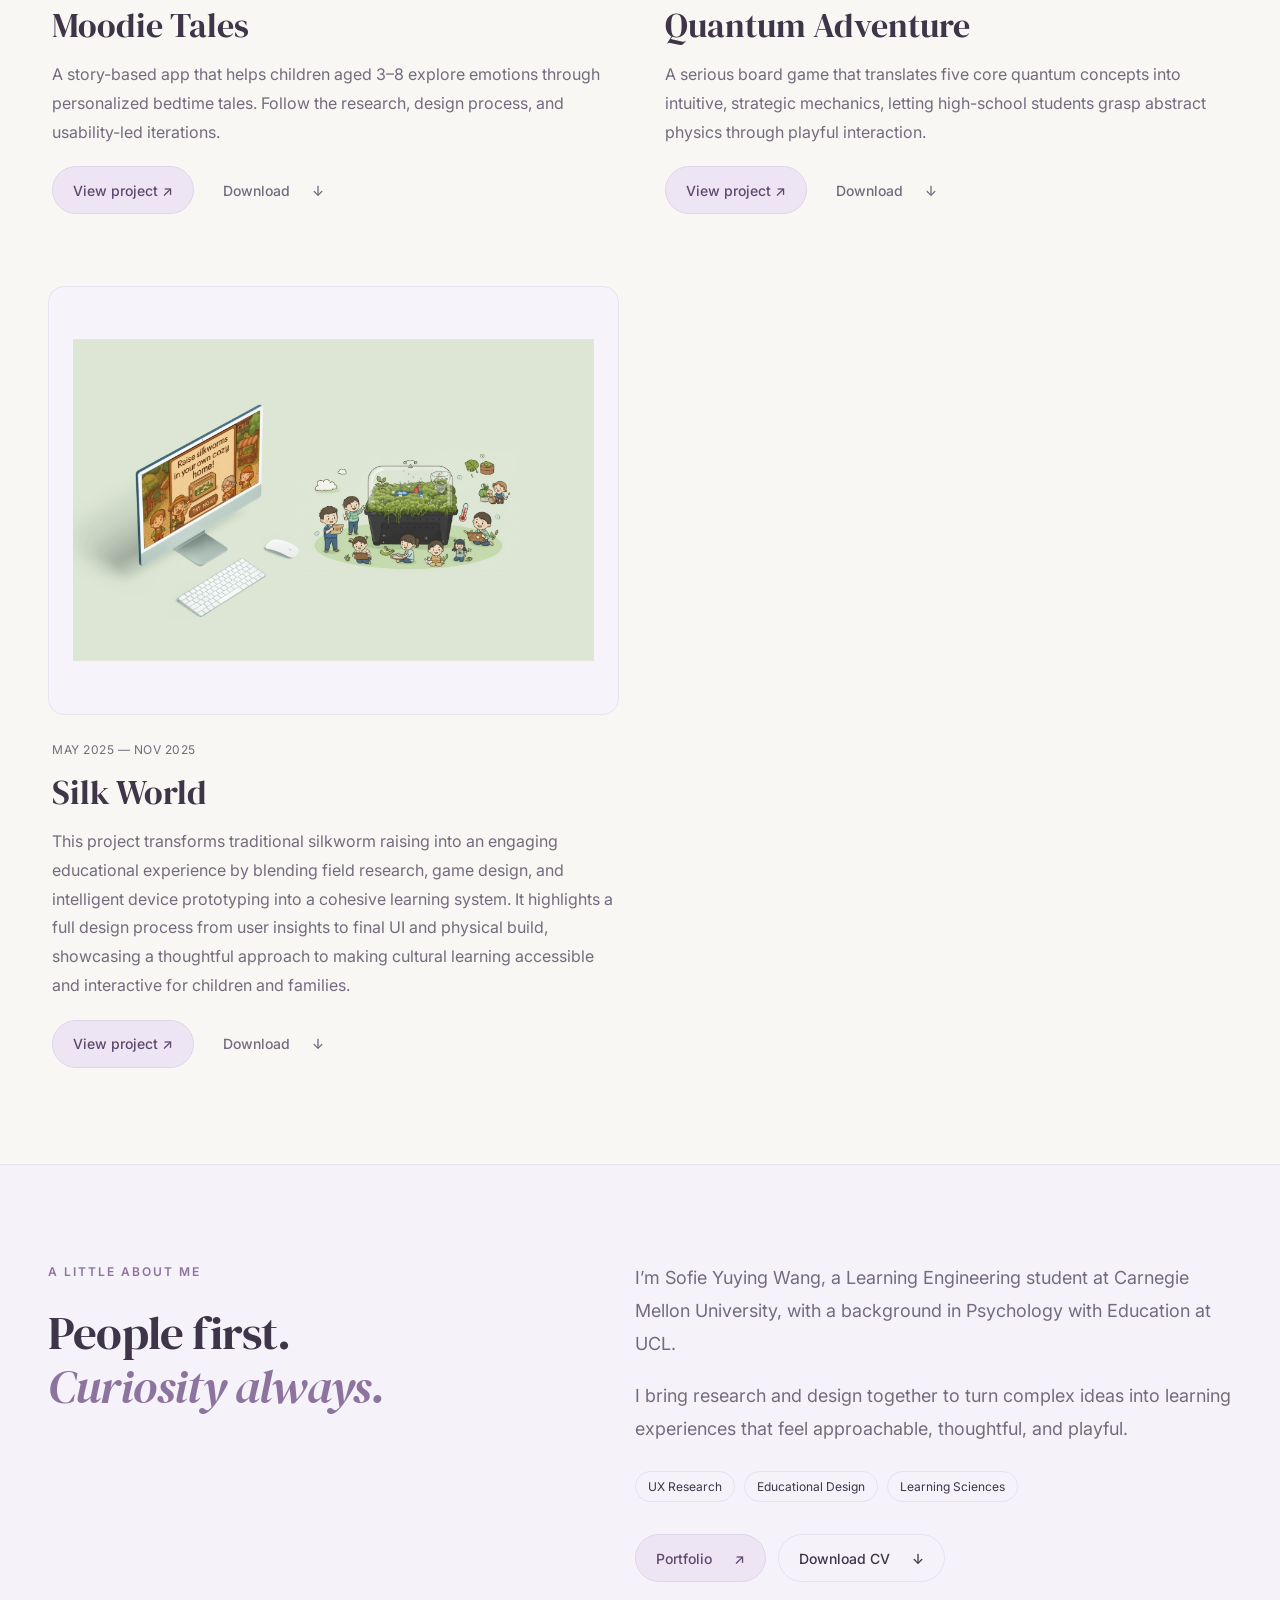
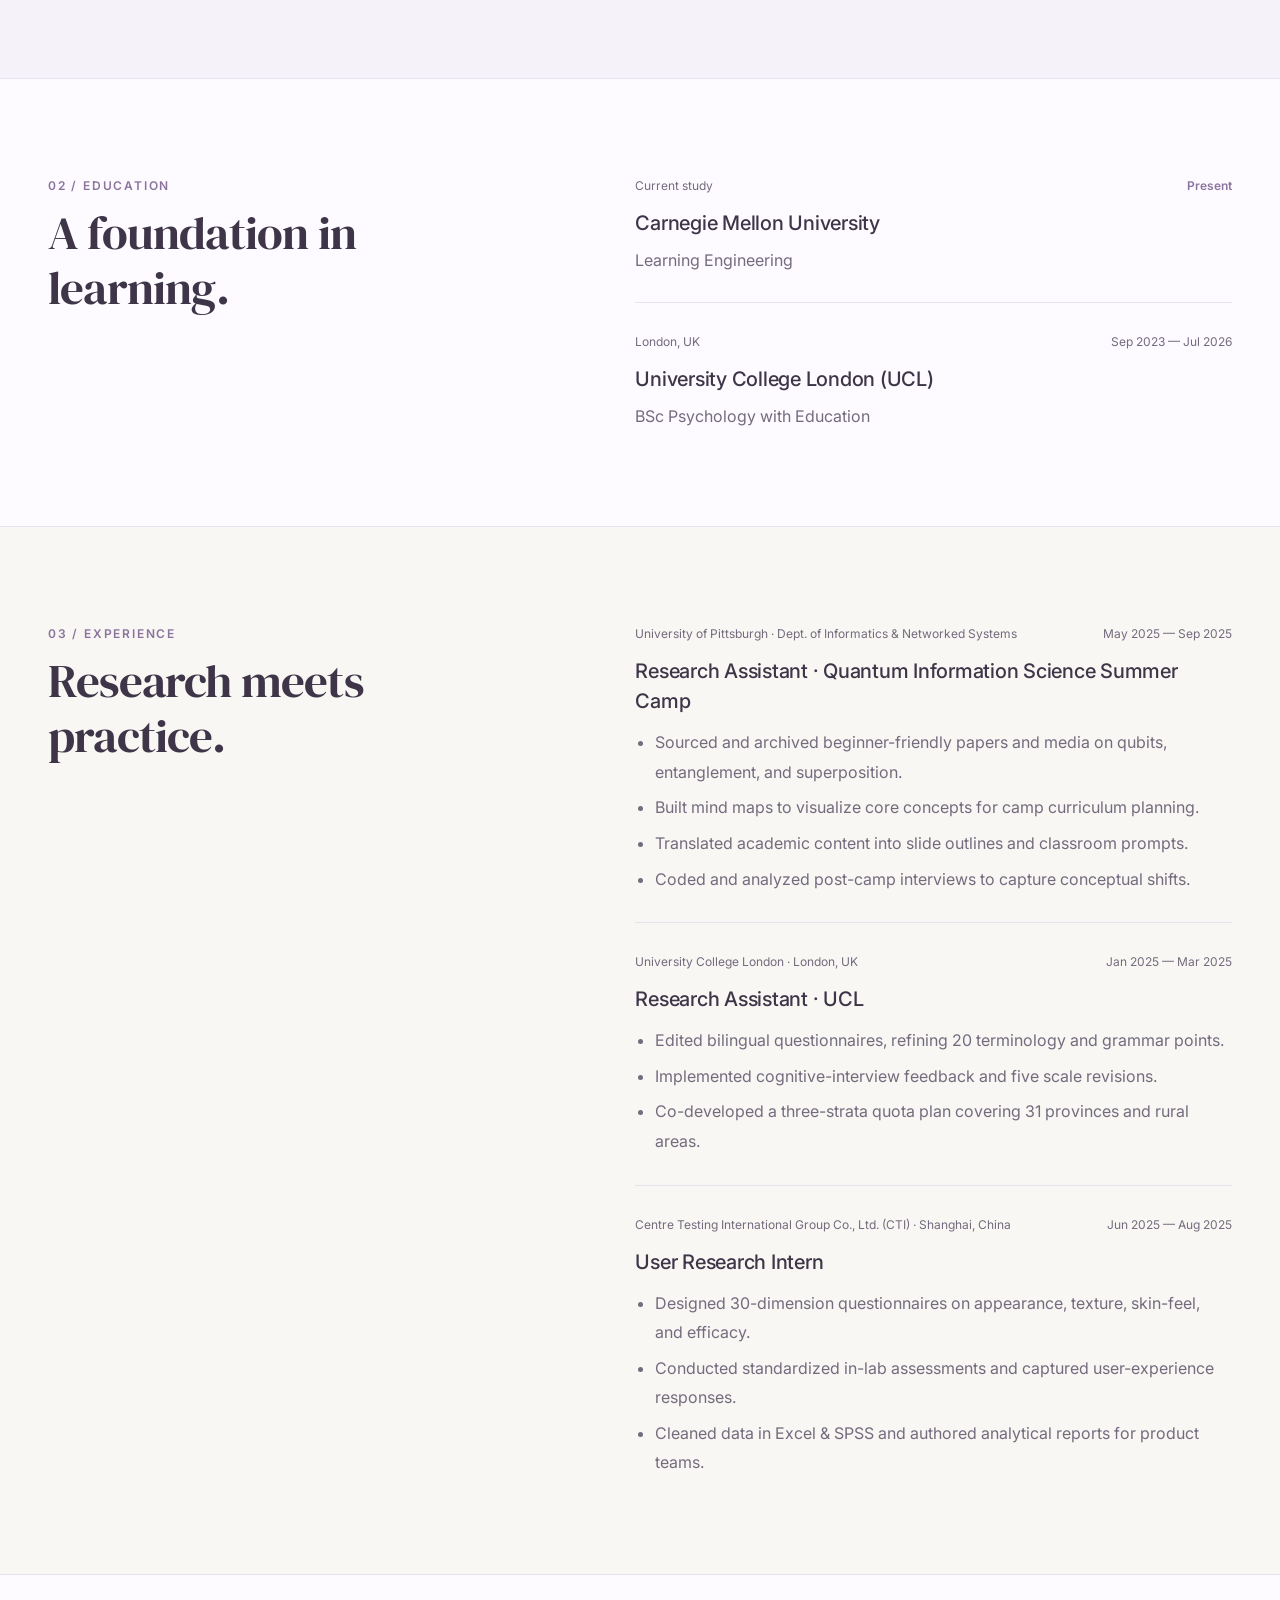
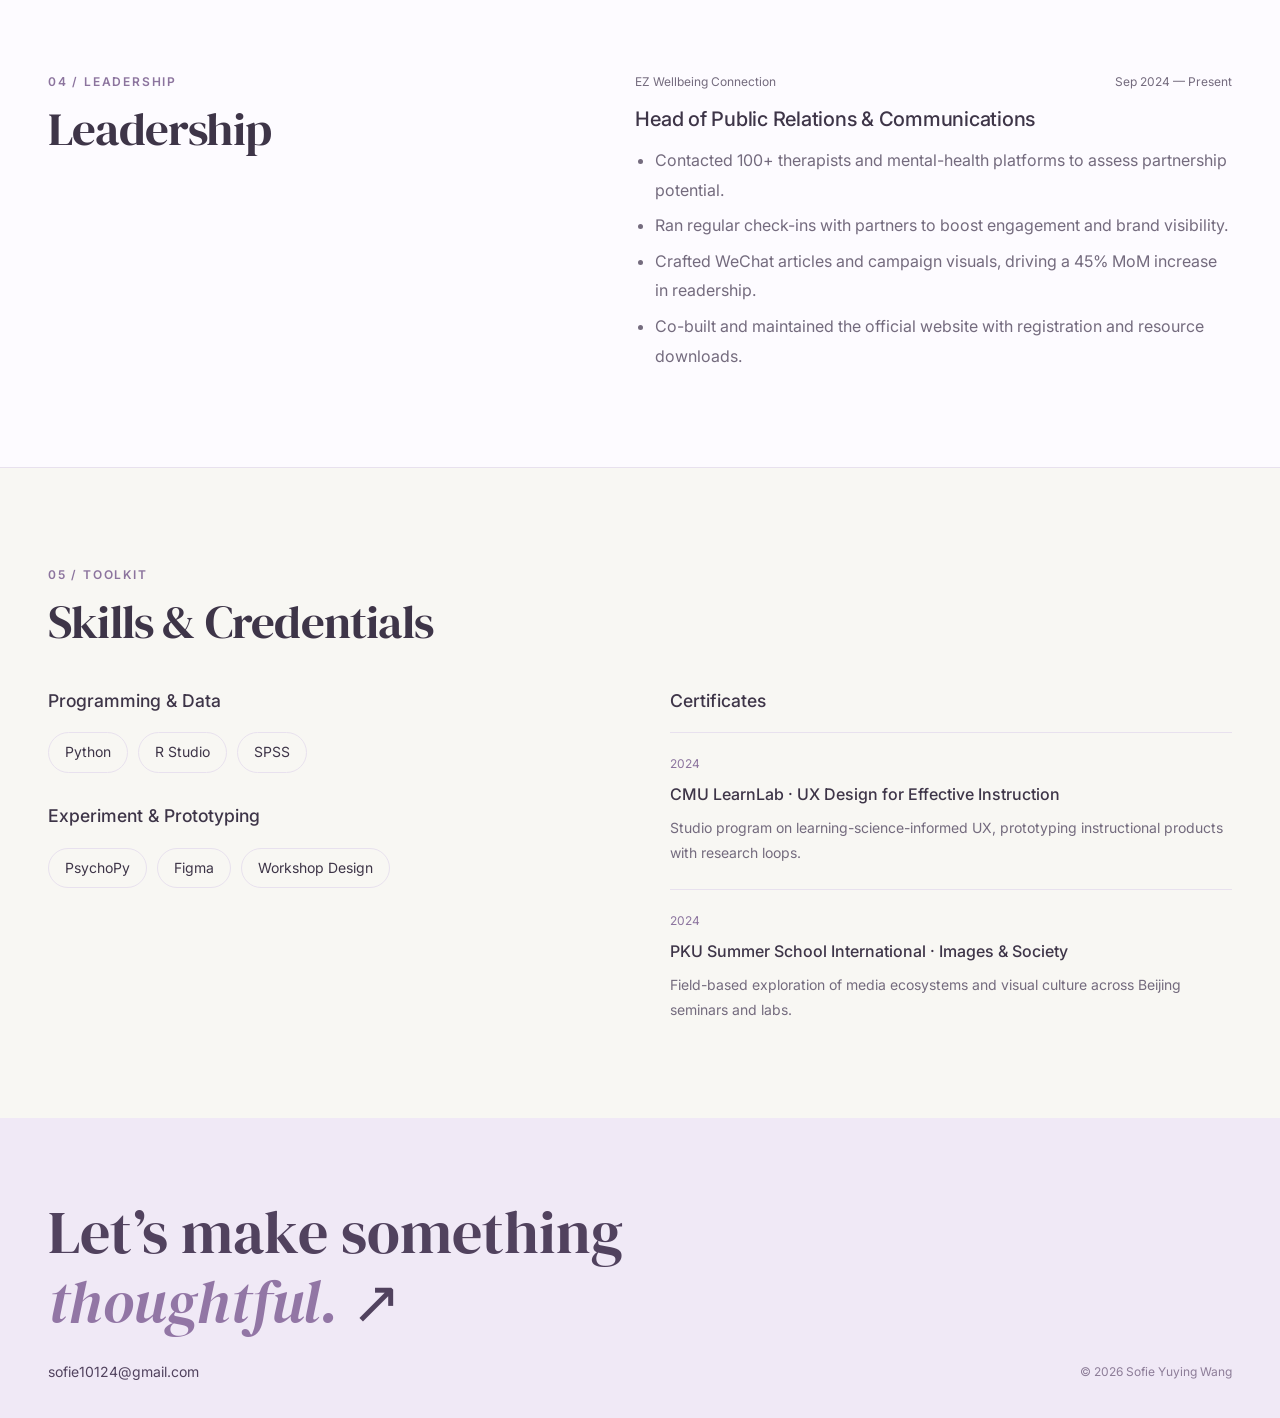
==== commit 5ef56c44: "Replace homepage portrait with original project line drawings" ====
--- a/index.html
+++ b/index.html
@@ -9,14 +9,15 @@
     <link rel="preconnect" href="https://fonts.gstatic.com" crossorigin>
     <link href="https://fonts.googleapis.com/css2?family=Inter:wght@400;500;600&family=DM+Serif+Display:ital@0;1&family=Caveat:wght@500;600&display=swap" rel="stylesheet">
     <link rel="stylesheet" href="styles.css?v=20261025">
+    <link rel="stylesheet" href="home-collage.css?v=20261114-line">
 </head>
 <body>
     <a class="skip-link" href="#work">Skip to projects</a>
     <div class="page">
         <nav class="site-nav" role="navigation" aria-label="Primary">
             <div class="container">
-                <a class="brand" href="#home" aria-label="Sofie Wang home">Sofie<span class="brand-spark" aria-hidden="true">✳</span></a>
-                <button class="menu-toggle" aria-expanded="false" aria-controls="navigation">Menu <span aria-hidden="true">+</span></button>
+                <a class="brand collage-brand" href="#home" aria-label="Sofie Wang home">sofie<span aria-hidden="true">✳</span></a>
+                <button class="menu-toggle" aria-expanded="false" aria-controls="navigation" aria-label="Explore navigation">Explore <span aria-hidden="true">+</span></button>
                 <div class="nav-links" id="navigation">
                     <a class="nav-link" href="#work">Work</a>
                     <a class="nav-link" href="#about">About</a>
@@ -26,35 +27,15 @@
         </div>
     </nav>
 
-        <header id="home" class="hero">
-            <div class="container hero-grid">
-                <div class="hero-intro">
-                    <p class="eyebrow">A curious mind, always.</p>
-                    <h1 class="hero-title">Hi, I’m <span class="hero-name">Sofie<span class="name-underline" aria-hidden="true"></span></span><span class="title-period">.</span></h1>
-                    <p class="hero-body">I explore how we learn.<br>And make it a little more <em>playful.</em></p>
-                    <p class="hero-school">Learning Engineering <span aria-hidden="true">/</span> Carnegie Mellon University</p>
+        <header id="home" class="hero line-home">
+            <div class="line-canvas">
+                <div class="line-intro"><p class="line-welcome">A small space for curious minds.</p>
+                    <h1>Hi, I’m <span>Sofie.</span><br>I explore how we learn,<br>and design things that make<br><em>learning feel a little more human.</em></h1>
+                    <p class="line-school">Learning Engineering · Carnegie Mellon University</p>
+                    <a class="line-read-more" href="#work">Explore my work <span aria-hidden="true">↘</span></a>
                 </div>
-                <div class="portrait-stage" aria-label="Interactive printed portrait of Sofie">
-                    <span class="portrait-edition" aria-hidden="true">PORTRAIT STUDY / 01</span>
-                    <div class="portrait-outline" aria-hidden="true"></div>
-                    <button type="button" class="portrait-card" aria-label="Sofie’s portrait: drag to move, click to change ink, or use arrow keys" aria-describedby="portrait-hint">
-                        <img src="sofie-print-portrait.png" alt="An original lavender screenprint portrait of Sofie, based on her photograph" width="800" height="1000" fetchpriority="high" draggable="false">
-                        <span class="portrait-light" aria-hidden="true"></span>
-                    </button>
-                    <span class="portrait-note" aria-hidden="true">a work in progress.</span>
-                    <div class="portrait-tools">
-                        <p id="portrait-hint">Drag to move · tap to change ink</p>
-                        <button type="button" class="portrait-reset" aria-label="Reset portrait position and ink">Reset ↺</button>
-                    </div>
-                    <div class="ink-selector" role="group" aria-label="Portrait ink">
-                        <button type="button" data-ink="lavender" class="ink-swatch" aria-label="Lavender ink" aria-pressed="true"><span></span></button>
-                        <button type="button" data-ink="graphite" class="ink-swatch" aria-label="Graphite ink" aria-pressed="false"><span></span></button>
-                        <button type="button" data-ink="violet" class="ink-swatch" aria-label="Violet ink" aria-pressed="false"><span></span></button>
-                        <span class="ink-label" aria-live="polite">Lavender / 01</span>
-                    </div>
-                </div>
-            </div>
-            <div class="container hero-bottom"><a class="scroll-cue" href="#work">Scroll to explore <span aria-hidden="true">↓</span></a><span class="hero-signoff">Psychology, design & a little imagination.</span></div>
+                <nav class="doodle-links" aria-label="Explore projects and Sofie’s world"><a class="doodle-link doodle-moodie" href="moodie-tales.html" aria-label="Moodie Tales: Stories & feelings"><svg viewBox="0 0 140 126" aria-hidden="true"><g class="doodle-motion"><path d="M69 55c-13-12-31-15-47-12l-3 54c18-4 36 0 50 12 15-12 32-16 51-12l-3-54c-18-3-36 1-48 12Z"/><path d="M69 56v52M25 99l-1 6c17-3 32 1 45 11 14-10 29-14 46-11l-1-6M30 56c10 0 21 3 29 9M30 68c10 0 18 3 25 7M81 64c8-5 15-7 25-7M81 75c7-4 14-6 21-6"/><path class="doodle-accent" d="M77 12c-4 12 0 20 11 24-16 3-27-10-21-22M42 24l2 6 7 2-7 3-2 7-3-7-6-3 6-2Z"/><path d="M102 17v8m-4-4h8"/></g></svg><span class="doodle-label">Moodie Tales</span><span class="doodle-caption">Stories & feelings <span aria-hidden="true">↗</span></span></a><a class="doodle-link doodle-quantum" href="portfolios/quantum-adventure.pdf" aria-label="Quantum Adventure: Play & possibility"><svg viewBox="0 0 140 126" aria-hidden="true"><g class="doodle-motion orbit-drawing"><ellipse cx="69" cy="65" rx="54" ry="20" transform="rotate(-29 69 65)"/><ellipse cx="69" cy="65" rx="54" ry="20" transform="rotate(31 69 65)"/><path d="M53 41c-2-20 3-31 14-31 16 1 23 24 24 51 2 29-4 52-18 54-11 1-20-13-24-32"/><path class="doodle-accent" d="M49 62c4-8 13-8 19-1l5 7c7 9 19 5 19-3 0-9-11-14-18-5l-7 8c-7 8-18 5-18-6Z"/><circle cx="22" cy="86" r="4"/><circle cx="112" cy="40" r="4"/><path d="M104 100l5 3m-4 3 5-5"/></g></svg><span class="doodle-label">Quantum Adventure</span><span class="doodle-caption">Play & possibility <span aria-hidden="true">↗</span></span></a><a class="doodle-link doodle-silk" href="portfolios/silk-world.pdf" aria-label="Silk World: Nature & connection"><svg viewBox="0 0 140 126" aria-hidden="true"><g class="doodle-motion"><path d="M25 92C6 65 24 29 65 12c15 30 9 61-40 80Z"/><path d="M22 109c0-28 18-59 38-86M27 82 16 65m19 1L23 49m20 0-8-13M36 68l23-6M43 48l20-6"/><path d="M89 40c-11 0-20 14-21 34-2 20 6 36 20 36 15 0 23-15 22-35-1-21-9-35-21-35Z"/><path class="doodle-accent" d="M77 52c13 1 20 5 28 13M71 65c14 0 26 8 38 19M70 79c13-1 26 7 35 16M74 94c8-2 17 2 25 8M76 49c13 0 21 5 30 13M70 76c13 0 25 8 37 16"/><path d="M90 39c-2-8 2-14 8-18M94 29c8 3 12 0 14-4-8-2-11 0-14 4Z"/></g></svg><span class="doodle-label">Silk World</span><span class="doodle-caption">Nature & connection <span aria-hidden="true">↗</span></span></a><a class="doodle-link doodle-about" href="#about" aria-label="A little about me: The person behind the work"><svg viewBox="0 0 140 126" aria-hidden="true"><g class="doodle-motion"><path d="M33 102c2-12 12-21 24-20l35 3c6 0 8 4 7 7-1 4-5 5-11 4l-26-2M29 113l14-8 40 3c10 1 21-5 29-12l13-13c5-5 3-10-1-11-4-1-8 3-13 7l-14 9M16 100l12-7 15 26-11 6"/><path d="M68 81 63 55M63 63c-16 0-22-10-22-18 15-1 24 6 22 18ZM65 53c14 1 23-7 24-16-14-3-23 4-24 16Z"/><path class="doodle-accent" d="M61 24c-9-17-22-10-16-1-18-2-18 12-4 13-10 12 1 21 10 9 3 18 17 16 15 1 14 10 23-1 9-10 17-3 14-16-1-13 2-16-12-17-13 1Z"/><circle cx="59" cy="35" r="5"/></g></svg><span class="doodle-label">A little about me</span><span class="doodle-caption">The person behind the work <span aria-hidden="true">↗</span></span></a><a class="doodle-link doodle-experience" href="#experience" aria-label="Along the way: Research & experience"><svg viewBox="0 0 140 126" aria-hidden="true"><g class="doodle-motion"><path d="m21 34 33-12 31 12 32-11 3 74-32 10-32-12-33 12Z"/><path d="m54 23 2 70M85 35l3 70"/><path class="doodle-accent route-line" d="M33 85c10-21 16-25 26-20s23 11 33-9l10-14"/><circle cx="33" cy="85" r="4"/><path d="M106 18c-9 0-14 6-14 13 0 9 14 23 14 23s14-15 14-23c0-8-6-13-14-13Z"/><circle cx="106" cy="31" r="4"/><path d="m35 15 5-4m1 8 5-3"/></g></svg><span class="doodle-label">Along the way</span><span class="doodle-caption">Research & experience <span aria-hidden="true">↗</span></span></a><a class="doodle-link doodle-contact" href="#contact" aria-label="Say hello: Good things start with a conversation"><svg viewBox="0 0 140 126" aria-hidden="true"><g class="doodle-motion"><path d="m27 42 80-5 4 59-80 5Z"/><path class="letter-flap" d="m28 43 40 30 39-35M31 98l26-31m51 27L80 66"/><path class="doodle-accent" d="M31 49C8 58 4 74 12 82c7 7 20 3 32-4M110 65c14-7 20-18 14-26-5-6-13-4-18 0"/><path d="m62 17 2 9m12-12-2 10M47 24l6 6"/><path d="m84 47 12-1 1 12-12 1Z"/></g></svg><span class="doodle-label">Say hello</span><span class="doodle-caption">Good things start with a conversation <span aria-hidden="true">↗</span></span></a></nav><div class="line-footer"><p>A few stories, experiments &amp; things in between.</p><span>Made with curiosity. Always a work in progress.</span></div>
+            </div>
         </header>
 
         <main>
@@ -421,6 +402,6 @@
             loadPortfolios();
         });
     </script>
-    <script src="interactions.js?v=20261025" defer></script>
+    <script src="home-collage.js?v=20261114-line" defer></script>
 </body>
 </html>
--- a/home-collage.css
+++ b/home-collage.css
@@ -0,0 +1,30 @@
+/* Homepage: an illustrated index, drawn in SVG from the existing project themes. */
+body{background:#f8f7f3;}
+.site-nav{position:relative;background:#f8f7f3;backdrop-filter:none;border:0;z-index:12;}
+.site-nav .container{position:relative;display:flex;justify-content:center;min-height:78px;}
+.site-nav .collage-brand{display:block;font:500 32px/1 Caveat,cursive;letter-spacing:-1px;color:#897c9d;transform:rotate(-8deg);}
+.collage-brand>span{font:400 12px var(--sans);display:inline-block;vertical-align:top;margin:0 0 0 3px;color:#b3a4c3;}
+.site-nav .menu-toggle{position:absolute;right:0;top:23px;display:flex;align-items:center;gap:12px;border:0;background:transparent;padding:10px 0;font:400 11px var(--sans);color:#6c6178;min-height:40px;}
+.menu-toggle span{font-size:19px;font-weight:400;transition:transform 220ms;}.menu-toggle[aria-expanded=true] span{transform:rotate(45deg);}
+.site-nav .nav-links{position:absolute;right:0;left:auto;top:69px;display:none;min-width:180px;padding:15px 22px;background:#fbfaf7;border:1px solid #e2dce7;border-radius:16px;box-shadow:0 8px 30px #36204708;}
+.site-nav .nav-links.is-open{display:flex;flex-direction:column;gap:4px;}
+.site-nav .nav-link{font:400 12px/1.6 var(--sans);padding:8px 0;color:#64576f;}.site-nav .nav-link.active:after{display:none;}
+.line-home.hero{padding:0;min-height:0;border-bottom:1px solid #e7e2ea;background:#f8f7f3;overflow:hidden;}
+.line-canvas{position:relative;width:min(1260px,100%);height:clamp(590px,calc(100svh - 78px),850px);margin:auto;}
+.line-intro{position:absolute;left:50%;top:42%;transform:translate(-50%,-50%);width:560px;text-align:center;z-index:2;}
+.line-welcome{font:400 10px/1.7 var(--sans);letter-spacing:1.2px;color:#8e8299;margin-bottom:28px;}
+.line-intro h1{font:400 clamp(25px,2.45vw,35px)/1.28 var(--sans);letter-spacing:-1.35px;color:#403747;}
+.line-intro h1>span{color:#7f688f;}.line-intro h1 em{font-style:normal;text-decoration:underline;text-decoration-color:#d8cbe2;text-decoration-thickness:2px;text-underline-offset:5px;}
+.line-school{font-size:10px;letter-spacing:.1px;color:#92859b;margin-top:25px;}
+.line-read-more{display:inline-flex;align-items:center;gap:14px;margin-top:24px;padding:7px 16px;border:1px solid #cfc5d7;border-radius:30px;font:400 10px/1.5 var(--sans);color:#766383;transition:background 220ms,border-color 220ms;}
+.line-read-more:hover{background:#ece5f2;border-color:#bba9ca;}
+.doodle-links{display:contents;}.doodle-link{position:absolute;width:150px;text-align:center;color:#71627e;z-index:3;padding:6px 10px;transform:translate(var(--mx,0px),var(--my,0px));transition:transform 220ms;outline-offset:6px;border-radius:16px;}
+.doodle-link svg{display:block;width:106px;height:104px;margin:0 auto 6px;fill:none;stroke:#71657c;stroke-width:1.35;stroke-linecap:round;stroke-linejoin:round;overflow:visible;transition:transform 250ms;}
+.doodle-motion{transform-box:fill-box;transform-origin:center;transition:transform 250ms;}.doodle-accent{stroke:#b49dc5;}.doodle-label{display:block;font:400 11px/1.6 var(--sans);letter-spacing:-.1px;}.doodle-caption{display:block;position:absolute;left:50%;top:100%;transform:translate(-50%,4px);white-space:nowrap;font-size:9px;line-height:1.6;color:#9a82ab;opacity:0;transition:opacity 220ms,transform 220ms;pointer-events:none;}
+.doodle-link:hover .doodle-caption,.doodle-link:focus-visible .doodle-caption{opacity:1;transform:translate(-50%,0);}.doodle-link:hover svg,.doodle-link:focus-visible svg{transform:translateY(-4px);}.doodle-link:hover .doodle-motion,.doodle-link:focus-visible .doodle-motion{transform:rotate(-4deg);}.doodle-quantum:hover .orbit-drawing,.doodle-quantum:focus-visible .orbit-drawing{transform:rotate(10deg);}.doodle-contact:hover .letter-flap{stroke:#b49dc5;}.doodle-link:focus-visible,.line-read-more:focus-visible{outline:2px solid #b69bc9;}
+.doodle-moodie{left:9%;top:6%;transform:rotate(-5deg) translate(var(--mx,0px),var(--my,0px));}.doodle-quantum{right:9%;top:7%;}.doodle-silk{left:7%;top:40%;}.doodle-experience{right:7%;top:42%;transform:rotate(4deg) translate(var(--mx,0px),var(--my,0px));}.doodle-about{left:11%;top:73%;}.doodle-contact{right:11%;top:74%;transform:rotate(-4deg) translate(var(--mx,0px),var(--my,0px));}
+.line-footer{position:absolute;bottom:25px;left:50%;transform:translateX(-50%);text-align:center;width:380px;}.line-footer p{font-size:9px;letter-spacing:.3px;color:#83748e;}.line-footer>span{display:block;font-size:8px;color:#a99aaf;margin-top:5px;}.reading-progress{position:fixed;top:0;left:0;right:0;height:2px;background:#c6b4d4;transform-origin:left;z-index:30;}
+@media(max-width:1000px){.line-canvas{height:680px;}.line-intro{width:440px;top:41%;}.line-intro h1{font-size:28px;letter-spacing:-1px;}.doodle-link{width:130px;}.doodle-link svg{width:90px;height:90px;}.doodle-moodie{left:4%;}.doodle-quantum{right:4%;}.doodle-silk{left:1%;top:42%;}.doodle-experience{right:1%;top:43%;}.doodle-about{left:7%;top:72%;}.doodle-contact{right:7%;top:73%;}}
+@media(max-width:700px){.site-nav .container{width:calc(100% - 44px);min-height:72px;}.site-nav .collage-brand{font-size:30px;}.site-nav .menu-toggle{top:17px;font-size:10px;}.site-nav .nav-links{top:61px;}.line-canvas{height:auto;min-height:calc(100svh - 72px);padding:40px 23px 28px;display:flex;flex-direction:column;gap:45px;}.line-intro{position:static;transform:none;width:100%;padding:0;}.line-welcome{font-size:9px;letter-spacing:.5px;margin-bottom:25px;}.line-intro h1{font-size:clamp(23px,5.8vw,31px);letter-spacing:-.9px;line-height:1.35;}.line-school{font-size:9px;line-height:1.7;margin:23px auto 0;max-width:260px;}.line-read-more{margin-top:23px;font-size:10px;padding:10px 17px;min-height:44px;}.doodle-links{display:grid;grid-template-columns:repeat(3,minmax(0,1fr));gap:28px 10px;align-items:start;}.doodle-link{position:relative;left:auto;right:auto;top:auto;width:100%;padding:5px 0;transform:none;}.doodle-link svg{width:80px;height:80px;margin-bottom:8px;}.doodle-label{font-size:9px;letter-spacing:-.1px;}.doodle-caption{display:none;}.line-footer{position:static;transform:none;width:100%;margin-top:0;}.line-footer p{font-size:8px;}.line-footer>span{font-size:8px;margin-top:7px;}}
+@media(max-width:360px){.line-canvas{padding-inline:20px;}.line-intro h1{font-size:23px;}.doodle-links{grid-template-columns:repeat(2,minmax(0,1fr));gap:25px;}.doodle-label{font-size:10px;}}
+@media(prefers-reduced-motion:reduce){.line-home *, .site-nav *{transition:none!important;animation:none!important;}.doodle-link:hover svg,.doodle-link:focus-visible svg,.doodle-link:hover .doodle-motion,.doodle-link:focus-visible .doodle-motion{transform:none;}}
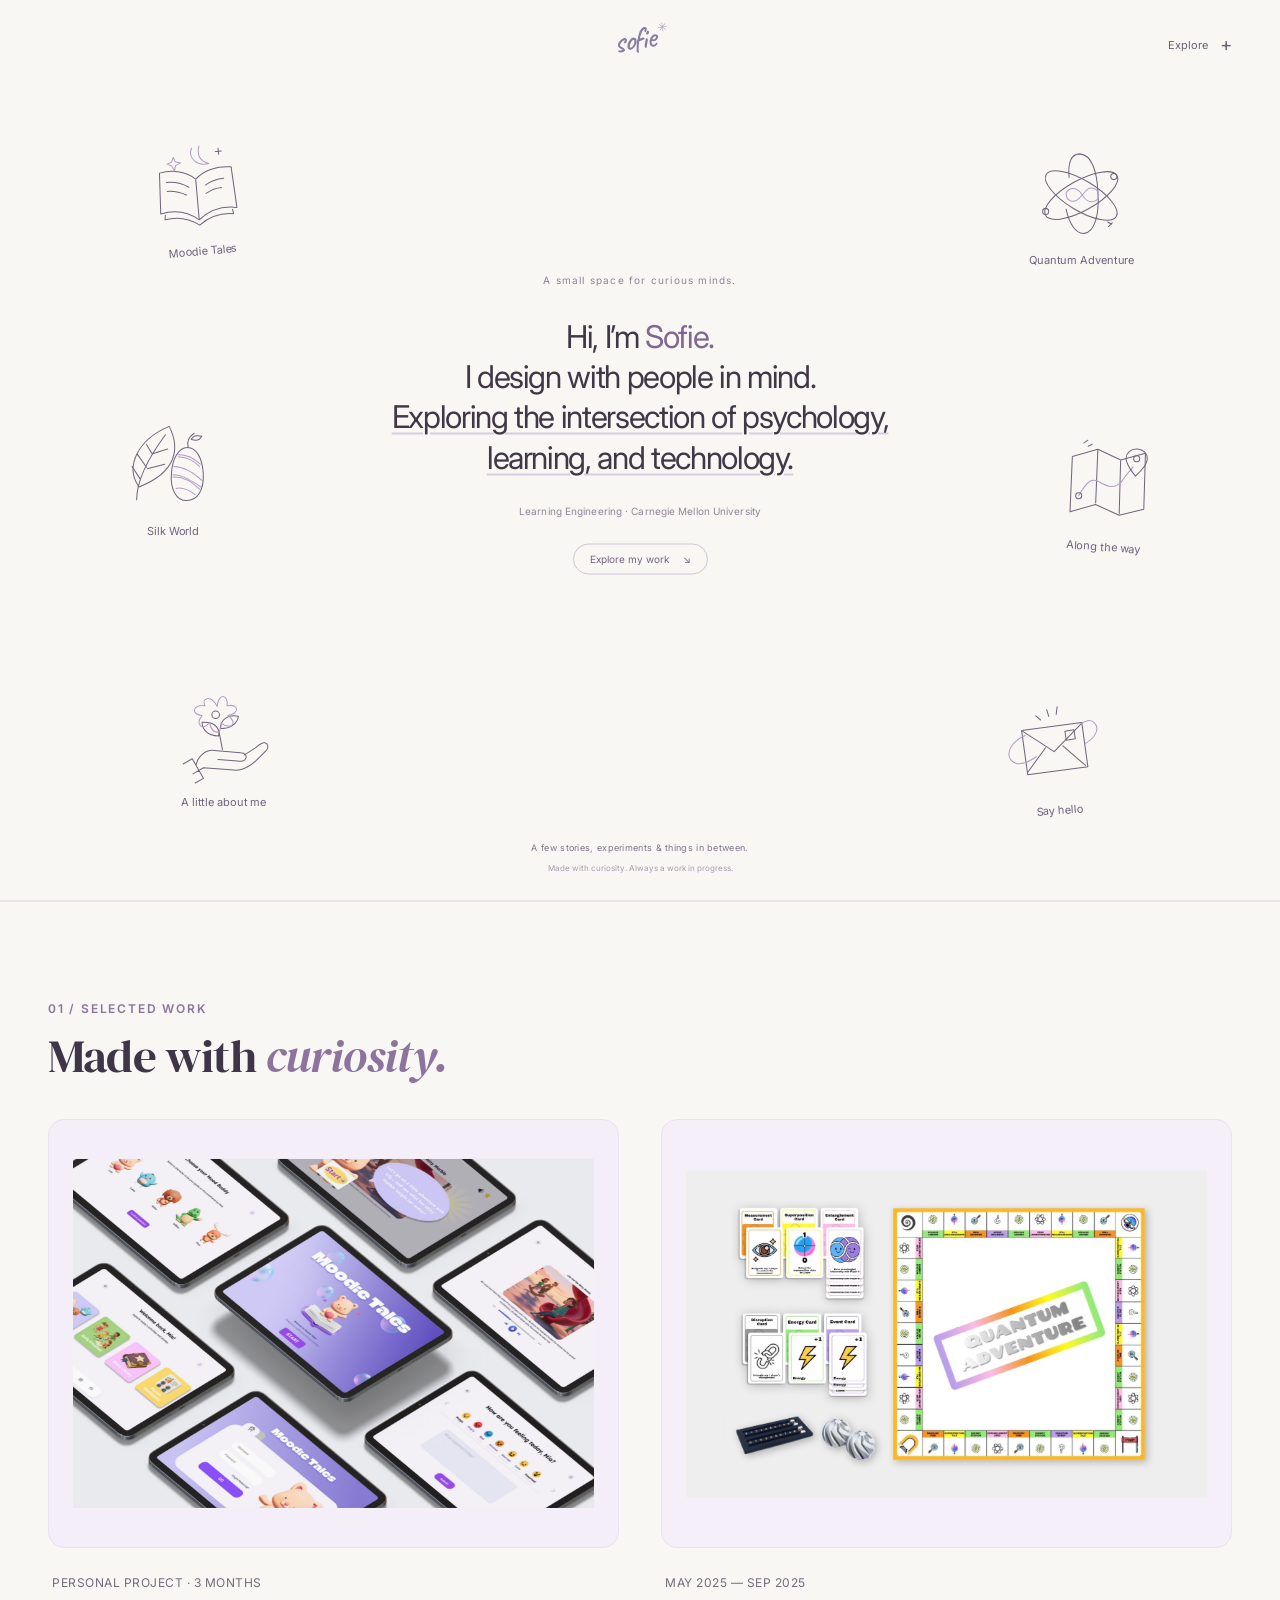
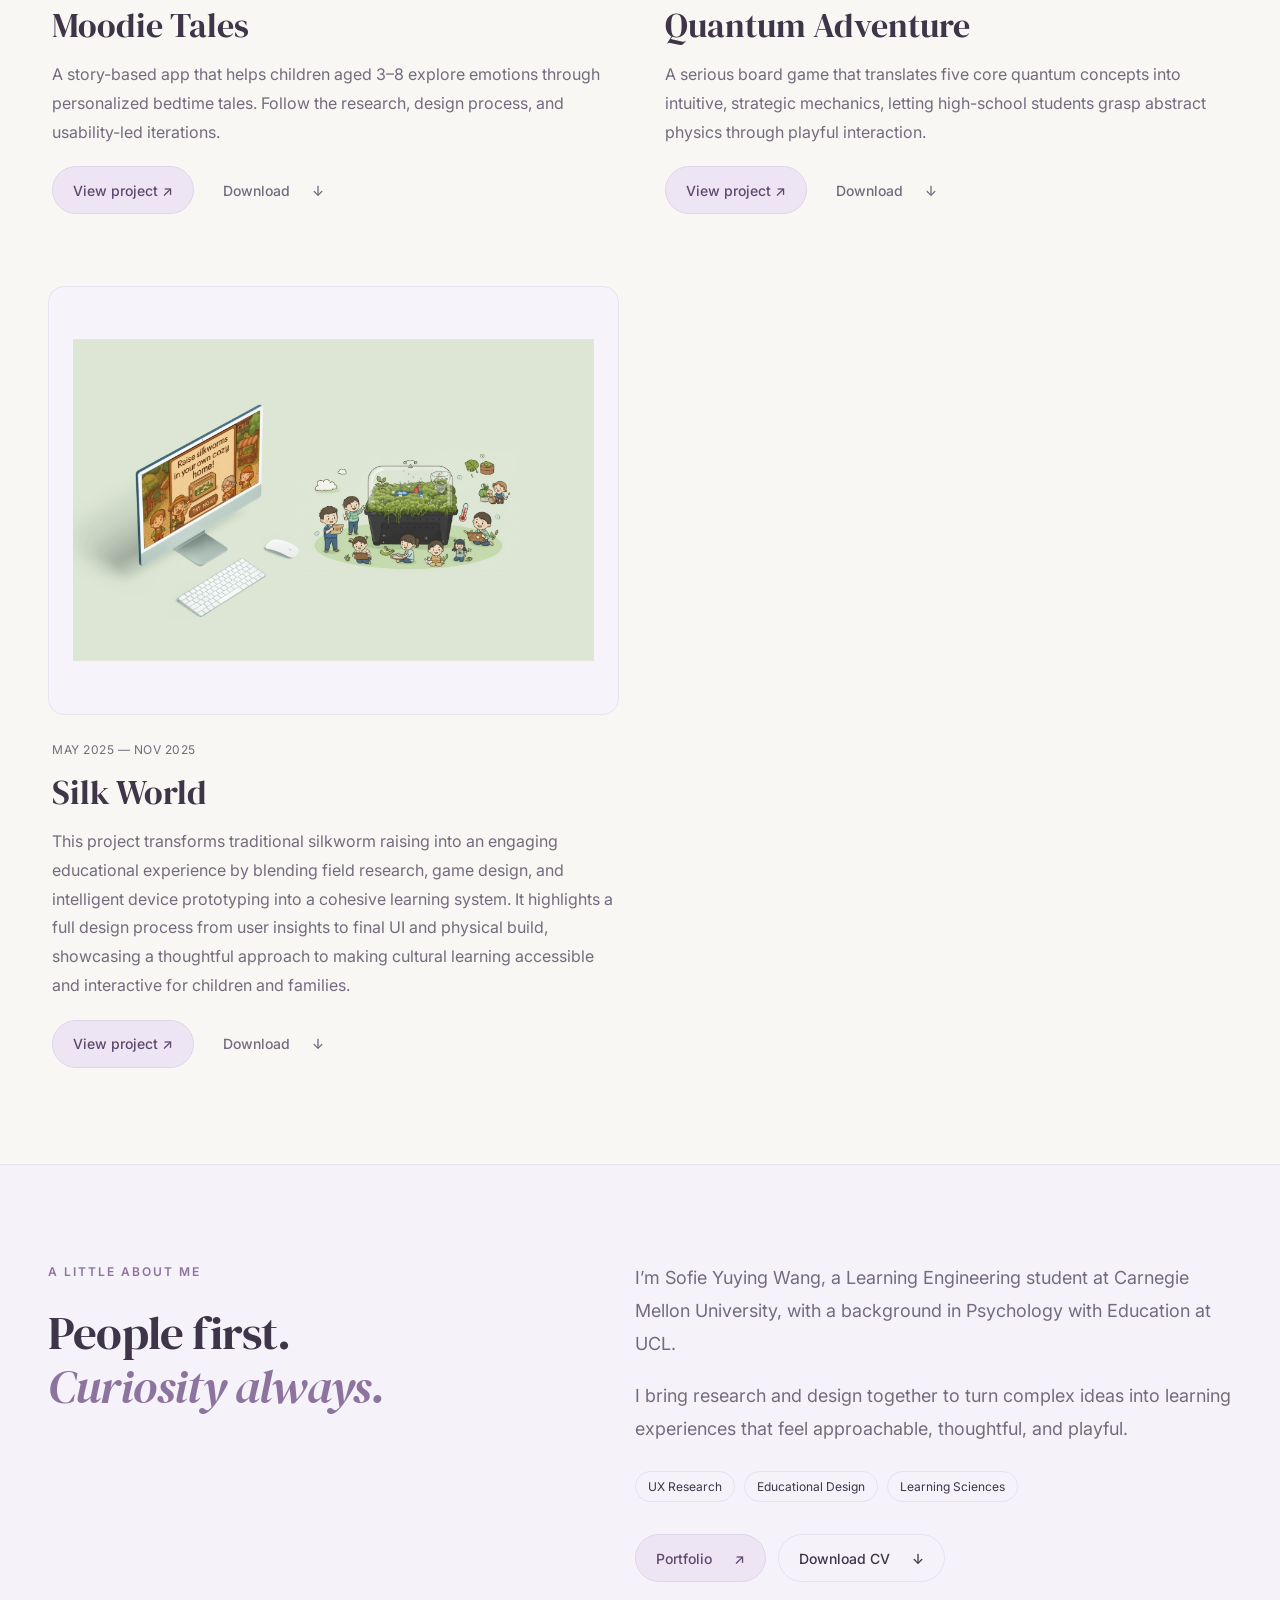
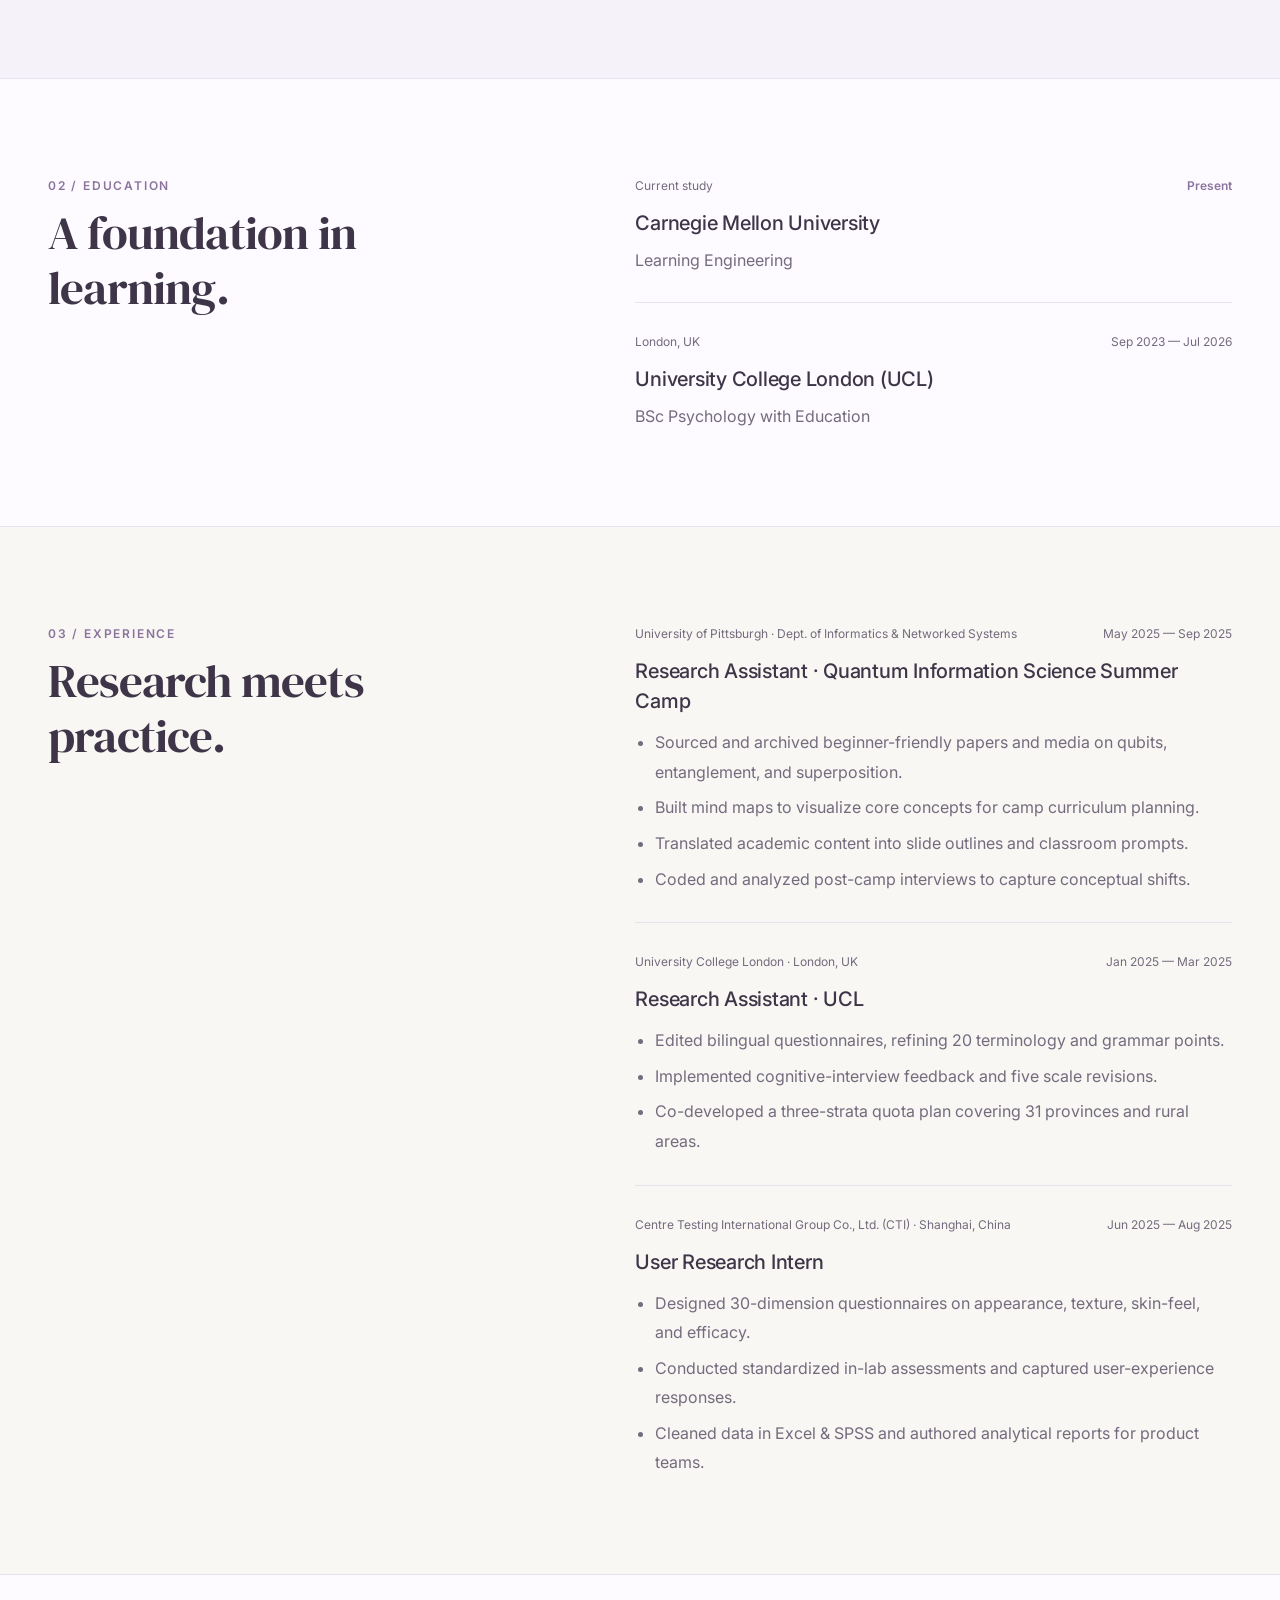
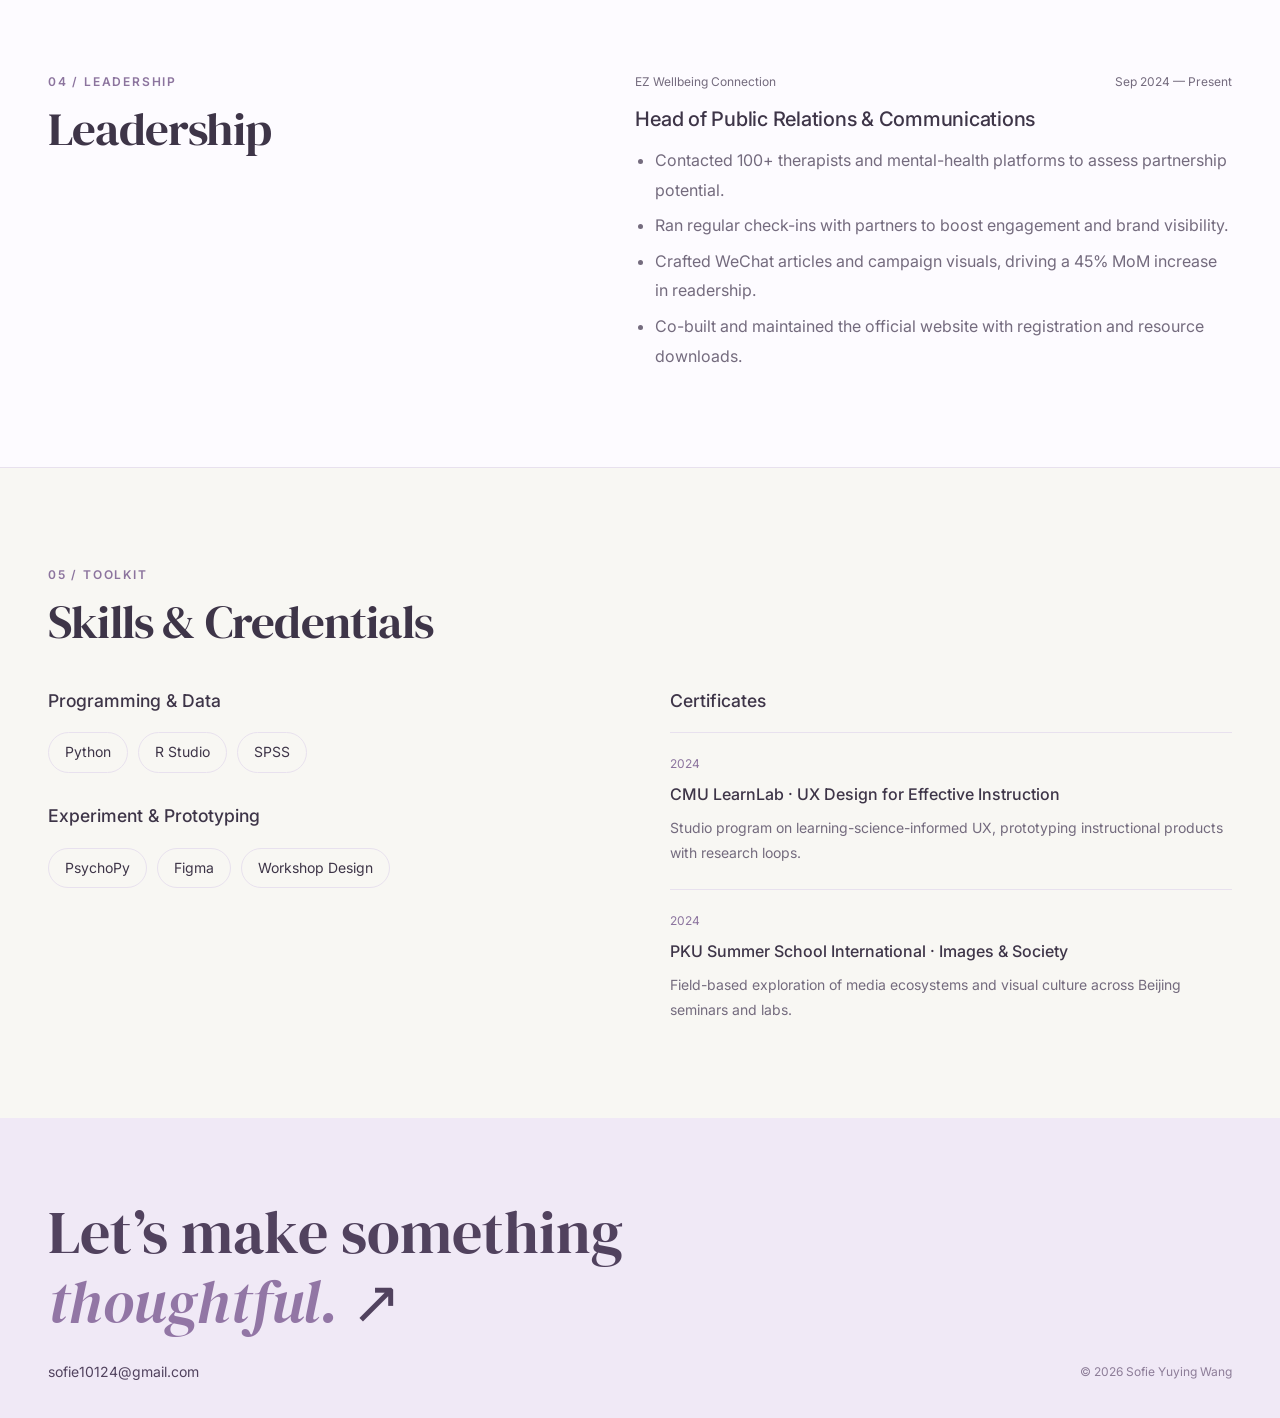
==== commit d6ed2946: "Update homepage introduction copy" ====
--- a/index.html
+++ b/index.html
@@ -30,7 +30,7 @@
         <header id="home" class="hero line-home">
             <div class="line-canvas">
                 <div class="line-intro"><p class="line-welcome">A small space for curious minds.</p>
-                    <h1>Hi, I’m <span>Sofie.</span><br>I explore how we learn,<br>and design things that make<br><em>learning feel a little more human.</em></h1>
+                    <h1>Hi, I’m <span>Sofie.</span><br>I design with people in mind.<br><em>Exploring the intersection of psychology, learning, and technology.</em></h1>
                     <p class="line-school">Learning Engineering · Carnegie Mellon University</p>
                     <a class="line-read-more" href="#work">Explore my work <span aria-hidden="true">↘</span></a>
                 </div>
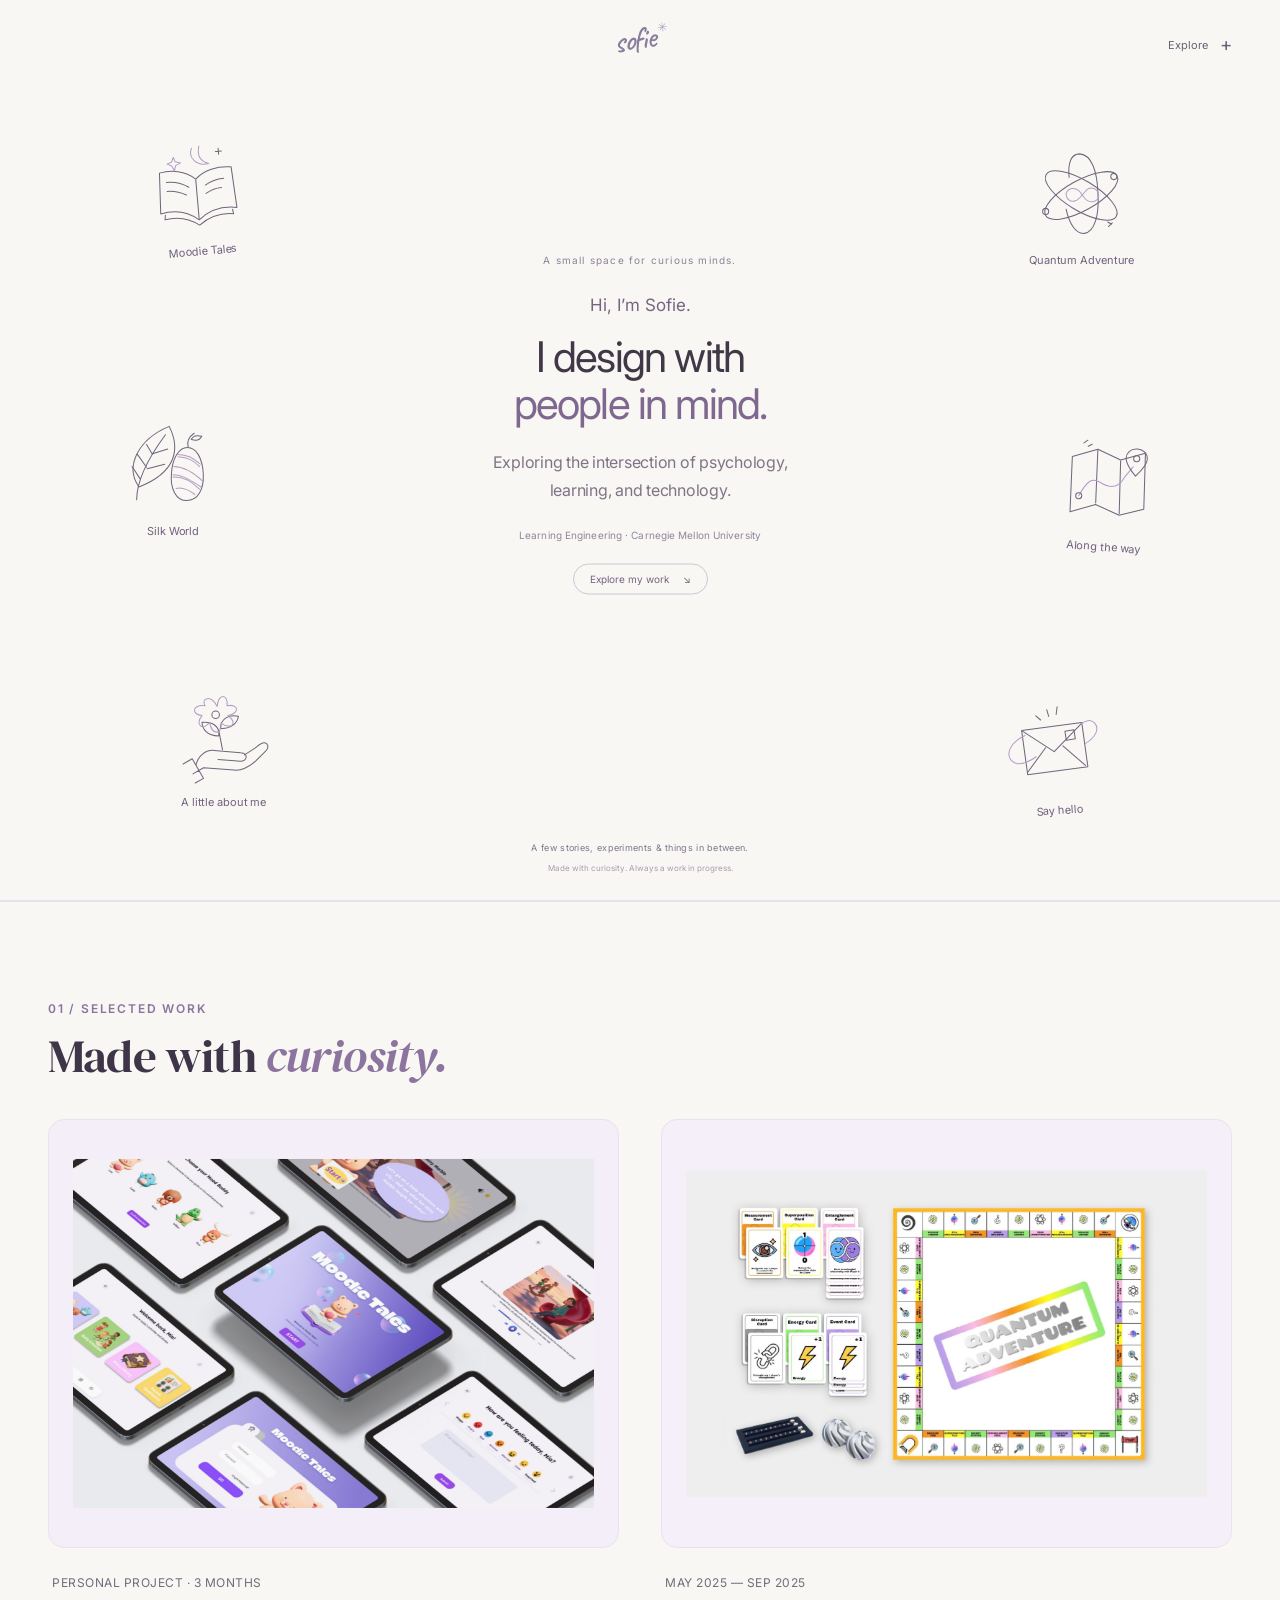
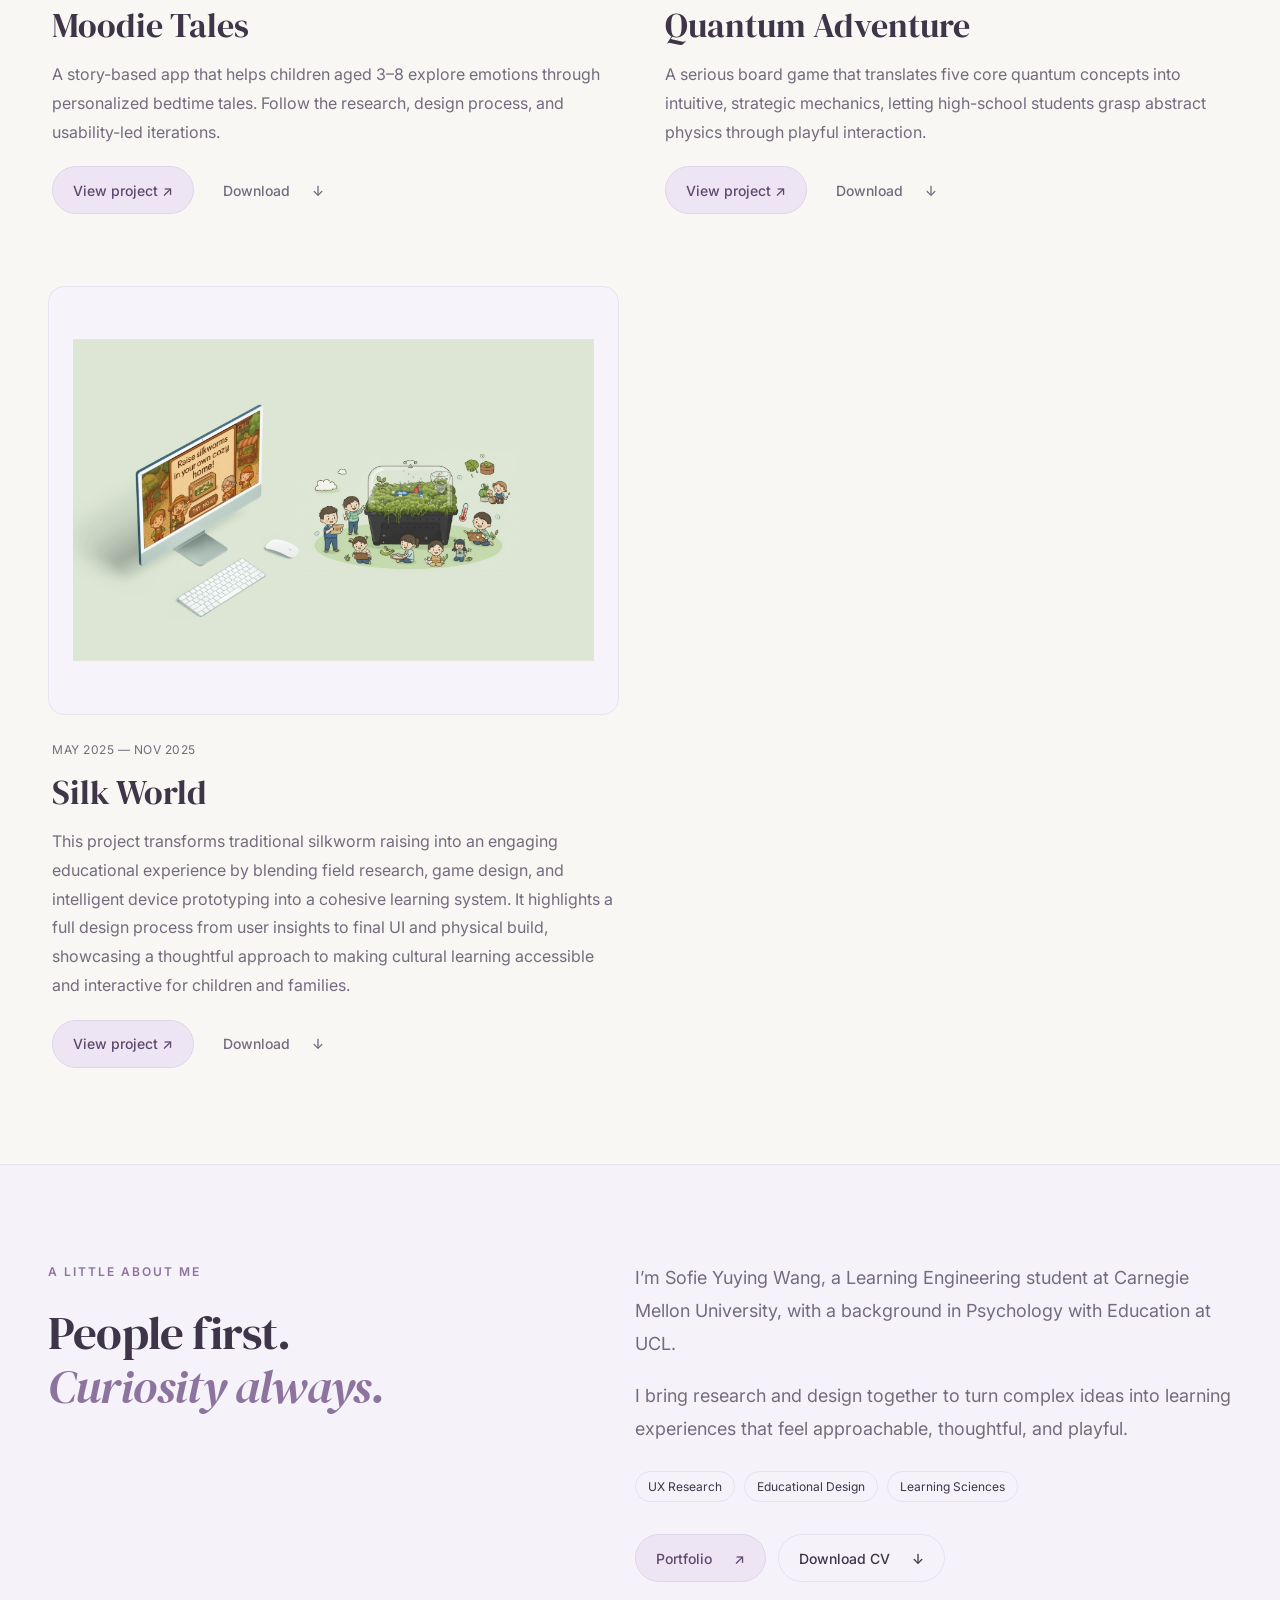
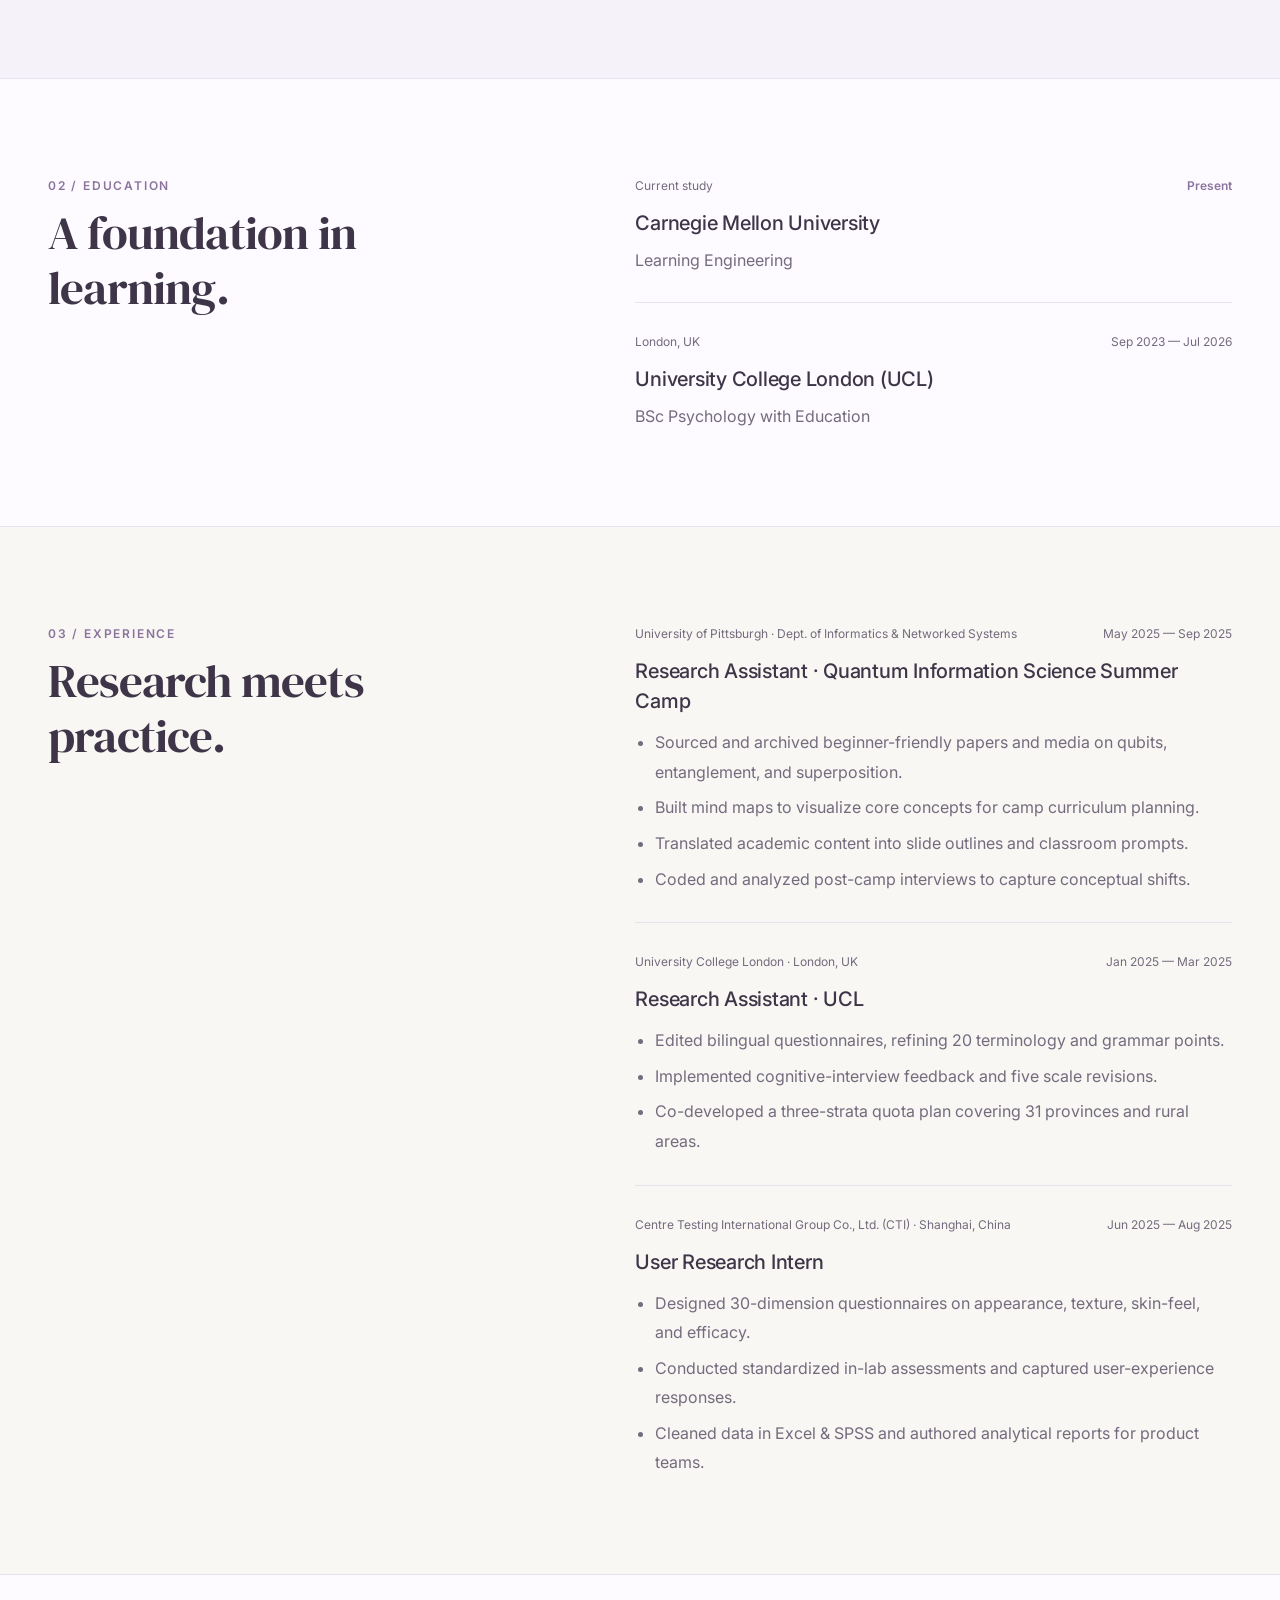
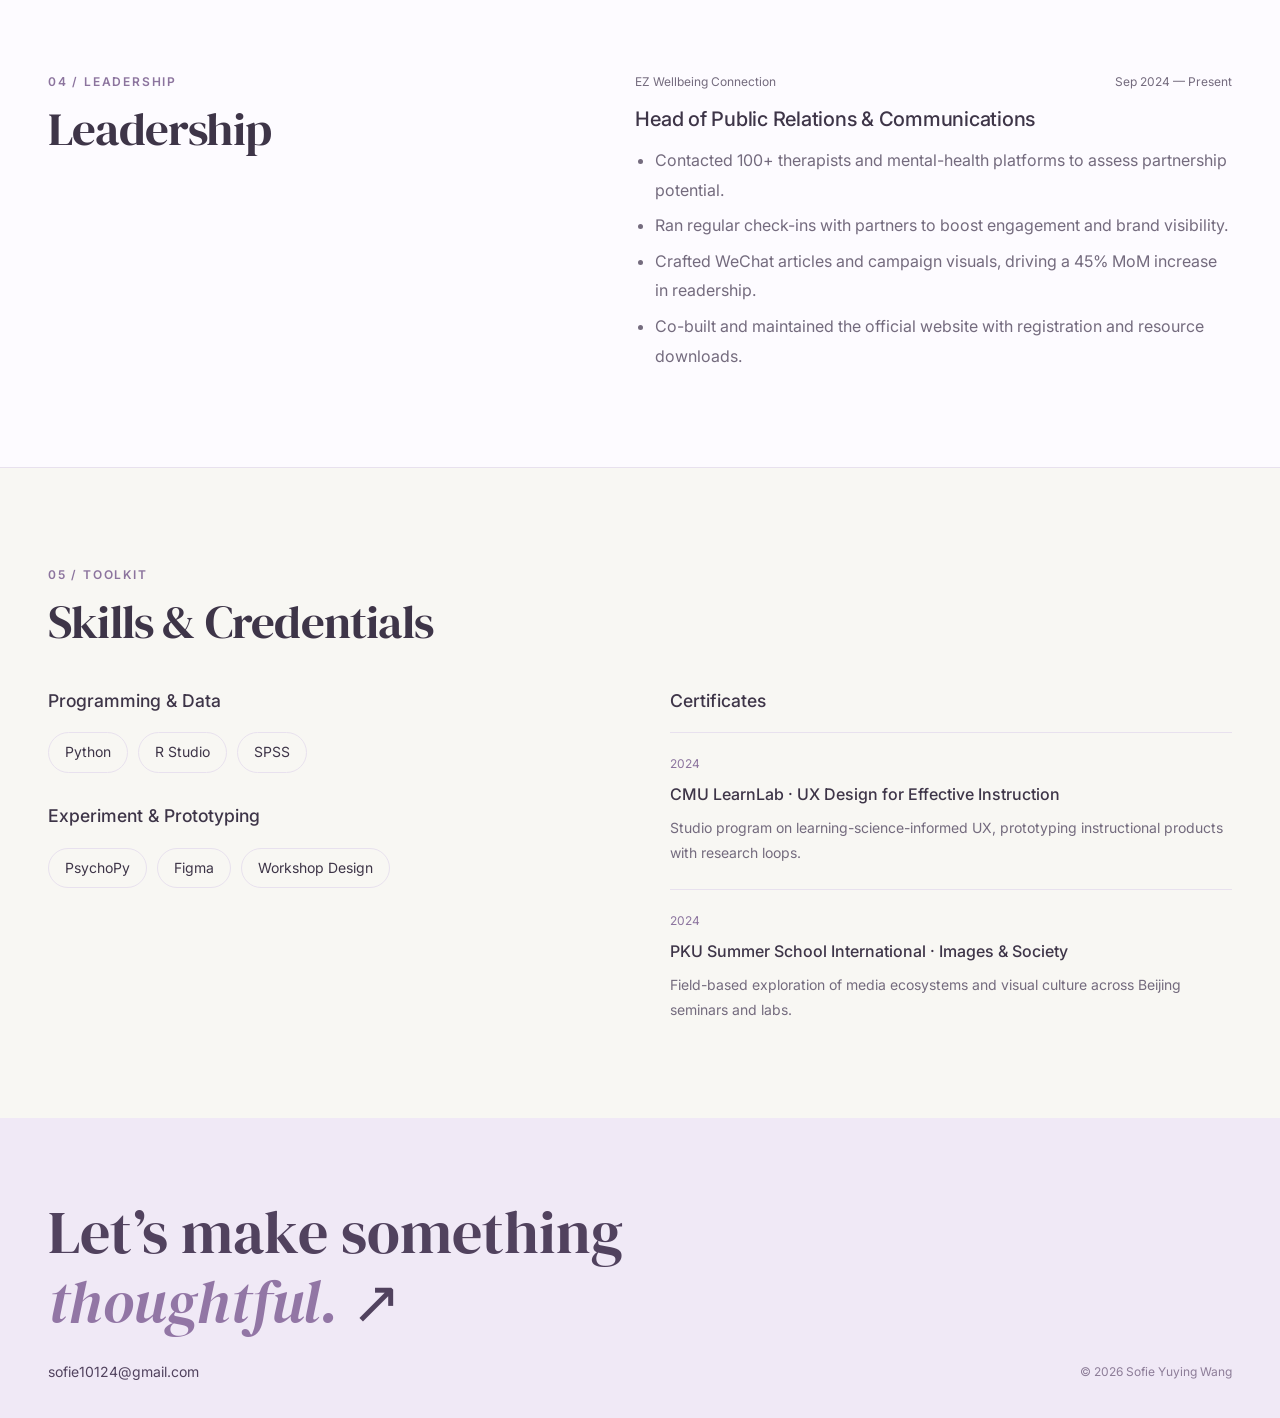
==== commit b94d40f6: "Refine homepage hierarchy and link Quantum case study" ====
--- a/index.html
+++ b/index.html
@@ -9,7 +9,7 @@
     <link rel="preconnect" href="https://fonts.gstatic.com" crossorigin>
     <link href="https://fonts.googleapis.com/css2?family=Inter:wght@400;500;600&family=DM+Serif+Display:ital@0;1&family=Caveat:wght@500;600&display=swap" rel="stylesheet">
     <link rel="stylesheet" href="styles.css?v=20261025">
-    <link rel="stylesheet" href="home-collage.css?v=20261114-line">
+    <link rel="stylesheet" href="home-collage.css?v=20261114-balanced">
 </head>
 <body>
     <a class="skip-link" href="#work">Skip to projects</a>
@@ -30,11 +30,13 @@
         <header id="home" class="hero line-home">
             <div class="line-canvas">
                 <div class="line-intro"><p class="line-welcome">A small space for curious minds.</p>
-                    <h1>Hi, I’m <span>Sofie.</span><br>I design with people in mind.<br><em>Exploring the intersection of psychology, learning, and technology.</em></h1>
+                    <p class="line-greeting">Hi, I’m Sofie.</p>
+                    <h1>I design with<br><span>people in mind.</span></h1>
+                    <p class="line-description">Exploring the intersection of psychology,<br class="intro-break"> learning, and technology.</p>
                     <p class="line-school">Learning Engineering · Carnegie Mellon University</p>
                     <a class="line-read-more" href="#work">Explore my work <span aria-hidden="true">↘</span></a>
                 </div>
-                <nav class="doodle-links" aria-label="Explore projects and Sofie’s world"><a class="doodle-link doodle-moodie" href="moodie-tales.html" aria-label="Moodie Tales: Stories & feelings"><svg viewBox="0 0 140 126" aria-hidden="true"><g class="doodle-motion"><path d="M69 55c-13-12-31-15-47-12l-3 54c18-4 36 0 50 12 15-12 32-16 51-12l-3-54c-18-3-36 1-48 12Z"/><path d="M69 56v52M25 99l-1 6c17-3 32 1 45 11 14-10 29-14 46-11l-1-6M30 56c10 0 21 3 29 9M30 68c10 0 18 3 25 7M81 64c8-5 15-7 25-7M81 75c7-4 14-6 21-6"/><path class="doodle-accent" d="M77 12c-4 12 0 20 11 24-16 3-27-10-21-22M42 24l2 6 7 2-7 3-2 7-3-7-6-3 6-2Z"/><path d="M102 17v8m-4-4h8"/></g></svg><span class="doodle-label">Moodie Tales</span><span class="doodle-caption">Stories & feelings <span aria-hidden="true">↗</span></span></a><a class="doodle-link doodle-quantum" href="portfolios/quantum-adventure.pdf" aria-label="Quantum Adventure: Play & possibility"><svg viewBox="0 0 140 126" aria-hidden="true"><g class="doodle-motion orbit-drawing"><ellipse cx="69" cy="65" rx="54" ry="20" transform="rotate(-29 69 65)"/><ellipse cx="69" cy="65" rx="54" ry="20" transform="rotate(31 69 65)"/><path d="M53 41c-2-20 3-31 14-31 16 1 23 24 24 51 2 29-4 52-18 54-11 1-20-13-24-32"/><path class="doodle-accent" d="M49 62c4-8 13-8 19-1l5 7c7 9 19 5 19-3 0-9-11-14-18-5l-7 8c-7 8-18 5-18-6Z"/><circle cx="22" cy="86" r="4"/><circle cx="112" cy="40" r="4"/><path d="M104 100l5 3m-4 3 5-5"/></g></svg><span class="doodle-label">Quantum Adventure</span><span class="doodle-caption">Play & possibility <span aria-hidden="true">↗</span></span></a><a class="doodle-link doodle-silk" href="portfolios/silk-world.pdf" aria-label="Silk World: Nature & connection"><svg viewBox="0 0 140 126" aria-hidden="true"><g class="doodle-motion"><path d="M25 92C6 65 24 29 65 12c15 30 9 61-40 80Z"/><path d="M22 109c0-28 18-59 38-86M27 82 16 65m19 1L23 49m20 0-8-13M36 68l23-6M43 48l20-6"/><path d="M89 40c-11 0-20 14-21 34-2 20 6 36 20 36 15 0 23-15 22-35-1-21-9-35-21-35Z"/><path class="doodle-accent" d="M77 52c13 1 20 5 28 13M71 65c14 0 26 8 38 19M70 79c13-1 26 7 35 16M74 94c8-2 17 2 25 8M76 49c13 0 21 5 30 13M70 76c13 0 25 8 37 16"/><path d="M90 39c-2-8 2-14 8-18M94 29c8 3 12 0 14-4-8-2-11 0-14 4Z"/></g></svg><span class="doodle-label">Silk World</span><span class="doodle-caption">Nature & connection <span aria-hidden="true">↗</span></span></a><a class="doodle-link doodle-about" href="#about" aria-label="A little about me: The person behind the work"><svg viewBox="0 0 140 126" aria-hidden="true"><g class="doodle-motion"><path d="M33 102c2-12 12-21 24-20l35 3c6 0 8 4 7 7-1 4-5 5-11 4l-26-2M29 113l14-8 40 3c10 1 21-5 29-12l13-13c5-5 3-10-1-11-4-1-8 3-13 7l-14 9M16 100l12-7 15 26-11 6"/><path d="M68 81 63 55M63 63c-16 0-22-10-22-18 15-1 24 6 22 18ZM65 53c14 1 23-7 24-16-14-3-23 4-24 16Z"/><path class="doodle-accent" d="M61 24c-9-17-22-10-16-1-18-2-18 12-4 13-10 12 1 21 10 9 3 18 17 16 15 1 14 10 23-1 9-10 17-3 14-16-1-13 2-16-12-17-13 1Z"/><circle cx="59" cy="35" r="5"/></g></svg><span class="doodle-label">A little about me</span><span class="doodle-caption">The person behind the work <span aria-hidden="true">↗</span></span></a><a class="doodle-link doodle-experience" href="#experience" aria-label="Along the way: Research & experience"><svg viewBox="0 0 140 126" aria-hidden="true"><g class="doodle-motion"><path d="m21 34 33-12 31 12 32-11 3 74-32 10-32-12-33 12Z"/><path d="m54 23 2 70M85 35l3 70"/><path class="doodle-accent route-line" d="M33 85c10-21 16-25 26-20s23 11 33-9l10-14"/><circle cx="33" cy="85" r="4"/><path d="M106 18c-9 0-14 6-14 13 0 9 14 23 14 23s14-15 14-23c0-8-6-13-14-13Z"/><circle cx="106" cy="31" r="4"/><path d="m35 15 5-4m1 8 5-3"/></g></svg><span class="doodle-label">Along the way</span><span class="doodle-caption">Research & experience <span aria-hidden="true">↗</span></span></a><a class="doodle-link doodle-contact" href="#contact" aria-label="Say hello: Good things start with a conversation"><svg viewBox="0 0 140 126" aria-hidden="true"><g class="doodle-motion"><path d="m27 42 80-5 4 59-80 5Z"/><path class="letter-flap" d="m28 43 40 30 39-35M31 98l26-31m51 27L80 66"/><path class="doodle-accent" d="M31 49C8 58 4 74 12 82c7 7 20 3 32-4M110 65c14-7 20-18 14-26-5-6-13-4-18 0"/><path d="m62 17 2 9m12-12-2 10M47 24l6 6"/><path d="m84 47 12-1 1 12-12 1Z"/></g></svg><span class="doodle-label">Say hello</span><span class="doodle-caption">Good things start with a conversation <span aria-hidden="true">↗</span></span></a></nav><div class="line-footer"><p>A few stories, experiments &amp; things in between.</p><span>Made with curiosity. Always a work in progress.</span></div>
+                <nav class="doodle-links" aria-label="Explore projects and Sofie’s world"><a class="doodle-link doodle-moodie" href="moodie-tales.html" aria-label="Moodie Tales: Stories & feelings"><svg viewBox="0 0 140 126" aria-hidden="true"><g class="doodle-motion"><path d="M69 55c-13-12-31-15-47-12l-3 54c18-4 36 0 50 12 15-12 32-16 51-12l-3-54c-18-3-36 1-48 12Z"/><path d="M69 56v52M25 99l-1 6c17-3 32 1 45 11 14-10 29-14 46-11l-1-6M30 56c10 0 21 3 29 9M30 68c10 0 18 3 25 7M81 64c8-5 15-7 25-7M81 75c7-4 14-6 21-6"/><path class="doodle-accent" d="M77 12c-4 12 0 20 11 24-16 3-27-10-21-22M42 24l2 6 7 2-7 3-2 7-3-7-6-3 6-2Z"/><path d="M102 17v8m-4-4h8"/></g></svg><span class="doodle-label">Moodie Tales</span><span class="doodle-caption">Stories & feelings <span aria-hidden="true">↗</span></span></a><a class="doodle-link doodle-quantum" href="quantum-adventure.html" aria-label="Quantum Adventure: Play & possibility"><svg viewBox="0 0 140 126" aria-hidden="true"><g class="doodle-motion orbit-drawing"><ellipse cx="69" cy="65" rx="54" ry="20" transform="rotate(-29 69 65)"/><ellipse cx="69" cy="65" rx="54" ry="20" transform="rotate(31 69 65)"/><path d="M53 41c-2-20 3-31 14-31 16 1 23 24 24 51 2 29-4 52-18 54-11 1-20-13-24-32"/><path class="doodle-accent" d="M49 62c4-8 13-8 19-1l5 7c7 9 19 5 19-3 0-9-11-14-18-5l-7 8c-7 8-18 5-18-6Z"/><circle cx="22" cy="86" r="4"/><circle cx="112" cy="40" r="4"/><path d="M104 100l5 3m-4 3 5-5"/></g></svg><span class="doodle-label">Quantum Adventure</span><span class="doodle-caption">Play & possibility <span aria-hidden="true">↗</span></span></a><a class="doodle-link doodle-silk" href="portfolios/silk-world.pdf" aria-label="Silk World: Nature & connection"><svg viewBox="0 0 140 126" aria-hidden="true"><g class="doodle-motion"><path d="M25 92C6 65 24 29 65 12c15 30 9 61-40 80Z"/><path d="M22 109c0-28 18-59 38-86M27 82 16 65m19 1L23 49m20 0-8-13M36 68l23-6M43 48l20-6"/><path d="M89 40c-11 0-20 14-21 34-2 20 6 36 20 36 15 0 23-15 22-35-1-21-9-35-21-35Z"/><path class="doodle-accent" d="M77 52c13 1 20 5 28 13M71 65c14 0 26 8 38 19M70 79c13-1 26 7 35 16M74 94c8-2 17 2 25 8M76 49c13 0 21 5 30 13M70 76c13 0 25 8 37 16"/><path d="M90 39c-2-8 2-14 8-18M94 29c8 3 12 0 14-4-8-2-11 0-14 4Z"/></g></svg><span class="doodle-label">Silk World</span><span class="doodle-caption">Nature & connection <span aria-hidden="true">↗</span></span></a><a class="doodle-link doodle-about" href="#about" aria-label="A little about me: The person behind the work"><svg viewBox="0 0 140 126" aria-hidden="true"><g class="doodle-motion"><path d="M33 102c2-12 12-21 24-20l35 3c6 0 8 4 7 7-1 4-5 5-11 4l-26-2M29 113l14-8 40 3c10 1 21-5 29-12l13-13c5-5 3-10-1-11-4-1-8 3-13 7l-14 9M16 100l12-7 15 26-11 6"/><path d="M68 81 63 55M63 63c-16 0-22-10-22-18 15-1 24 6 22 18ZM65 53c14 1 23-7 24-16-14-3-23 4-24 16Z"/><path class="doodle-accent" d="M61 24c-9-17-22-10-16-1-18-2-18 12-4 13-10 12 1 21 10 9 3 18 17 16 15 1 14 10 23-1 9-10 17-3 14-16-1-13 2-16-12-17-13 1Z"/><circle cx="59" cy="35" r="5"/></g></svg><span class="doodle-label">A little about me</span><span class="doodle-caption">The person behind the work <span aria-hidden="true">↗</span></span></a><a class="doodle-link doodle-experience" href="#experience" aria-label="Along the way: Research & experience"><svg viewBox="0 0 140 126" aria-hidden="true"><g class="doodle-motion"><path d="m21 34 33-12 31 12 32-11 3 74-32 10-32-12-33 12Z"/><path d="m54 23 2 70M85 35l3 70"/><path class="doodle-accent route-line" d="M33 85c10-21 16-25 26-20s23 11 33-9l10-14"/><circle cx="33" cy="85" r="4"/><path d="M106 18c-9 0-14 6-14 13 0 9 14 23 14 23s14-15 14-23c0-8-6-13-14-13Z"/><circle cx="106" cy="31" r="4"/><path d="m35 15 5-4m1 8 5-3"/></g></svg><span class="doodle-label">Along the way</span><span class="doodle-caption">Research & experience <span aria-hidden="true">↗</span></span></a><a class="doodle-link doodle-contact" href="#contact" aria-label="Say hello: Good things start with a conversation"><svg viewBox="0 0 140 126" aria-hidden="true"><g class="doodle-motion"><path d="m27 42 80-5 4 59-80 5Z"/><path class="letter-flap" d="m28 43 40 30 39-35M31 98l26-31m51 27L80 66"/><path class="doodle-accent" d="M31 49C8 58 4 74 12 82c7 7 20 3 32-4M110 65c14-7 20-18 14-26-5-6-13-4-18 0"/><path d="m62 17 2 9m12-12-2 10M47 24l6 6"/><path d="m84 47 12-1 1 12-12 1Z"/></g></svg><span class="doodle-label">Say hello</span><span class="doodle-caption">Good things start with a conversation <span aria-hidden="true">↗</span></span></a></nav><div class="line-footer"><p>A few stories, experiments &amp; things in between.</p><span>Made with curiosity. Always a work in progress.</span></div>
             </div>
         </header>
 
@@ -273,6 +275,7 @@
                 },
                 {
                     id: 'quantum-adventure',
+                    caseStudy: 'quantum-adventure.html',
                     title: 'Quantum Adventure',
                     description: 'A serious board game that translates five core quantum concepts into intuitive, strategic mechanics, letting high-school students grasp abstract physics through playful interaction.',
                     pdf: 'portfolios/quantum-adventure.pdf',
--- a/home-collage.css
+++ b/home-collage.css
@@ -28,3 +28,8 @@
 @media(max-width:700px){.site-nav .container{width:calc(100% - 44px);min-height:72px;}.site-nav .collage-brand{font-size:30px;}.site-nav .menu-toggle{top:17px;font-size:10px;}.site-nav .nav-links{top:61px;}.line-canvas{height:auto;min-height:calc(100svh - 72px);padding:40px 23px 28px;display:flex;flex-direction:column;gap:45px;}.line-intro{position:static;transform:none;width:100%;padding:0;}.line-welcome{font-size:9px;letter-spacing:.5px;margin-bottom:25px;}.line-intro h1{font-size:clamp(23px,5.8vw,31px);letter-spacing:-.9px;line-height:1.35;}.line-school{font-size:9px;line-height:1.7;margin:23px auto 0;max-width:260px;}.line-read-more{margin-top:23px;font-size:10px;padding:10px 17px;min-height:44px;}.doodle-links{display:grid;grid-template-columns:repeat(3,minmax(0,1fr));gap:28px 10px;align-items:start;}.doodle-link{position:relative;left:auto;right:auto;top:auto;width:100%;padding:5px 0;transform:none;}.doodle-link svg{width:80px;height:80px;margin-bottom:8px;}.doodle-label{font-size:9px;letter-spacing:-.1px;}.doodle-caption{display:none;}.line-footer{position:static;transform:none;width:100%;margin-top:0;}.line-footer p{font-size:8px;}.line-footer>span{font-size:8px;margin-top:7px;}}
 @media(max-width:360px){.line-canvas{padding-inline:20px;}.line-intro h1{font-size:23px;}.doodle-links{grid-template-columns:repeat(2,minmax(0,1fr));gap:25px;}.doodle-label{font-size:10px;}}
 @media(prefers-reduced-motion:reduce){.line-home *, .site-nav *{transition:none!important;animation:none!important;}.doodle-link:hover svg,.doodle-link:focus-visible svg,.doodle-link:hover .doodle-motion,.doodle-link:focus-visible .doodle-motion{transform:none;}}
+
+/* A quieter hierarchy for the introduction. */
+.line-welcome{margin-bottom:24px}.line-greeting{font:400 17px/1.5 var(--sans);color:#766481;margin:0 0 14px}.line-intro h1{font-size:clamp(34px,3.3vw,46px);line-height:1.12;letter-spacing:-1.8px;margin:0}.line-description{max-width:410px;margin:22px auto 0;font:400 16px/1.7 var(--sans);letter-spacing:-.25px;color:#807388}.line-school{margin-top:23px}.line-read-more{margin-top:20px}
+@media(max-width:1000px){.line-intro{width:420px}.line-intro h1{font-size:38px}.line-description{font-size:15px}}
+@media(max-width:700px){.line-canvas{padding-top:30px;gap:35px}.line-welcome{margin-bottom:20px}.line-greeting{font-size:15px;margin-bottom:12px}.line-intro h1{font-size:39px;line-height:1.12;letter-spacing:-1.6px}.line-description{font-size:14px;line-height:1.65;margin-top:20px;max-width:320px}.line-school{margin-top:18px}.intro-break{display:none}}
